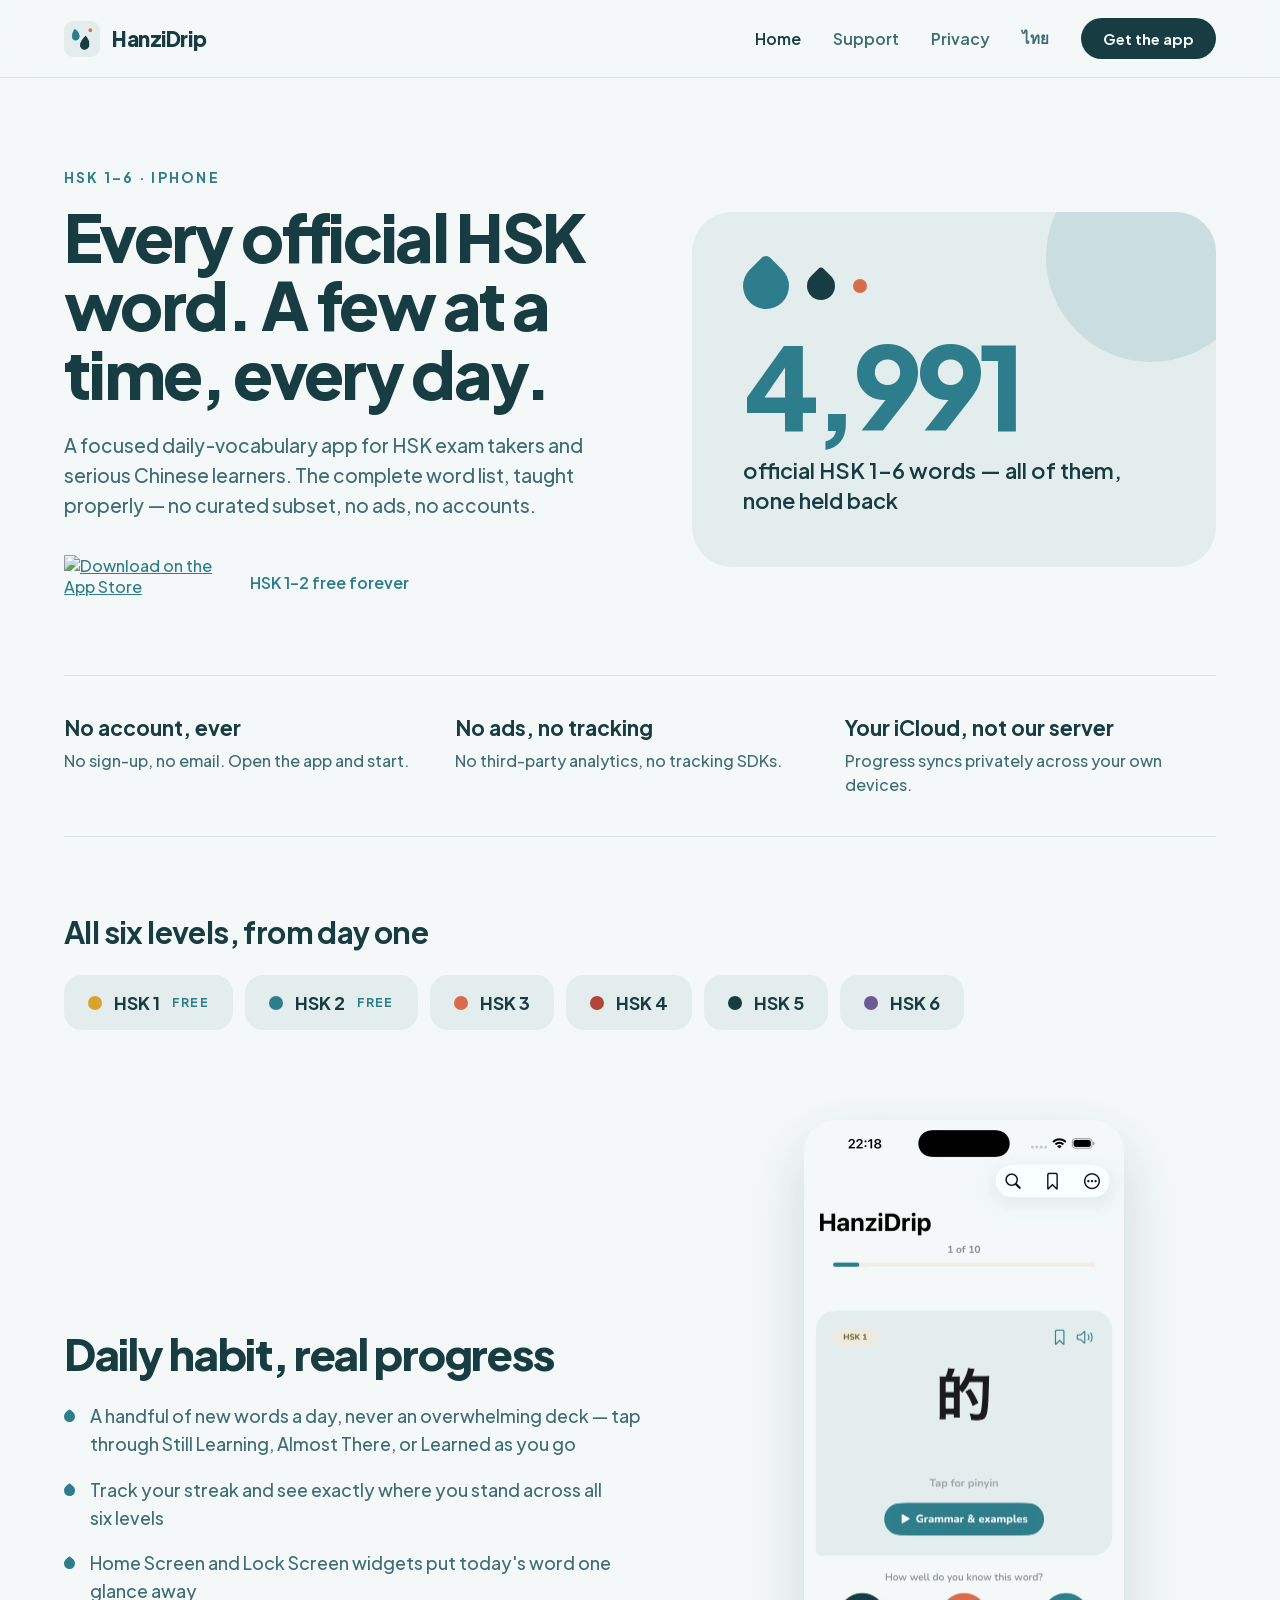
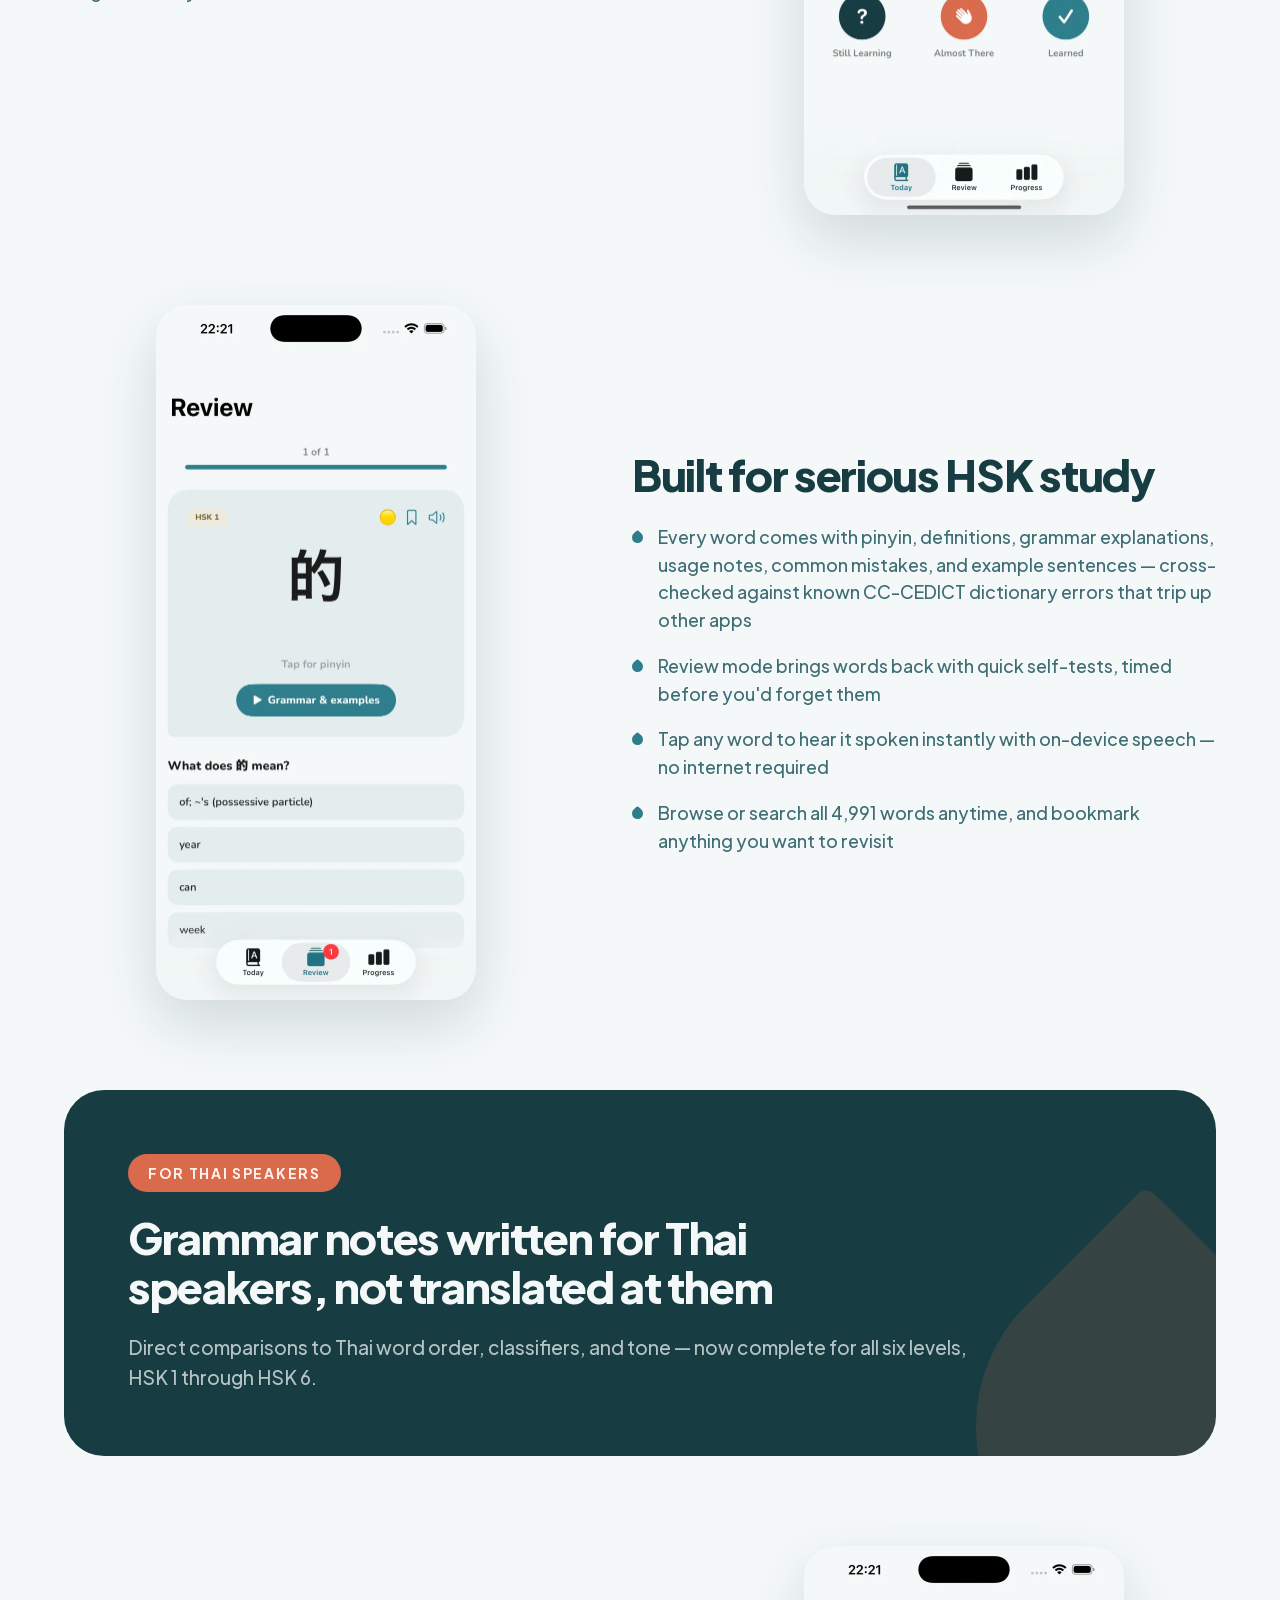
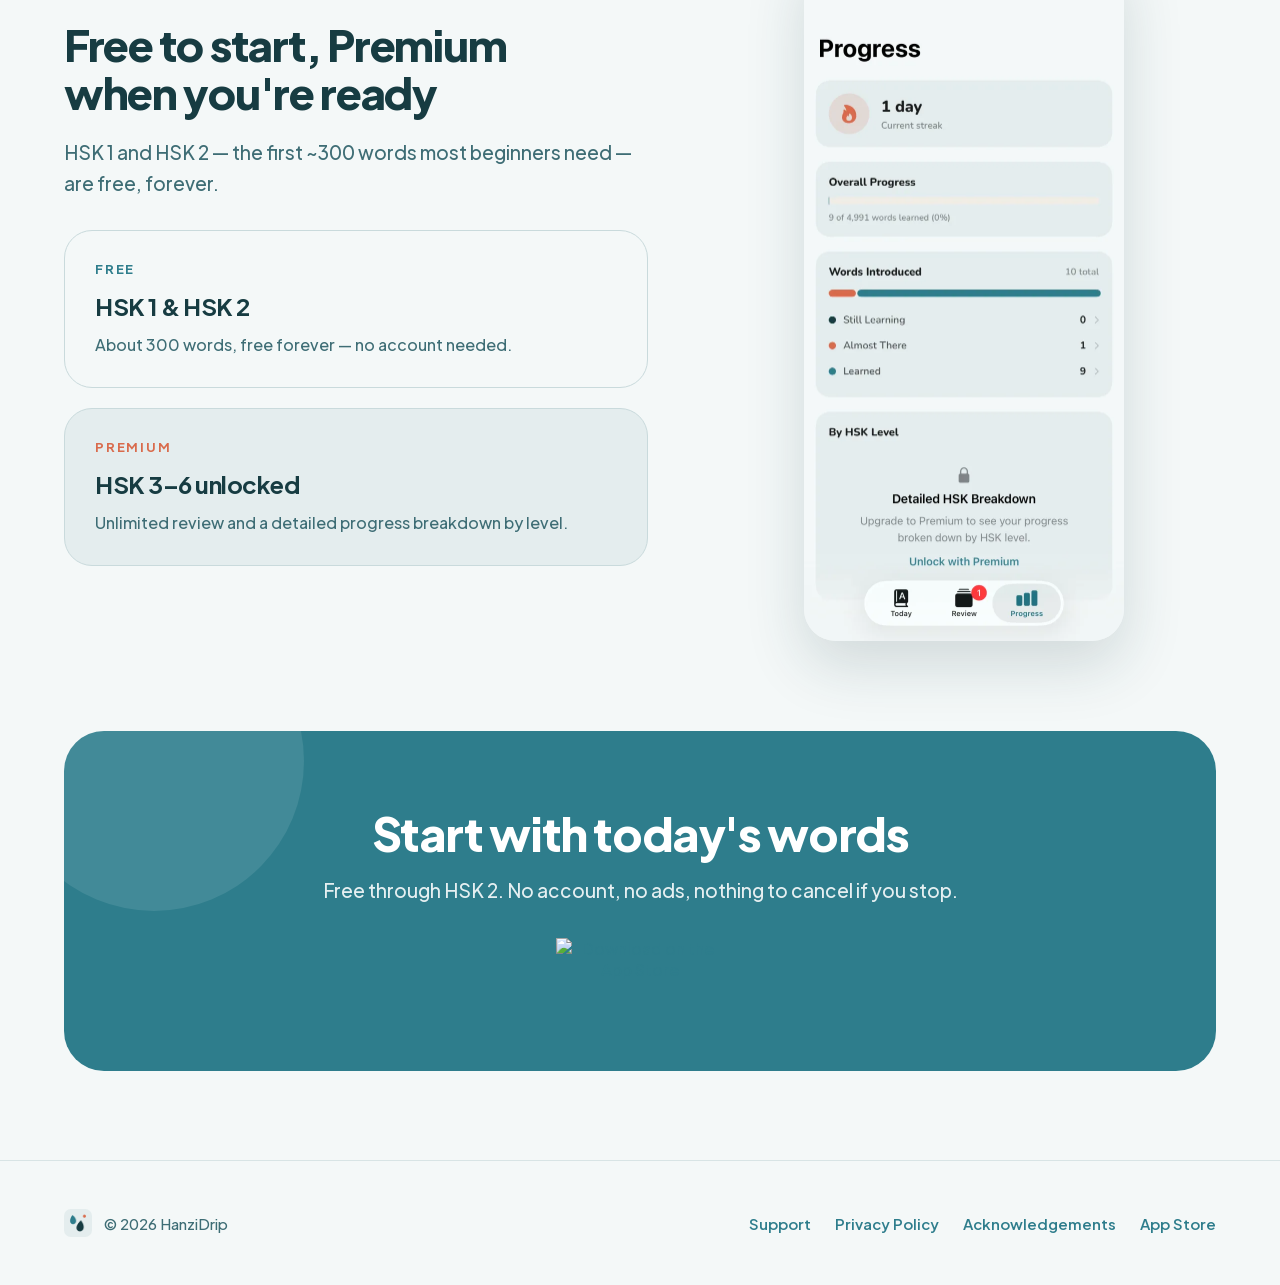
==== index.html @ 88e3f092 "Add Acknowledgements page citing HSK data and CC-CEDICT sources New acknowledgements.html lists the " ====
<!doctype html>
<html lang="en">
<head>
<meta charset="utf-8">
<meta name="viewport" content="width=device-width, initial-scale=1">
<title>HanziDrip — HSK 1-6 Chinese Vocabulary &amp; Grammar</title>
<meta name="description" content="Every official HSK 1-6 word — 4,991 in all — in small daily batches, with grammar notes, examples, and dedicated Thai-language support. No ads, no accounts. HSK 1-2 free forever.">
<link rel="canonical" href="https://kamonchanoklh.github.io/hanzidrip-pages/">
<link rel="alternate" hreflang="en" href="https://kamonchanoklh.github.io/hanzidrip-pages/">
<link rel="alternate" hreflang="th" href="https://kamonchanoklh.github.io/hanzidrip-pages/th/">
<link rel="alternate" hreflang="x-default" href="https://kamonchanoklh.github.io/hanzidrip-pages/">
<link rel="icon" href="assets/logo-64.png">
<meta property="og:type" content="website">
<meta property="og:site_name" content="HanziDrip">
<meta property="og:url" content="https://kamonchanoklh.github.io/hanzidrip-pages/">
<meta property="og:title" content="HanziDrip — HSK 1-6 Chinese Vocabulary &amp; Grammar">
<meta property="og:description" content="Every official HSK 1-6 word — 4,991 in all — in small daily batches, with grammar notes, examples, and dedicated Thai-language support. No ads, no accounts. HSK 1-2 free forever.">
<meta property="og:image" content="https://kamonchanoklh.github.io/hanzidrip-pages/assets/og-1200x630.png">
<meta property="og:image:width" content="1200">
<meta property="og:image:height" content="630">
<meta name="twitter:card" content="summary_large_image">
<meta name="twitter:title" content="HanziDrip — HSK 1-6 Chinese Vocabulary &amp; Grammar">
<meta name="twitter:description" content="Every official HSK 1-6 word — 4,991 in all — in small daily batches, with grammar notes, examples, and dedicated Thai-language support.">
<meta name="twitter:image" content="https://kamonchanoklh.github.io/hanzidrip-pages/assets/og-1200x630.png">
<link href="assets/fonts.css" rel="stylesheet">
<style>
  body { margin: 0; background: #F4F8F8; font-family: 'Plus Jakarta Sans', -apple-system, Helvetica, Arial, sans-serif; -webkit-font-smoothing: antialiased; }
  img { max-width: 100%; }
  a { color: #2E7D8C; }
  a:hover { color: #173C42; }
  a:focus-visible, button:focus-visible { outline: 3px solid #D96B4C; outline-offset: 3px; border-radius: 6px; }
  h1, h2 { text-wrap: balance; }
  .hv1:hover{color: #2E7D8C !important}
  .hv2:hover{color: #2E7D8C !important}
  .hv3:hover{color: #2E7D8C !important}
  .hv4:hover{background: #2E7D8C !important}
  .hv5:hover, .hv6:hover{opacity: 0.85}
  .hv7:hover{color: #173C42 !important}
  .hv8:hover{color: #173C42 !important}
  .hv9:hover{color: #173C42 !important}
  .hv10:hover{color: #2E7D8C !important}
</style>
</head>
<body>


<div style="background: #F4F8F8; color: #173C42; overflow-x: hidden">

  <header style="display: flex; align-items: center; justify-content: space-between; gap: 20px; flex-wrap: wrap; padding: 18px clamp(20px, 5vw, 64px); background: rgba(244,248,248,0.92); backdrop-filter: blur(10px); border-bottom: 1px solid #D8E4E5; position: sticky; top: 0; z-index: 20">
    <a href="index.html" style="display: flex; align-items: center; gap: 12px; text-decoration: none">
      <img src="assets/logo-64.png" alt="HanziDrip" width="36" height="36" style="width: 36px; height: 36px; border-radius: 9px; display: block">
      <span style="font: 800 21px 'Plus Jakarta Sans'; letter-spacing: -0.02em; color: #173C42">HanziDrip</span>
    </a>
    <nav style="display: flex; align-items: center; gap: clamp(16px, 3vw, 32px); flex-wrap: wrap">
      <a href="index.html" style="font: 600 16px 'Plus Jakarta Sans'; color: #173C42; text-decoration: none" class="hv1">Home</a>
      <a href="support.html" style="font: 600 16px 'Plus Jakarta Sans'; color: #3E6D75; text-decoration: none" class="hv2">Support</a>
      <a href="privacy.html" style="font: 600 16px 'Plus Jakarta Sans'; color: #3E6D75; text-decoration: none" class="hv3">Privacy</a>
      <a href="th/index.html" style="font: 600 15px 'Plus Jakarta Sans'; color: #3E6D75; text-decoration: none" class="hv10" hreflang="th">ไทย</a>
      <a href="https://apps.apple.com/th/app/hanzidrip/id6803936114" style="padding: 11px 22px; border-radius: 999px; background: #173C42; color: #F4F8F8; font: 700 15px 'Plus Jakarta Sans'; text-decoration: none; white-space: nowrap" class="hv4">Get the app</a>
    </nav>
  </header>

  <section style="padding: clamp(48px, 7vw, 100px) clamp(20px, 5vw, 64px) clamp(40px, 5vw, 72px)">
    <div style="max-width: 1180px; margin: 0 auto; display: flex; flex-wrap: wrap; gap: clamp(36px, 5vw, 72px); align-items: center">
      <div style="flex: 1 1 420px; min-width: 0">
        <div style="font: 700 14px 'Plus Jakarta Sans'; letter-spacing: 0.16em; text-transform: uppercase; color: #2E7D8C">HSK 1–6 · iPhone</div>
        <h1 style="margin: 16px 0 0; font: 800 clamp(38px, 5.4vw, 66px)/1.04 'Plus Jakarta Sans'; letter-spacing: -0.04em; color: #173C42; text-wrap: balance">Every official HSK word. A few at a time, every day.</h1>
        <p style="margin: 24px 0 0; font: 500 clamp(17px, 1.5vw, 20px)/1.55 'Plus Jakarta Sans'; color: #3E6D75; max-width: 34em; text-wrap: pretty">A focused daily-vocabulary app for HSK exam takers and serious Chinese learners. The complete word list, taught properly — no curated subset, no ads, no accounts.</p>
        <div style="margin-top: 34px; display: flex; flex-wrap: wrap; gap: 18px; align-items: center">
          <a href="https://apps.apple.com/th/app/hanzidrip/id6803936114" style="display: inline-flex; align-items: center" class="hv5"><img src="https://toolbox.marketingtools.apple.com/api/v2/badges/download-on-the-app-store/black/en-us?releaseDate=1788480000" alt="Download on the App Store" width="168" height="56" style="width: 168px; height: 56px; display: block"></a>
          <span style="font: 600 16px 'Plus Jakarta Sans'; color: #2E7D8C">HSK 1–2 free forever</span>
        </div>
      </div>
      <div style="flex: 1 1 380px; min-width: 0">
        <div style="position: relative; overflow: hidden; background: #E4EDEE; border-radius: 40px; padding: clamp(32px, 4vw, 56px)">
          <div style="position: absolute; top: -60px; right: -40px; width: 210px; height: 210px; background: #2E7D8C; opacity: 0.14; border-radius: 50% 50% 50% 8px; transform: rotate(135deg)"></div>
          <div style="position: relative; display: flex; align-items: center; gap: 18px; margin-bottom: 22px">
            <div style="width: 46px; height: 46px; background: #2E7D8C; border-radius: 50% 50% 50% 6px; transform: rotate(135deg)"></div>
            <div style="width: 28px; height: 28px; background: #173C42; border-radius: 50% 50% 50% 4px; transform: rotate(135deg)"></div>
            <div style="width: 14px; height: 14px; background: #D96B4C; border-radius: 50%"></div>
          </div>
          <div style="position: relative; font: 800 clamp(64px, 9vw, 120px)/0.92 'Plus Jakarta Sans'; letter-spacing: -0.05em; color: #2E7D8C">4,991</div>
          <div style="position: relative; margin-top: 18px; font: 600 clamp(17px, 1.7vw, 22px)/1.4 'Plus Jakarta Sans'; color: #173C42; text-wrap: pretty">official HSK 1–6 words — all of them, none held back</div>
        </div>
      </div>
    </div>
  </section>

  <section style="padding: 0 clamp(20px, 5vw, 64px) clamp(48px, 6vw, 80px)">
    <div style="max-width: 1180px; margin: 0 auto; display: flex; flex-wrap: wrap; gap: 20px; border-top: 1px solid #D8E4E5; border-bottom: 1px solid #D8E4E5; padding: clamp(28px, 3vw, 40px) 0">
      <div style="flex: 1 1 260px; min-width: 0">
        <div style="font: 700 clamp(18px, 1.7vw, 21px) 'Plus Jakarta Sans'; color: #173C42">No account, ever</div>
        <div style="margin-top: 8px; font: 500 16px/1.5 'Plus Jakarta Sans'; color: #3E6D75">No sign-up, no email. Open the app and start.</div>
      </div>
      <div style="flex: 1 1 260px; min-width: 0">
        <div style="font: 700 clamp(18px, 1.7vw, 21px) 'Plus Jakarta Sans'; color: #173C42">No ads, no tracking</div>
        <div style="margin-top: 8px; font: 500 16px/1.5 'Plus Jakarta Sans'; color: #3E6D75">No third-party analytics, no tracking SDKs.</div>
      </div>
      <div style="flex: 1 1 260px; min-width: 0">
        <div style="font: 700 clamp(18px, 1.7vw, 21px) 'Plus Jakarta Sans'; color: #173C42">Your iCloud, not our server</div>
        <div style="margin-top: 8px; font: 500 16px/1.5 'Plus Jakarta Sans'; color: #3E6D75">Progress syncs privately across your own devices.</div>
      </div>
    </div>
  </section>

  
  <section style="padding: 0 clamp(20px, 5vw, 64px) clamp(56px, 7vw, 96px)">
    <div style="max-width: 1180px; margin: 0 auto">
      <div style="font: 700 clamp(22px, 2.4vw, 30px) 'Plus Jakarta Sans'; letter-spacing: -0.02em; color: #173C42">All six levels, from day one</div>
      <div style="margin-top: 24px; display: flex; flex-wrap: wrap; gap: 12px">
        <div style="display: flex; align-items: center; gap: 12px; padding: 16px 24px; border-radius: 18px; background: #E4EDEE; font: 700 18px 'Plus Jakarta Sans'; color: #173C42">
          <span style="width: 14px; height: 14px; border-radius: 50%; background: #D9A32E"></span>HSK 1
          <span style="font: 700 12px 'Plus Jakarta Sans'; letter-spacing: 0.1em; text-transform: uppercase; color: #2E7D8C">Free</span>
        </div>
        <div style="display: flex; align-items: center; gap: 12px; padding: 16px 24px; border-radius: 18px; background: #E4EDEE; font: 700 18px 'Plus Jakarta Sans'; color: #173C42">
          <span style="width: 14px; height: 14px; border-radius: 50%; background: #2E7D8C"></span>HSK 2
          <span style="font: 700 12px 'Plus Jakarta Sans'; letter-spacing: 0.1em; text-transform: uppercase; color: #2E7D8C">Free</span>
        </div>
        <div style="display: flex; align-items: center; gap: 12px; padding: 16px 24px; border-radius: 18px; background: #E4EDEE; font: 700 18px 'Plus Jakarta Sans'; color: #173C42">
          <span style="width: 14px; height: 14px; border-radius: 50%; background: #D96B4C"></span>HSK 3
        </div>
        <div style="display: flex; align-items: center; gap: 12px; padding: 16px 24px; border-radius: 18px; background: #E4EDEE; font: 700 18px 'Plus Jakarta Sans'; color: #173C42">
          <span style="width: 14px; height: 14px; border-radius: 50%; background: #B5453A"></span>HSK 4
        </div>
        <div style="display: flex; align-items: center; gap: 12px; padding: 16px 24px; border-radius: 18px; background: #E4EDEE; font: 700 18px 'Plus Jakarta Sans'; color: #173C42">
          <span style="width: 14px; height: 14px; border-radius: 50%; background: #173C42"></span>HSK 5
        </div>
        <div style="display: flex; align-items: center; gap: 12px; padding: 16px 24px; border-radius: 18px; background: #E4EDEE; font: 700 18px 'Plus Jakarta Sans'; color: #173C42">
          <span style="width: 14px; height: 14px; border-radius: 50%; background: #6B5B95"></span>HSK 6
        </div>
      </div>
    </div>
  </section>
  
  <section style="padding: 0 clamp(20px, 5vw, 64px) clamp(56px, 7vw, 96px)">
    <div style="max-width: 1180px; margin: 0 auto; display: flex; flex-wrap: wrap; gap: clamp(32px, 5vw, 72px); align-items: center">
      <div style="flex: 1 1 380px; min-width: 0">
        <h2 style="margin: 0; font: 800 clamp(28px, 3.4vw, 44px)/1.1 'Plus Jakarta Sans'; letter-spacing: -0.03em; color: #173C42; text-wrap: balance">Daily habit, real progress</h2>
        <ul style="margin: 24px 0 0; padding: 0; list-style: none; display: flex; flex-direction: column; gap: 18px">
          <li style="font: 500 clamp(16px, 1.4vw, 18px)/1.55 'Plus Jakarta Sans'; color: #3E6D75; padding-left: 26px; position: relative; text-wrap: pretty"><span style="position: absolute; left: 0; top: 9px; width: 11px; height: 11px; background: #2E7D8C; border-radius: 50% 50% 50% 2px; transform: rotate(135deg)"></span>A handful of new words a day, never an overwhelming deck — tap through Still Learning, Almost There, or Learned as you go</li>
          <li style="font: 500 clamp(16px, 1.4vw, 18px)/1.55 'Plus Jakarta Sans'; color: #3E6D75; padding-left: 26px; position: relative; text-wrap: pretty"><span style="position: absolute; left: 0; top: 9px; width: 11px; height: 11px; background: #2E7D8C; border-radius: 50% 50% 50% 2px; transform: rotate(135deg)"></span>Track your streak and see exactly where you stand across all six levels</li>
          <li style="font: 500 clamp(16px, 1.4vw, 18px)/1.55 'Plus Jakarta Sans'; color: #3E6D75; padding-left: 26px; position: relative; text-wrap: pretty"><span style="position: absolute; left: 0; top: 9px; width: 11px; height: 11px; background: #2E7D8C; border-radius: 50% 50% 50% 2px; transform: rotate(135deg)"></span>Home Screen and Lock Screen widgets put today's word one glance away</li>
        </ul>
      </div>
      <div style="flex: 1 1 300px; min-width: 0; display: flex; justify-content: center; gap: 20px">
        <picture>
          <source type="image/webp" srcset="screenshots/01_today-640.webp 640w, screenshots/01_today-960.webp 960w" sizes="320px">
          <img src="screenshots/01_today-960.png" srcset="screenshots/01_today-640.png 640w, screenshots/01_today-960.png 960w" sizes="320px" alt="HanziDrip Today screen showing an HSK 1 word card with pinyin and Still Learning / Almost There / Learned buttons" loading="lazy" style="width: 100%; max-width: 320px; height: auto; display: block; border-radius: 32px; box-shadow: 0 24px 60px rgba(23,60,66,0.16)">
        </picture>
      </div>
    </div>
  </section>

  <section style="padding: 0 clamp(20px, 5vw, 64px) clamp(56px, 7vw, 96px)">
    <div style="max-width: 1180px; margin: 0 auto; display: flex; flex-wrap: wrap-reverse; gap: clamp(32px, 5vw, 72px); align-items: center">
      <div style="flex: 1 1 300px; min-width: 0; display: flex; justify-content: center">
        <picture>
          <source type="image/webp" srcset="screenshots/02_review-640.webp 640w, screenshots/02_review-960.webp 960w" sizes="320px">
          <img src="screenshots/02_review-960.png" srcset="screenshots/02_review-640.png 640w, screenshots/02_review-960.png 960w" sizes="320px" alt="HanziDrip Review screen with a multiple-choice self-test asking what a word means" loading="lazy" style="width: 100%; max-width: 320px; height: auto; display: block; border-radius: 32px; box-shadow: 0 24px 60px rgba(23,60,66,0.16)">
        </picture>
      </div>
      <div style="flex: 1 1 380px; min-width: 0">
        <h2 style="margin: 0; font: 800 clamp(28px, 3.4vw, 44px)/1.1 'Plus Jakarta Sans'; letter-spacing: -0.03em; color: #173C42; text-wrap: balance">Built for serious HSK study</h2>
        <ul style="margin: 24px 0 0; padding: 0; list-style: none; display: flex; flex-direction: column; gap: 18px">
          <li style="font: 500 clamp(16px, 1.4vw, 18px)/1.55 'Plus Jakarta Sans'; color: #3E6D75; padding-left: 26px; position: relative; text-wrap: pretty"><span style="position: absolute; left: 0; top: 9px; width: 11px; height: 11px; background: #2E7D8C; border-radius: 50% 50% 50% 2px; transform: rotate(135deg)"></span>Every word comes with pinyin, definitions, grammar explanations, usage notes, common mistakes, and example sentences — cross-checked against known CC-CEDICT dictionary errors that trip up other apps</li>
          <li style="font: 500 clamp(16px, 1.4vw, 18px)/1.55 'Plus Jakarta Sans'; color: #3E6D75; padding-left: 26px; position: relative; text-wrap: pretty"><span style="position: absolute; left: 0; top: 9px; width: 11px; height: 11px; background: #2E7D8C; border-radius: 50% 50% 50% 2px; transform: rotate(135deg)"></span>Review mode brings words back with quick self-tests, timed before you'd forget them</li>
          <li style="font: 500 clamp(16px, 1.4vw, 18px)/1.55 'Plus Jakarta Sans'; color: #3E6D75; padding-left: 26px; position: relative; text-wrap: pretty"><span style="position: absolute; left: 0; top: 9px; width: 11px; height: 11px; background: #2E7D8C; border-radius: 50% 50% 50% 2px; transform: rotate(135deg)"></span>Tap any word to hear it spoken instantly with on-device speech — no internet required</li>
          <li style="font: 500 clamp(16px, 1.4vw, 18px)/1.55 'Plus Jakarta Sans'; color: #3E6D75; padding-left: 26px; position: relative; text-wrap: pretty"><span style="position: absolute; left: 0; top: 9px; width: 11px; height: 11px; background: #2E7D8C; border-radius: 50% 50% 50% 2px; transform: rotate(135deg)"></span>Browse or search all 4,991 words anytime, and bookmark anything you want to revisit</li>
        </ul>
      </div>
    </div>
  </section>

  
  <section style="padding: 0 clamp(20px, 5vw, 64px) clamp(56px, 7vw, 96px)">
    <div style="max-width: 1180px; margin: 0 auto; background: #173C42; border-radius: 40px; padding: clamp(36px, 5vw, 72px); position: relative; overflow: hidden">
      <div style="position: absolute; bottom: -140px; right: -100px; width: 340px; height: 340px; background: #D96B4C; opacity: 0.16; border-radius: 50% 50% 50% 12px; transform: rotate(135deg)"></div>
      <div style="position: relative; display: inline-block; padding: 10px 20px; border-radius: 999px; background: #D96B4C; color: #FFF3EE; font: 700 14px 'Plus Jakarta Sans'; letter-spacing: 0.12em; text-transform: uppercase">For Thai speakers</div>
      <h2 style="position: relative; margin: 22px 0 0; font: 800 clamp(28px, 3.4vw, 44px)/1.12 'Plus Jakarta Sans'; letter-spacing: -0.03em; color: #F4F8F8; max-width: 22em; text-wrap: balance">Grammar notes written for Thai speakers, not translated at them</h2>
      <p style="position: relative; margin: 20px 0 0; font: 500 clamp(16px, 1.5vw, 19px)/1.6 'Plus Jakarta Sans'; color: rgba(244,248,248,0.72); max-width: 46em; text-wrap: pretty">Direct comparisons to Thai word order, classifiers, and tone — now complete for all six levels, HSK 1 through HSK 6.</p>
    </div>
  </section>
  
  <section style="padding: 0 clamp(20px, 5vw, 64px) clamp(56px, 7vw, 96px)">
    <div style="max-width: 1180px; margin: 0 auto; display: flex; flex-wrap: wrap; gap: clamp(32px, 5vw, 72px); align-items: center">
      <div style="flex: 1 1 380px; min-width: 0">
        <h2 style="margin: 0; font: 800 clamp(28px, 3.4vw, 44px)/1.1 'Plus Jakarta Sans'; letter-spacing: -0.03em; color: #173C42; text-wrap: balance">Free to start, Premium when you're ready</h2>
        <p style="margin: 20px 0 0; font: 500 clamp(16px, 1.5vw, 19px)/1.6 'Plus Jakarta Sans'; color: #3E6D75; max-width: 34em; text-wrap: pretty">HSK 1 and HSK 2 — the first ~300 words most beginners need — are free, forever.</p>
        <div style="margin-top: 32px; display: flex; flex-wrap: wrap; gap: 20px">
          <div style="flex: 1 1 240px; min-width: 0; background: #F4F8F8; border: 1px solid #C9DADC; border-radius: 28px; padding: 30px">
            <div style="font: 700 13px 'Plus Jakarta Sans'; letter-spacing: 0.14em; text-transform: uppercase; color: #2E7D8C">Free</div>
            <div style="margin-top: 14px; font: 700 24px 'Plus Jakarta Sans'; letter-spacing: -0.02em; color: #173C42">HSK 1 &amp; HSK 2</div>
            <div style="margin-top: 12px; font: 500 16px/1.5 'Plus Jakarta Sans'; color: #3E6D75">About 300 words, free forever — no account needed.</div>
          </div>
          <div style="flex: 1 1 240px; min-width: 0; background: #E4EDEE; border: 1px solid #C9DADC; border-radius: 28px; padding: 30px">
            <div style="font: 700 13px 'Plus Jakarta Sans'; letter-spacing: 0.14em; text-transform: uppercase; color: #D96B4C">Premium</div>
            <div style="margin-top: 14px; font: 700 24px 'Plus Jakarta Sans'; letter-spacing: -0.02em; color: #173C42">HSK 3–6 unlocked</div>
            <div style="margin-top: 12px; font: 500 16px/1.5 'Plus Jakarta Sans'; color: #3E6D75">Unlimited review and a detailed progress breakdown by level.</div>
          </div>
        </div>
      </div>
      <div style="flex: 1 1 300px; min-width: 0; display: flex; justify-content: center">
        <picture>
          <source type="image/webp" srcset="screenshots/04_progress-640.webp 640w, screenshots/04_progress-960.webp 960w" sizes="320px">
          <img src="screenshots/04_progress-960.png" srcset="screenshots/04_progress-640.png 640w, screenshots/04_progress-960.png 960w" sizes="320px" alt="HanziDrip Progress screen showing current streak, overall progress out of 4,991 words, and a words-introduced breakdown" loading="lazy" style="width: 100%; max-width: 320px; height: auto; display: block; border-radius: 32px; box-shadow: 0 24px 60px rgba(23,60,66,0.16)">
        </picture>
      </div>
    </div>
  </section>

  <section style="padding: 0 clamp(20px, 5vw, 64px) clamp(56px, 7vw, 96px)">
    <div style="max-width: 1180px; margin: 0 auto; background: #2E7D8C; border-radius: 40px; padding: clamp(40px, 6vw, 84px); text-align: center; position: relative; overflow: hidden">
      <div style="position: absolute; top: -120px; left: -60px; width: 300px; height: 300px; background: #F4F8F8; opacity: 0.1; border-radius: 50% 50% 50% 10px; transform: rotate(135deg)"></div>
      <h2 style="position: relative; margin: 0 auto; font: 800 clamp(28px, 3.6vw, 48px)/1.1 'Plus Jakarta Sans'; letter-spacing: -0.03em; color: #FFFFFF; max-width: 20em; text-wrap: balance">Start with today's words</h2>
      <p style="position: relative; margin: 18px auto 0; font: 500 clamp(16px, 1.5vw, 19px)/1.55 'Plus Jakarta Sans'; color: rgba(255,255,255,0.88); max-width: 34em">Free through HSK 2. No account, no ads, nothing to cancel if you stop.</p>
      <a href="https://apps.apple.com/th/app/hanzidrip/id6803936114" style="position: relative; display: inline-flex; align-items: center; margin-top: 32px" class="hv6"><img src="https://toolbox.marketingtools.apple.com/api/v2/badges/download-on-the-app-store/white/en-us?releaseDate=1788480000" alt="Download on the App Store" width="168" height="56" style="width: 168px; height: 56px; display: block"></a>
    </div>
  </section>

  <footer style="border-top: 1px solid #D8E4E5; padding: clamp(32px, 4vw, 48px) clamp(20px, 5vw, 64px)">
    <div style="max-width: 1180px; margin: 0 auto; display: flex; flex-wrap: wrap; gap: 20px; align-items: center; justify-content: space-between">
      <div style="display: flex; align-items: center; gap: 12px">
        <img src="assets/logo-64.png" alt="" width="28" height="28" style="width: 28px; height: 28px; border-radius: 7px; display: block">
        <span style="font: 500 15px 'Plus Jakarta Sans'; color: #3E6D75">© 2026 HanziDrip</span>
      </div>
      <div style="display: flex; flex-wrap: wrap; gap: 24px">
        <a href="support.html" style="font: 600 15px 'Plus Jakarta Sans'; color: #2E7D8C; text-decoration: none" class="hv7">Support</a>
        <a href="privacy.html" style="font: 600 15px 'Plus Jakarta Sans'; color: #2E7D8C; text-decoration: none" class="hv8">Privacy Policy</a>
        <a href="acknowledgements.html" style="font: 600 15px 'Plus Jakarta Sans'; color: #2E7D8C; text-decoration: none" class="hv8">Acknowledgements</a>
        <a href="https://apps.apple.com/th/app/hanzidrip/id6803936114" style="font: 600 15px 'Plus Jakarta Sans'; color: #2E7D8C; text-decoration: none" class="hv9">App Store</a>
      </div>
    </div>
  </footer>

</div>


</body>
</html>
---- assets/fonts.css ----
/* Plus Jakarta Sans, self-hosted (weights 500–800 via one variable file). Latin + basic Latin-ext coverage, matching what fonts.googleapis.com served this site before. */
@font-face {
  font-family: 'Plus Jakarta Sans';
  font-style: normal;
  font-weight: 500 800;
  font-display: swap;
  src: url('fonts/PlusJakartaSans-variable.woff2') format('woff2');
}

/* Noto Sans Thai, self-hosted (weights 500-800 via one variable file, Thai-script subset only). Plus Jakarta Sans has no Thai glyphs, so pages with Thai text list this as the fallback for the Thai Unicode range while Latin/numbers still render in Plus Jakarta Sans. */
@font-face {
  font-family: 'Noto Sans Thai';
  font-style: normal;
  font-weight: 500 800;
  font-display: swap;
  src: url('fonts/NotoSansThai-variable.woff2') format('woff2');
  unicode-range: U+02D7, U+0303, U+0331, U+0E01-0E5B, U+200C-200D, U+25CC;
}
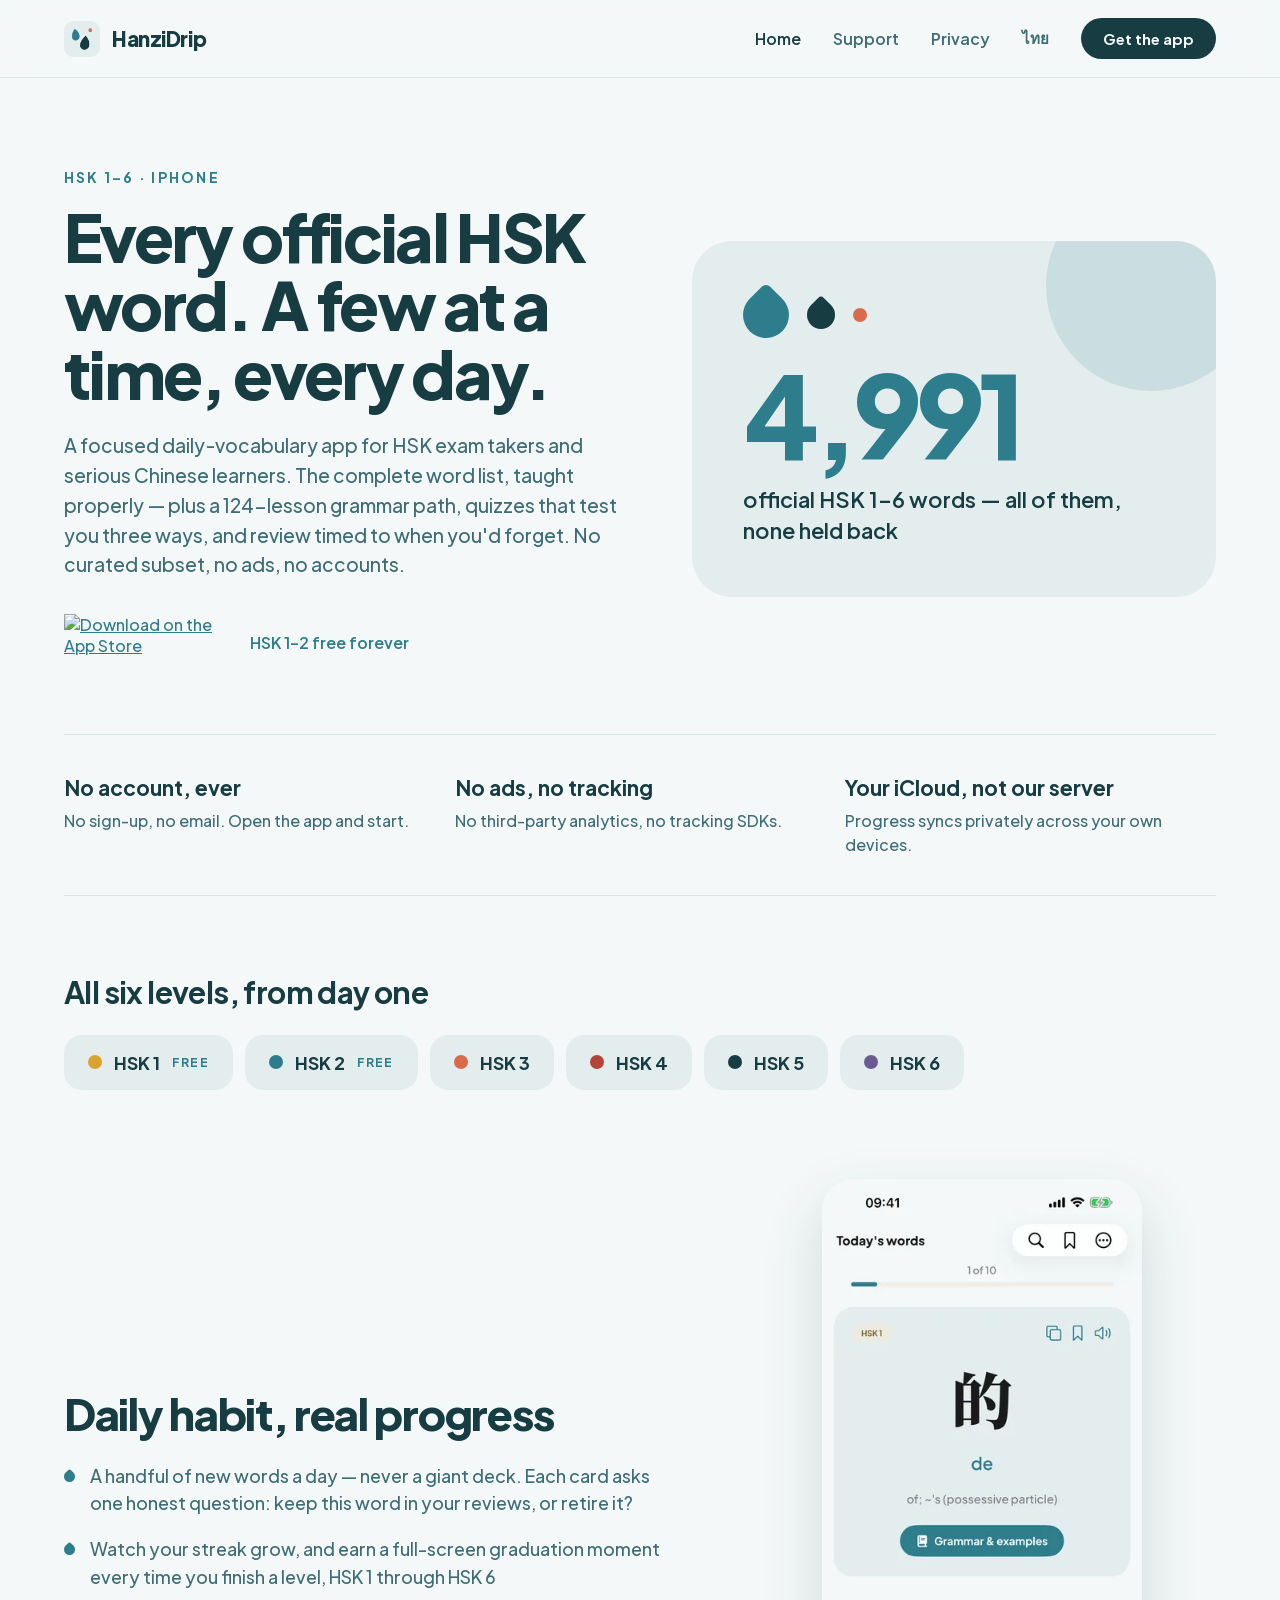
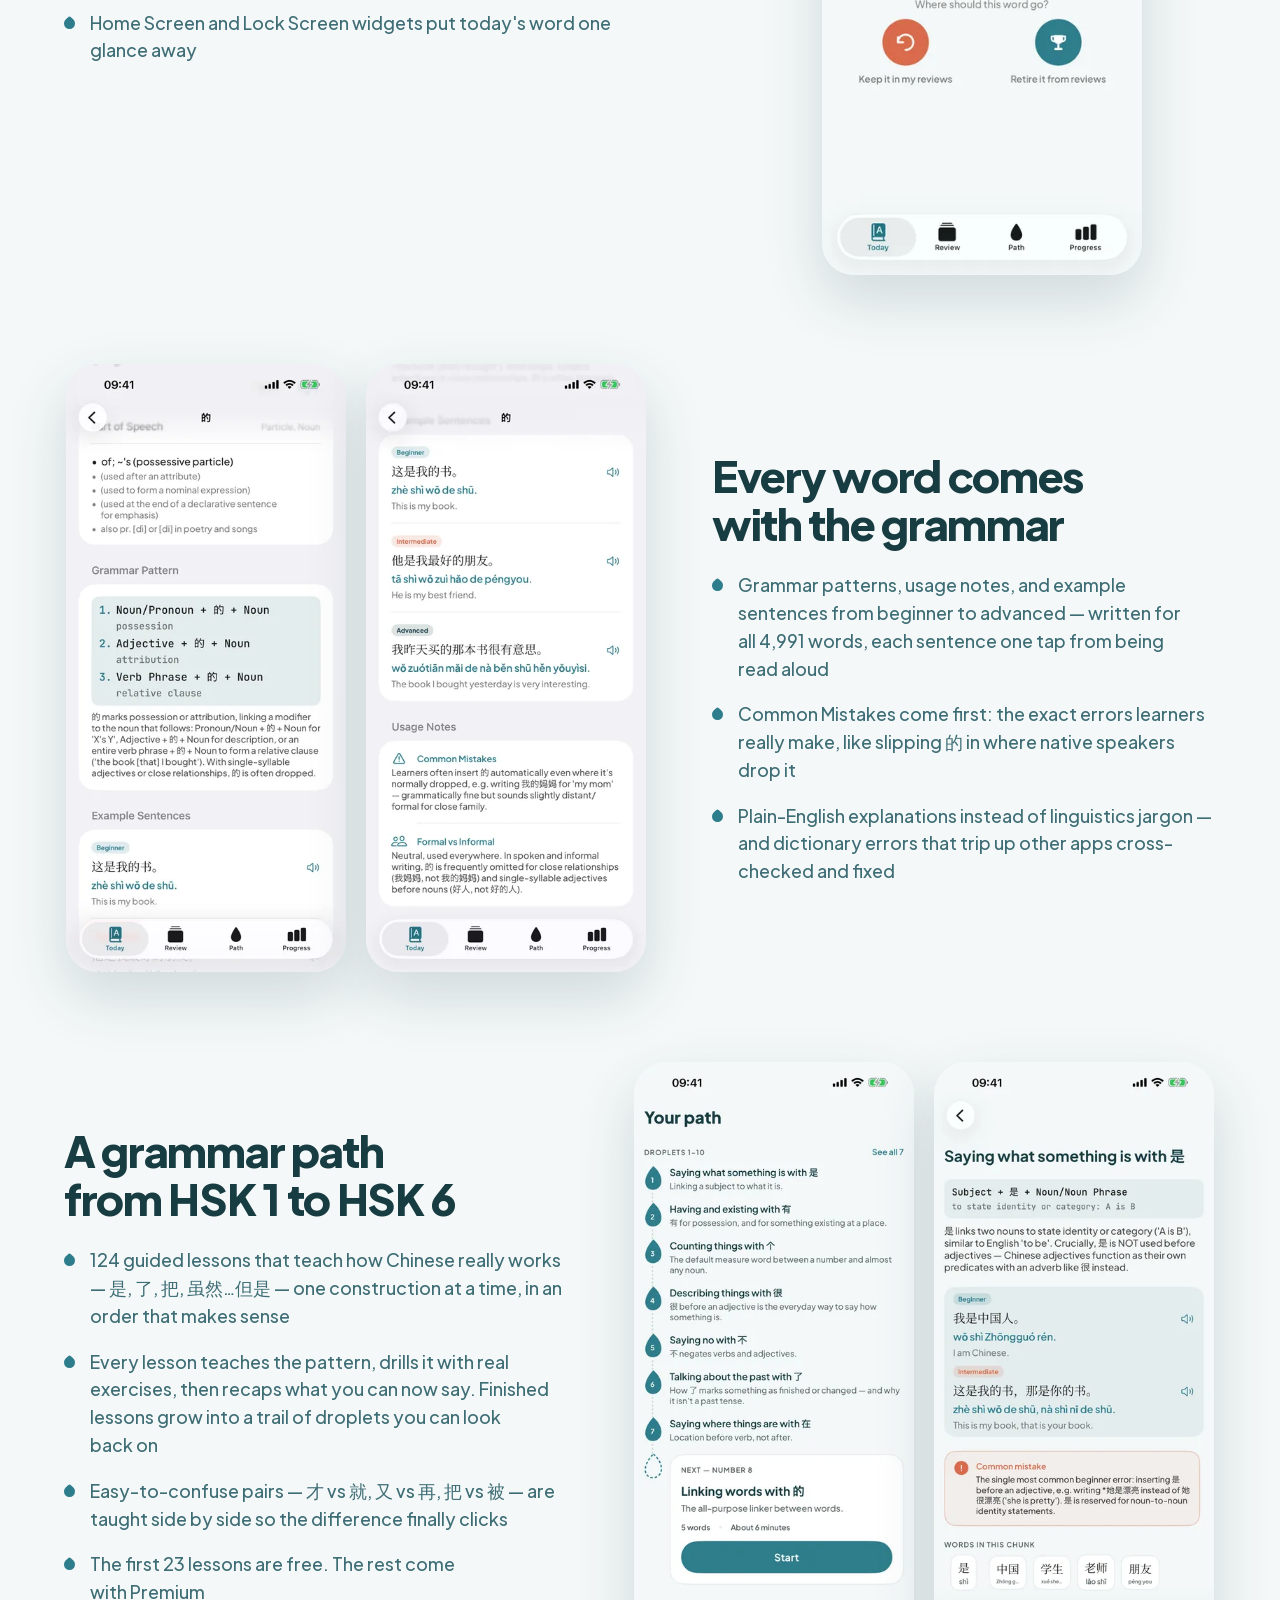
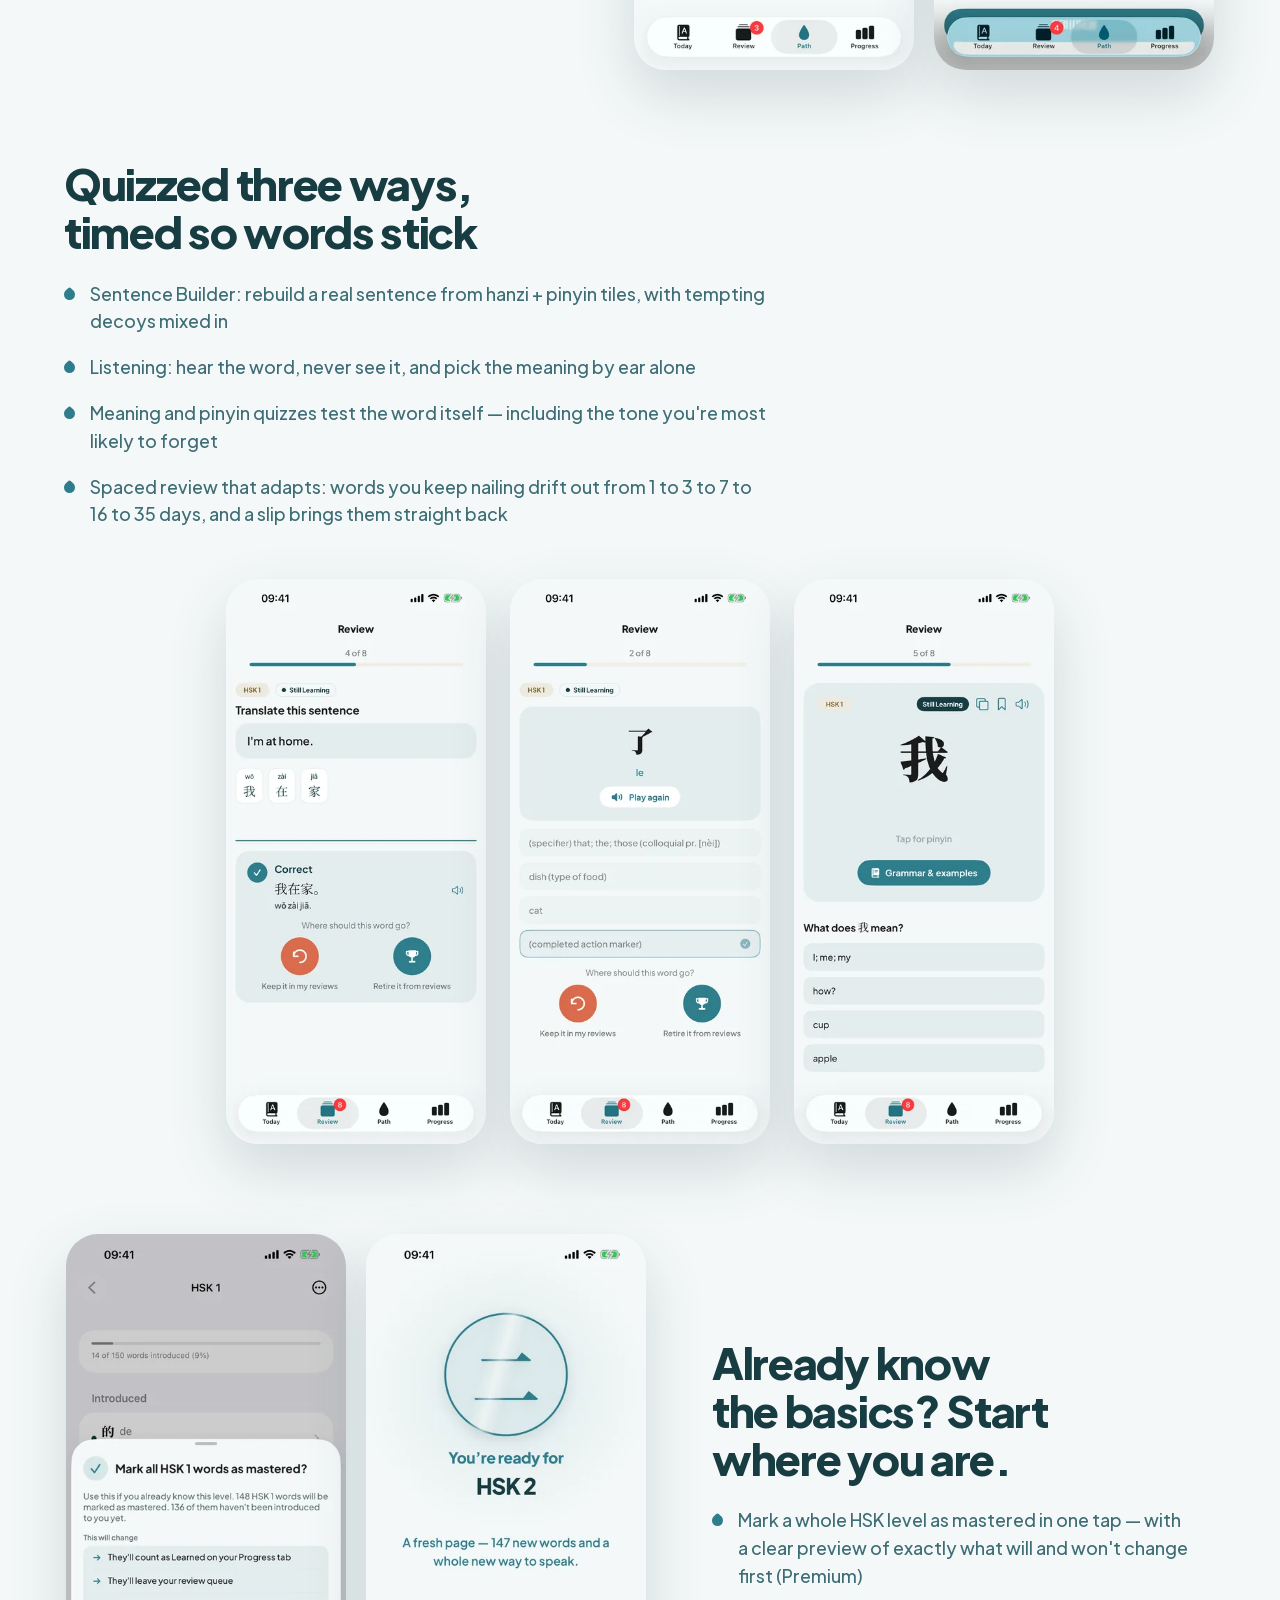
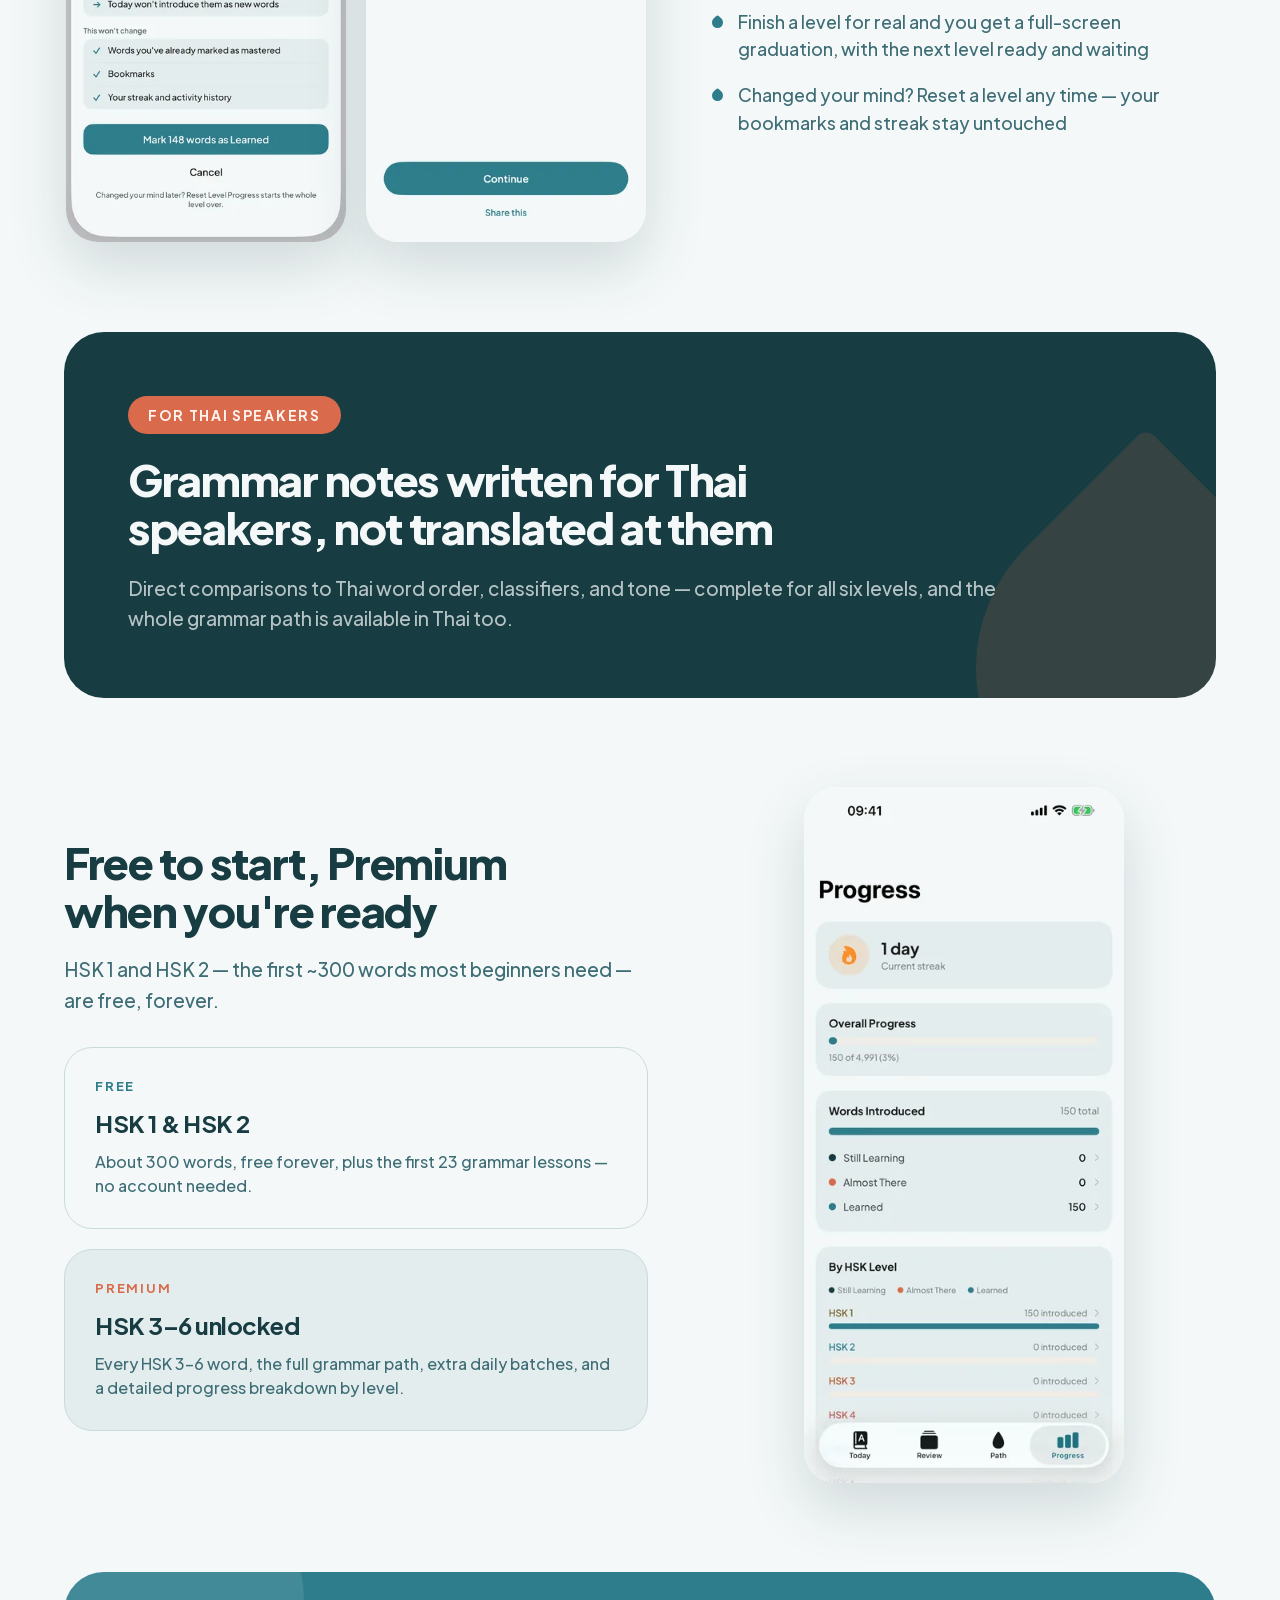
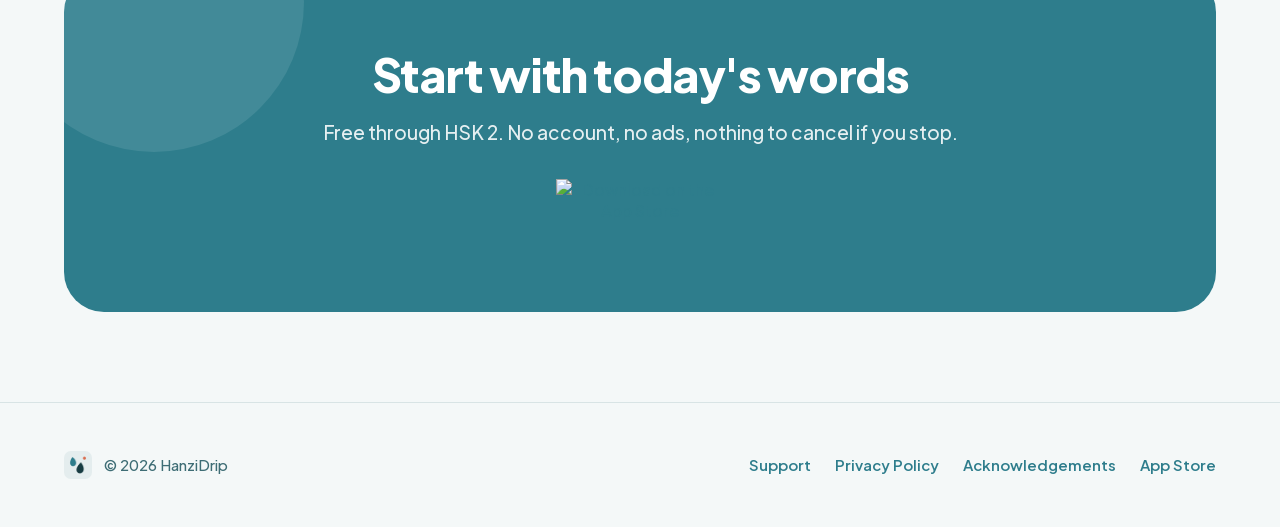
==== commit 3d67729e: "Refresh homepage (EN + TH) for v1.4: new screenshots, grammar path, graduation Update copy and meta " ====
--- a/index.html
+++ b/index.html
@@ -4,7 +4,7 @@
 <meta charset="utf-8">
 <meta name="viewport" content="width=device-width, initial-scale=1">
 <title>HanziDrip — HSK 1-6 Chinese Vocabulary &amp; Grammar</title>
-<meta name="description" content="Every official HSK 1-6 word — 4,991 in all — in small daily batches, with grammar notes, examples, and dedicated Thai-language support. No ads, no accounts. HSK 1-2 free forever.">
+<meta name="description" content="Every official HSK 1-6 word — 4,991 in all — with grammar notes, examples, a 124-lesson grammar path, and spaced review. Dedicated Thai-language support. No ads, no accounts. HSK 1-2 free forever.">
 <link rel="canonical" href="https://kamonchanoklh.github.io/hanzidrip-pages/">
 <link rel="alternate" hreflang="en" href="https://kamonchanoklh.github.io/hanzidrip-pages/">
 <link rel="alternate" hreflang="th" href="https://kamonchanoklh.github.io/hanzidrip-pages/th/">
@@ -14,13 +14,13 @@
 <meta property="og:site_name" content="HanziDrip">
 <meta property="og:url" content="https://kamonchanoklh.github.io/hanzidrip-pages/">
 <meta property="og:title" content="HanziDrip — HSK 1-6 Chinese Vocabulary &amp; Grammar">
-<meta property="og:description" content="Every official HSK 1-6 word — 4,991 in all — in small daily batches, with grammar notes, examples, and dedicated Thai-language support. No ads, no accounts. HSK 1-2 free forever.">
+<meta property="og:description" content="Every official HSK 1-6 word — 4,991 in all — with grammar notes, examples, a 124-lesson grammar path, and spaced review. Dedicated Thai-language support. No ads, no accounts. HSK 1-2 free forever.">
 <meta property="og:image" content="https://kamonchanoklh.github.io/hanzidrip-pages/assets/og-1200x630.png">
 <meta property="og:image:width" content="1200">
 <meta property="og:image:height" content="630">
 <meta name="twitter:card" content="summary_large_image">
 <meta name="twitter:title" content="HanziDrip — HSK 1-6 Chinese Vocabulary &amp; Grammar">
-<meta name="twitter:description" content="Every official HSK 1-6 word — 4,991 in all — in small daily batches, with grammar notes, examples, and dedicated Thai-language support.">
+<meta name="twitter:description" content="Every official HSK 1-6 word — 4,991 in all — with grammar notes, examples, a 124-lesson grammar path, and spaced review.">
 <meta name="twitter:image" content="https://kamonchanoklh.github.io/hanzidrip-pages/assets/og-1200x630.png">
 <link href="assets/fonts.css" rel="stylesheet">
 <style>
@@ -65,7 +65,7 @@
       <div style="flex: 1 1 420px; min-width: 0">
         <div style="font: 700 14px 'Plus Jakarta Sans'; letter-spacing: 0.16em; text-transform: uppercase; color: #2E7D8C">HSK 1–6 · iPhone</div>
         <h1 style="margin: 16px 0 0; font: 800 clamp(38px, 5.4vw, 66px)/1.04 'Plus Jakarta Sans'; letter-spacing: -0.04em; color: #173C42; text-wrap: balance">Every official HSK word. A few at a time, every day.</h1>
-        <p style="margin: 24px 0 0; font: 500 clamp(17px, 1.5vw, 20px)/1.55 'Plus Jakarta Sans'; color: #3E6D75; max-width: 34em; text-wrap: pretty">A focused daily-vocabulary app for HSK exam takers and serious Chinese learners. The complete word list, taught properly — no curated subset, no ads, no accounts.</p>
+        <p style="margin: 24px 0 0; font: 500 clamp(17px, 1.5vw, 20px)/1.55 'Plus Jakarta Sans'; color: #3E6D75; max-width: 34em; text-wrap: pretty">A focused daily-vocabulary app for HSK exam takers and serious Chinese learners. The complete word list, taught properly — plus a 124-lesson grammar path, quizzes that test you three ways, and review timed to when you'd forget. No curated subset, no ads, no accounts.</p>
         <div style="margin-top: 34px; display: flex; flex-wrap: wrap; gap: 18px; align-items: center">
           <a href="https://apps.apple.com/th/app/hanzidrip/id6803936114" style="display: inline-flex; align-items: center" class="hv5"><img src="https://toolbox.marketingtools.apple.com/api/v2/badges/download-on-the-app-store/black/en-us?releaseDate=1788480000" alt="Download on the App Store" width="168" height="56" style="width: 168px; height: 56px; display: block"></a>
           <span style="font: 600 16px 'Plus Jakarta Sans'; color: #2E7D8C">HSK 1–2 free forever</span>
@@ -137,35 +137,113 @@
       <div style="flex: 1 1 380px; min-width: 0">
         <h2 style="margin: 0; font: 800 clamp(28px, 3.4vw, 44px)/1.1 'Plus Jakarta Sans'; letter-spacing: -0.03em; color: #173C42; text-wrap: balance">Daily habit, real progress</h2>
         <ul style="margin: 24px 0 0; padding: 0; list-style: none; display: flex; flex-direction: column; gap: 18px">
-          <li style="font: 500 clamp(16px, 1.4vw, 18px)/1.55 'Plus Jakarta Sans'; color: #3E6D75; padding-left: 26px; position: relative; text-wrap: pretty"><span style="position: absolute; left: 0; top: 9px; width: 11px; height: 11px; background: #2E7D8C; border-radius: 50% 50% 50% 2px; transform: rotate(135deg)"></span>A handful of new words a day, never an overwhelming deck — tap through Still Learning, Almost There, or Learned as you go</li>
-          <li style="font: 500 clamp(16px, 1.4vw, 18px)/1.55 'Plus Jakarta Sans'; color: #3E6D75; padding-left: 26px; position: relative; text-wrap: pretty"><span style="position: absolute; left: 0; top: 9px; width: 11px; height: 11px; background: #2E7D8C; border-radius: 50% 50% 50% 2px; transform: rotate(135deg)"></span>Track your streak and see exactly where you stand across all six levels</li>
+          <li style="font: 500 clamp(16px, 1.4vw, 18px)/1.55 'Plus Jakarta Sans'; color: #3E6D75; padding-left: 26px; position: relative; text-wrap: pretty"><span style="position: absolute; left: 0; top: 9px; width: 11px; height: 11px; background: #2E7D8C; border-radius: 50% 50% 50% 2px; transform: rotate(135deg)"></span>A handful of new words a day — never a giant deck. Each card asks one honest question: keep this word in your reviews, or retire it?</li>
+          <li style="font: 500 clamp(16px, 1.4vw, 18px)/1.55 'Plus Jakarta Sans'; color: #3E6D75; padding-left: 26px; position: relative; text-wrap: pretty"><span style="position: absolute; left: 0; top: 9px; width: 11px; height: 11px; background: #2E7D8C; border-radius: 50% 50% 50% 2px; transform: rotate(135deg)"></span>Watch your streak grow, and earn a full-screen graduation moment every time you finish a level, HSK 1 through HSK 6</li>
           <li style="font: 500 clamp(16px, 1.4vw, 18px)/1.55 'Plus Jakarta Sans'; color: #3E6D75; padding-left: 26px; position: relative; text-wrap: pretty"><span style="position: absolute; left: 0; top: 9px; width: 11px; height: 11px; background: #2E7D8C; border-radius: 50% 50% 50% 2px; transform: rotate(135deg)"></span>Home Screen and Lock Screen widgets put today's word one glance away</li>
         </ul>
       </div>
-      <div style="flex: 1 1 300px; min-width: 0; display: flex; justify-content: center; gap: 20px">
-        <picture>
-          <source type="image/webp" srcset="screenshots/01_today-640.webp 640w, screenshots/01_today-960.webp 960w" sizes="320px">
-          <img src="screenshots/01_today-960.png" srcset="screenshots/01_today-640.png 640w, screenshots/01_today-960.png 960w" sizes="320px" alt="HanziDrip Today screen showing an HSK 1 word card with pinyin and Still Learning / Almost There / Learned buttons" loading="lazy" style="width: 100%; max-width: 320px; height: auto; display: block; border-radius: 32px; box-shadow: 0 24px 60px rgba(23,60,66,0.16)">
-        </picture>
+      <div style="flex: 1 1 230px; min-width: 0; display: flex; flex-wrap: wrap; justify-content: center; gap: 20px">
+        <div style="flex: 1 1 200px; min-width: 0; max-width: 320px"><picture>
+          <source type="image/webp" srcset="screenshots/today-400.webp 400w, screenshots/today-800.webp 800w" sizes="320px">
+          <img src="screenshots/today-800.png" srcset="screenshots/today-400.png 400w, screenshots/today-800.png 800w" sizes="320px" alt="HanziDrip Today screen showing an HSK 1 word card with pinyin and a choice to keep the word in your reviews or retire it" loading="lazy" style="width: 100%; max-width: 320px; height: auto; display: block; border-radius: 32px; box-shadow: 0 24px 60px rgba(23,60,66,0.16)">
+        </picture></div>
       </div>
     </div>
   </section>
 
   <section style="padding: 0 clamp(20px, 5vw, 64px) clamp(56px, 7vw, 96px)">
     <div style="max-width: 1180px; margin: 0 auto; display: flex; flex-wrap: wrap-reverse; gap: clamp(32px, 5vw, 72px); align-items: center">
-      <div style="flex: 1 1 300px; min-width: 0; display: flex; justify-content: center">
-        <picture>
-          <source type="image/webp" srcset="screenshots/02_review-640.webp 640w, screenshots/02_review-960.webp 960w" sizes="320px">
-          <img src="screenshots/02_review-960.png" srcset="screenshots/02_review-640.png 640w, screenshots/02_review-960.png 960w" sizes="320px" alt="HanziDrip Review screen with a multiple-choice self-test asking what a word means" loading="lazy" style="width: 100%; max-width: 320px; height: auto; display: block; border-radius: 32px; box-shadow: 0 24px 60px rgba(23,60,66,0.16)">
-        </picture>
-      </div>
-      <div style="flex: 1 1 380px; min-width: 0">
-        <h2 style="margin: 0; font: 800 clamp(28px, 3.4vw, 44px)/1.1 'Plus Jakarta Sans'; letter-spacing: -0.03em; color: #173C42; text-wrap: balance">Built for serious HSK study</h2>
-        <ul style="margin: 24px 0 0; padding: 0; list-style: none; display: flex; flex-direction: column; gap: 18px">
-          <li style="font: 500 clamp(16px, 1.4vw, 18px)/1.55 'Plus Jakarta Sans'; color: #3E6D75; padding-left: 26px; position: relative; text-wrap: pretty"><span style="position: absolute; left: 0; top: 9px; width: 11px; height: 11px; background: #2E7D8C; border-radius: 50% 50% 50% 2px; transform: rotate(135deg)"></span>Every word comes with pinyin, definitions, grammar explanations, usage notes, common mistakes, and example sentences — cross-checked against known CC-CEDICT dictionary errors that trip up other apps</li>
-          <li style="font: 500 clamp(16px, 1.4vw, 18px)/1.55 'Plus Jakarta Sans'; color: #3E6D75; padding-left: 26px; position: relative; text-wrap: pretty"><span style="position: absolute; left: 0; top: 9px; width: 11px; height: 11px; background: #2E7D8C; border-radius: 50% 50% 50% 2px; transform: rotate(135deg)"></span>Review mode brings words back with quick self-tests, timed before you'd forget them</li>
-          <li style="font: 500 clamp(16px, 1.4vw, 18px)/1.55 'Plus Jakarta Sans'; color: #3E6D75; padding-left: 26px; position: relative; text-wrap: pretty"><span style="position: absolute; left: 0; top: 9px; width: 11px; height: 11px; background: #2E7D8C; border-radius: 50% 50% 50% 2px; transform: rotate(135deg)"></span>Tap any word to hear it spoken instantly with on-device speech — no internet required</li>
-          <li style="font: 500 clamp(16px, 1.4vw, 18px)/1.55 'Plus Jakarta Sans'; color: #3E6D75; padding-left: 26px; position: relative; text-wrap: pretty"><span style="position: absolute; left: 0; top: 9px; width: 11px; height: 11px; background: #2E7D8C; border-radius: 50% 50% 50% 2px; transform: rotate(135deg)"></span>Browse or search all 4,991 words anytime, and bookmark anything you want to revisit</li>
+      <div style="flex: 1 1 460px; min-width: 0; display: flex; flex-wrap: wrap; justify-content: center; gap: 20px">
+        <div style="flex: 1 1 200px; min-width: 0; max-width: 280px"><picture>
+          <source type="image/webp" srcset="screenshots/grammar-400.webp 400w, screenshots/grammar-800.webp 800w" sizes="280px">
+          <img src="screenshots/grammar-800.png" srcset="screenshots/grammar-400.png 400w, screenshots/grammar-800.png 800w" sizes="280px" alt="HanziDrip word detail showing the grammar pattern for 的 with its explanation and the start of the example sentences" loading="lazy" style="width: 100%; max-width: 280px; height: auto; display: block; border-radius: 32px; box-shadow: 0 24px 60px rgba(23,60,66,0.16)">
+        </picture></div>
+        <div style="flex: 1 1 200px; min-width: 0; max-width: 280px"><picture>
+          <source type="image/webp" srcset="screenshots/mistakes-400.webp 400w, screenshots/mistakes-800.webp 800w" sizes="280px">
+          <img src="screenshots/mistakes-800.png" srcset="screenshots/mistakes-400.png 400w, screenshots/mistakes-800.png 800w" sizes="280px" alt="HanziDrip word detail showing beginner, intermediate and advanced example sentences followed by Common Mistakes and Formal vs Informal notes" loading="lazy" style="width: 100%; max-width: 280px; height: auto; display: block; border-radius: 32px; box-shadow: 0 24px 60px rgba(23,60,66,0.16)">
+        </picture></div>
+      </div>
+      <div style="flex: 1 1 380px; min-width: 0">
+        <h2 style="margin: 0; font: 800 clamp(28px, 3.4vw, 44px)/1.1 'Plus Jakarta Sans'; letter-spacing: -0.03em; color: #173C42; text-wrap: balance">Every word comes with the grammar</h2>
+        <ul style="margin: 24px 0 0; padding: 0; list-style: none; display: flex; flex-direction: column; gap: 18px">
+          <li style="font: 500 clamp(16px, 1.4vw, 18px)/1.55 'Plus Jakarta Sans'; color: #3E6D75; padding-left: 26px; position: relative; text-wrap: pretty"><span style="position: absolute; left: 0; top: 9px; width: 11px; height: 11px; background: #2E7D8C; border-radius: 50% 50% 50% 2px; transform: rotate(135deg)"></span>Grammar patterns, usage notes, and example sentences from beginner to advanced — written for all 4,991 words, each sentence one tap from being read aloud</li>
+          <li style="font: 500 clamp(16px, 1.4vw, 18px)/1.55 'Plus Jakarta Sans'; color: #3E6D75; padding-left: 26px; position: relative; text-wrap: pretty"><span style="position: absolute; left: 0; top: 9px; width: 11px; height: 11px; background: #2E7D8C; border-radius: 50% 50% 50% 2px; transform: rotate(135deg)"></span>Common Mistakes come first: the exact errors learners really make, like slipping 的 in where native speakers drop it</li>
+          <li style="font: 500 clamp(16px, 1.4vw, 18px)/1.55 'Plus Jakarta Sans'; color: #3E6D75; padding-left: 26px; position: relative; text-wrap: pretty"><span style="position: absolute; left: 0; top: 9px; width: 11px; height: 11px; background: #2E7D8C; border-radius: 50% 50% 50% 2px; transform: rotate(135deg)"></span>Plain-English explanations instead of linguistics jargon — and dictionary errors that trip up other apps cross-checked and fixed</li>
+        </ul>
+      </div>
+    </div>
+  </section>
+
+  <section style="padding: 0 clamp(20px, 5vw, 64px) clamp(56px, 7vw, 96px)">
+    <div style="max-width: 1180px; margin: 0 auto; display: flex; flex-wrap: wrap; gap: clamp(32px, 5vw, 72px); align-items: center">
+      <div style="flex: 1 1 380px; min-width: 0">
+        <h2 style="margin: 0; font: 800 clamp(28px, 3.4vw, 44px)/1.1 'Plus Jakarta Sans'; letter-spacing: -0.03em; color: #173C42; text-wrap: balance">A grammar path from HSK 1 to HSK 6</h2>
+        <ul style="margin: 24px 0 0; padding: 0; list-style: none; display: flex; flex-direction: column; gap: 18px">
+          <li style="font: 500 clamp(16px, 1.4vw, 18px)/1.55 'Plus Jakarta Sans'; color: #3E6D75; padding-left: 26px; position: relative; text-wrap: pretty"><span style="position: absolute; left: 0; top: 9px; width: 11px; height: 11px; background: #2E7D8C; border-radius: 50% 50% 50% 2px; transform: rotate(135deg)"></span>124 guided lessons that teach how Chinese really works — 是, 了, 把, 虽然…但是 — one construction at a time, in an order that makes sense</li>
+          <li style="font: 500 clamp(16px, 1.4vw, 18px)/1.55 'Plus Jakarta Sans'; color: #3E6D75; padding-left: 26px; position: relative; text-wrap: pretty"><span style="position: absolute; left: 0; top: 9px; width: 11px; height: 11px; background: #2E7D8C; border-radius: 50% 50% 50% 2px; transform: rotate(135deg)"></span>Every lesson teaches the pattern, drills it with real exercises, then recaps what you can now say. Finished lessons grow into a trail of droplets you can look back on</li>
+          <li style="font: 500 clamp(16px, 1.4vw, 18px)/1.55 'Plus Jakarta Sans'; color: #3E6D75; padding-left: 26px; position: relative; text-wrap: pretty"><span style="position: absolute; left: 0; top: 9px; width: 11px; height: 11px; background: #2E7D8C; border-radius: 50% 50% 50% 2px; transform: rotate(135deg)"></span>Easy-to-confuse pairs — 才 vs 就, 又 vs 再, 把 vs 被 — are taught side by side so the difference finally clicks</li>
+          <li style="font: 500 clamp(16px, 1.4vw, 18px)/1.55 'Plus Jakarta Sans'; color: #3E6D75; padding-left: 26px; position: relative; text-wrap: pretty"><span style="position: absolute; left: 0; top: 9px; width: 11px; height: 11px; background: #2E7D8C; border-radius: 50% 50% 50% 2px; transform: rotate(135deg)"></span>The first 23 lessons are free. The rest come with Premium</li>
+        </ul>
+      </div>
+      <div style="flex: 1 1 460px; min-width: 0; display: flex; flex-wrap: wrap; justify-content: center; gap: 20px">
+        <div style="flex: 1 1 200px; min-width: 0; max-width: 280px"><picture>
+          <source type="image/webp" srcset="screenshots/path-trail-400.webp 400w, screenshots/path-trail-800.webp 800w" sizes="280px">
+          <img src="screenshots/path-trail-800.png" srcset="screenshots/path-trail-400.png 400w, screenshots/path-trail-800.png 800w" sizes="280px" alt="HanziDrip Your path screen showing seven completed lessons as a trail of numbered droplets and the next lesson ready to start" loading="lazy" style="width: 100%; max-width: 280px; height: auto; display: block; border-radius: 32px; box-shadow: 0 24px 60px rgba(23,60,66,0.16)">
+        </picture></div>
+        <div style="flex: 1 1 200px; min-width: 0; max-width: 280px"><picture>
+          <source type="image/webp" srcset="screenshots/path-teach-400.webp 400w, screenshots/path-teach-800.webp 800w" sizes="280px">
+          <img src="screenshots/path-teach-800.png" srcset="screenshots/path-teach-400.png 400w, screenshots/path-teach-800.png 800w" sizes="280px" alt="HanziDrip Learning Path lesson on saying what something is with 是, with the grammar pattern, example sentences and a common mistake" loading="lazy" style="width: 100%; max-width: 280px; height: auto; display: block; border-radius: 32px; box-shadow: 0 24px 60px rgba(23,60,66,0.16)">
+        </picture></div>
+      </div>
+    </div>
+  </section>
+
+  <section style="padding: 0 clamp(20px, 5vw, 64px) clamp(56px, 7vw, 96px)">
+    <div style="max-width: 1180px; margin: 0 auto">
+      <div style="max-width: 44em">
+        <h2 style="margin: 0; font: 800 clamp(28px, 3.4vw, 44px)/1.1 'Plus Jakarta Sans'; letter-spacing: -0.03em; color: #173C42; text-wrap: balance">Quizzed three ways, timed so words stick</h2>
+        <ul style="margin: 24px 0 0; padding: 0; list-style: none; display: flex; flex-direction: column; gap: 18px">
+          <li style="font: 500 clamp(16px, 1.4vw, 18px)/1.55 'Plus Jakarta Sans'; color: #3E6D75; padding-left: 26px; position: relative; text-wrap: pretty"><span style="position: absolute; left: 0; top: 9px; width: 11px; height: 11px; background: #2E7D8C; border-radius: 50% 50% 50% 2px; transform: rotate(135deg)"></span>Sentence Builder: rebuild a real sentence from hanzi + pinyin tiles, with tempting decoys mixed in</li>
+          <li style="font: 500 clamp(16px, 1.4vw, 18px)/1.55 'Plus Jakarta Sans'; color: #3E6D75; padding-left: 26px; position: relative; text-wrap: pretty"><span style="position: absolute; left: 0; top: 9px; width: 11px; height: 11px; background: #2E7D8C; border-radius: 50% 50% 50% 2px; transform: rotate(135deg)"></span>Listening: hear the word, never see it, and pick the meaning by ear alone</li>
+          <li style="font: 500 clamp(16px, 1.4vw, 18px)/1.55 'Plus Jakarta Sans'; color: #3E6D75; padding-left: 26px; position: relative; text-wrap: pretty"><span style="position: absolute; left: 0; top: 9px; width: 11px; height: 11px; background: #2E7D8C; border-radius: 50% 50% 50% 2px; transform: rotate(135deg)"></span>Meaning and pinyin quizzes test the word itself — including the tone you're most likely to forget</li>
+          <li style="font: 500 clamp(16px, 1.4vw, 18px)/1.55 'Plus Jakarta Sans'; color: #3E6D75; padding-left: 26px; position: relative; text-wrap: pretty"><span style="position: absolute; left: 0; top: 9px; width: 11px; height: 11px; background: #2E7D8C; border-radius: 50% 50% 50% 2px; transform: rotate(135deg)"></span>Spaced review that adapts: words you keep nailing drift out from 1 to 3 to 7 to 16 to 35 days, and a slip brings them straight back</li>
+        </ul>
+      </div>
+      <div style="margin-top: clamp(32px, 4vw, 52px); display: flex; flex-wrap: wrap; justify-content: center; gap: 24px">
+        <div style="flex: 1 1 200px; min-width: 0; max-width: 260px"><picture>
+          <source type="image/webp" srcset="screenshots/sentence-builder-400.webp 400w, screenshots/sentence-builder-800.webp 800w" sizes="260px">
+          <img src="screenshots/sentence-builder-800.png" srcset="screenshots/sentence-builder-400.png 400w, screenshots/sentence-builder-800.png 800w" sizes="260px" alt="HanziDrip Sentence Builder exercise: a correctly rebuilt sentence, 我在家, with the answer shown and read-aloud button" loading="lazy" style="width: 100%; max-width: 260px; height: auto; display: block; border-radius: 32px; box-shadow: 0 24px 60px rgba(23,60,66,0.16)">
+        </picture></div>
+        <div style="flex: 1 1 200px; min-width: 0; max-width: 260px"><picture>
+          <source type="image/webp" srcset="screenshots/listening-400.webp 400w, screenshots/listening-800.webp 800w" sizes="260px">
+          <img src="screenshots/listening-800.png" srcset="screenshots/listening-400.png 400w, screenshots/listening-800.png 800w" sizes="260px" alt="HanziDrip listening quiz: after answering, the word 了 is revealed with its pinyin and a Play again button" loading="lazy" style="width: 100%; max-width: 260px; height: auto; display: block; border-radius: 32px; box-shadow: 0 24px 60px rgba(23,60,66,0.16)">
+        </picture></div>
+        <div style="flex: 1 1 200px; min-width: 0; max-width: 260px"><picture>
+          <source type="image/webp" srcset="screenshots/quiz-400.webp 400w, screenshots/quiz-800.webp 800w" sizes="260px">
+          <img src="screenshots/quiz-800.png" srcset="screenshots/quiz-400.png 400w, screenshots/quiz-800.png 800w" sizes="260px" alt="HanziDrip meaning quiz asking what 我 means, with four answer choices" loading="lazy" style="width: 100%; max-width: 260px; height: auto; display: block; border-radius: 32px; box-shadow: 0 24px 60px rgba(23,60,66,0.16)">
+        </picture></div>
+      </div>
+    </div>
+  </section>
+
+  <section style="padding: 0 clamp(20px, 5vw, 64px) clamp(56px, 7vw, 96px)">
+    <div style="max-width: 1180px; margin: 0 auto; display: flex; flex-wrap: wrap-reverse; gap: clamp(32px, 5vw, 72px); align-items: center">
+      <div style="flex: 1 1 460px; min-width: 0; display: flex; flex-wrap: wrap; justify-content: center; gap: 20px">
+        <div style="flex: 1 1 200px; min-width: 0; max-width: 280px"><picture>
+          <source type="image/webp" srcset="screenshots/start-anywhere-400.webp 400w, screenshots/start-anywhere-800.webp 800w" sizes="280px">
+          <img src="screenshots/start-anywhere-800.png" srcset="screenshots/start-anywhere-400.png 400w, screenshots/start-anywhere-800.png 800w" sizes="280px" alt="HanziDrip confirmation sheet for marking every HSK 1 word as mastered, listing what will and won't change" loading="lazy" style="width: 100%; max-width: 280px; height: auto; display: block; border-radius: 32px; box-shadow: 0 24px 60px rgba(23,60,66,0.16)">
+        </picture></div>
+        <div style="flex: 1 1 200px; min-width: 0; max-width: 280px"><picture>
+          <source type="image/webp" srcset="screenshots/graduation-400.webp 400w, screenshots/graduation-800.webp 800w" sizes="280px">
+          <img src="screenshots/graduation-800.png" srcset="screenshots/graduation-400.png 400w, screenshots/graduation-800.png 800w" sizes="280px" alt="HanziDrip level graduation screen reading You're ready for HSK 2" loading="lazy" style="width: 100%; max-width: 280px; height: auto; display: block; border-radius: 32px; box-shadow: 0 24px 60px rgba(23,60,66,0.16)">
+        </picture></div>
+      </div>
+      <div style="flex: 1 1 380px; min-width: 0">
+        <h2 style="margin: 0; font: 800 clamp(28px, 3.4vw, 44px)/1.1 'Plus Jakarta Sans'; letter-spacing: -0.03em; color: #173C42; text-wrap: balance">Already know the basics? Start where you are.</h2>
+        <ul style="margin: 24px 0 0; padding: 0; list-style: none; display: flex; flex-direction: column; gap: 18px">
+          <li style="font: 500 clamp(16px, 1.4vw, 18px)/1.55 'Plus Jakarta Sans'; color: #3E6D75; padding-left: 26px; position: relative; text-wrap: pretty"><span style="position: absolute; left: 0; top: 9px; width: 11px; height: 11px; background: #2E7D8C; border-radius: 50% 50% 50% 2px; transform: rotate(135deg)"></span>Mark a whole HSK level as mastered in one tap — with a clear preview of exactly what will and won't change first (Premium)</li>
+          <li style="font: 500 clamp(16px, 1.4vw, 18px)/1.55 'Plus Jakarta Sans'; color: #3E6D75; padding-left: 26px; position: relative; text-wrap: pretty"><span style="position: absolute; left: 0; top: 9px; width: 11px; height: 11px; background: #2E7D8C; border-radius: 50% 50% 50% 2px; transform: rotate(135deg)"></span>Finish a level for real and you get a full-screen graduation, with the next level ready and waiting</li>
+          <li style="font: 500 clamp(16px, 1.4vw, 18px)/1.55 'Plus Jakarta Sans'; color: #3E6D75; padding-left: 26px; position: relative; text-wrap: pretty"><span style="position: absolute; left: 0; top: 9px; width: 11px; height: 11px; background: #2E7D8C; border-radius: 50% 50% 50% 2px; transform: rotate(135deg)"></span>Changed your mind? Reset a level any time — your bookmarks and streak stay untouched</li>
         </ul>
       </div>
     </div>
@@ -177,7 +255,7 @@
       <div style="position: absolute; bottom: -140px; right: -100px; width: 340px; height: 340px; background: #D96B4C; opacity: 0.16; border-radius: 50% 50% 50% 12px; transform: rotate(135deg)"></div>
       <div style="position: relative; display: inline-block; padding: 10px 20px; border-radius: 999px; background: #D96B4C; color: #FFF3EE; font: 700 14px 'Plus Jakarta Sans'; letter-spacing: 0.12em; text-transform: uppercase">For Thai speakers</div>
       <h2 style="position: relative; margin: 22px 0 0; font: 800 clamp(28px, 3.4vw, 44px)/1.12 'Plus Jakarta Sans'; letter-spacing: -0.03em; color: #F4F8F8; max-width: 22em; text-wrap: balance">Grammar notes written for Thai speakers, not translated at them</h2>
-      <p style="position: relative; margin: 20px 0 0; font: 500 clamp(16px, 1.5vw, 19px)/1.6 'Plus Jakarta Sans'; color: rgba(244,248,248,0.72); max-width: 46em; text-wrap: pretty">Direct comparisons to Thai word order, classifiers, and tone — now complete for all six levels, HSK 1 through HSK 6.</p>
+      <p style="position: relative; margin: 20px 0 0; font: 500 clamp(16px, 1.5vw, 19px)/1.6 'Plus Jakarta Sans'; color: rgba(244,248,248,0.72); max-width: 46em; text-wrap: pretty">Direct comparisons to Thai word order, classifiers, and tone — complete for all six levels, and the whole grammar path is available in Thai too.</p>
     </div>
   </section>
   
@@ -190,19 +268,19 @@
           <div style="flex: 1 1 240px; min-width: 0; background: #F4F8F8; border: 1px solid #C9DADC; border-radius: 28px; padding: 30px">
             <div style="font: 700 13px 'Plus Jakarta Sans'; letter-spacing: 0.14em; text-transform: uppercase; color: #2E7D8C">Free</div>
             <div style="margin-top: 14px; font: 700 24px 'Plus Jakarta Sans'; letter-spacing: -0.02em; color: #173C42">HSK 1 &amp; HSK 2</div>
-            <div style="margin-top: 12px; font: 500 16px/1.5 'Plus Jakarta Sans'; color: #3E6D75">About 300 words, free forever — no account needed.</div>
+            <div style="margin-top: 12px; font: 500 16px/1.5 'Plus Jakarta Sans'; color: #3E6D75">About 300 words, free forever, plus the first 23 grammar lessons — no account needed.</div>
           </div>
           <div style="flex: 1 1 240px; min-width: 0; background: #E4EDEE; border: 1px solid #C9DADC; border-radius: 28px; padding: 30px">
             <div style="font: 700 13px 'Plus Jakarta Sans'; letter-spacing: 0.14em; text-transform: uppercase; color: #D96B4C">Premium</div>
             <div style="margin-top: 14px; font: 700 24px 'Plus Jakarta Sans'; letter-spacing: -0.02em; color: #173C42">HSK 3–6 unlocked</div>
-            <div style="margin-top: 12px; font: 500 16px/1.5 'Plus Jakarta Sans'; color: #3E6D75">Unlimited review and a detailed progress breakdown by level.</div>
+            <div style="margin-top: 12px; font: 500 16px/1.5 'Plus Jakarta Sans'; color: #3E6D75">Every HSK 3–6 word, the full grammar path, extra daily batches, and a detailed progress breakdown by level.</div>
           </div>
         </div>
       </div>
       <div style="flex: 1 1 300px; min-width: 0; display: flex; justify-content: center">
         <picture>
-          <source type="image/webp" srcset="screenshots/04_progress-640.webp 640w, screenshots/04_progress-960.webp 960w" sizes="320px">
-          <img src="screenshots/04_progress-960.png" srcset="screenshots/04_progress-640.png 640w, screenshots/04_progress-960.png 960w" sizes="320px" alt="HanziDrip Progress screen showing current streak, overall progress out of 4,991 words, and a words-introduced breakdown" loading="lazy" style="width: 100%; max-width: 320px; height: auto; display: block; border-radius: 32px; box-shadow: 0 24px 60px rgba(23,60,66,0.16)">
+          <source type="image/webp" srcset="screenshots/progress-400.webp 400w, screenshots/progress-800.webp 800w" sizes="320px">
+          <img src="screenshots/progress-800.png" srcset="screenshots/progress-400.png 400w, screenshots/progress-800.png 800w" sizes="320px" alt="HanziDrip Progress screen showing current streak, overall progress out of 4,991 words, and a breakdown by HSK level" loading="lazy" style="width: 100%; max-width: 320px; height: auto; display: block; border-radius: 32px; box-shadow: 0 24px 60px rgba(23,60,66,0.16)">
         </picture>
       </div>
     </div>
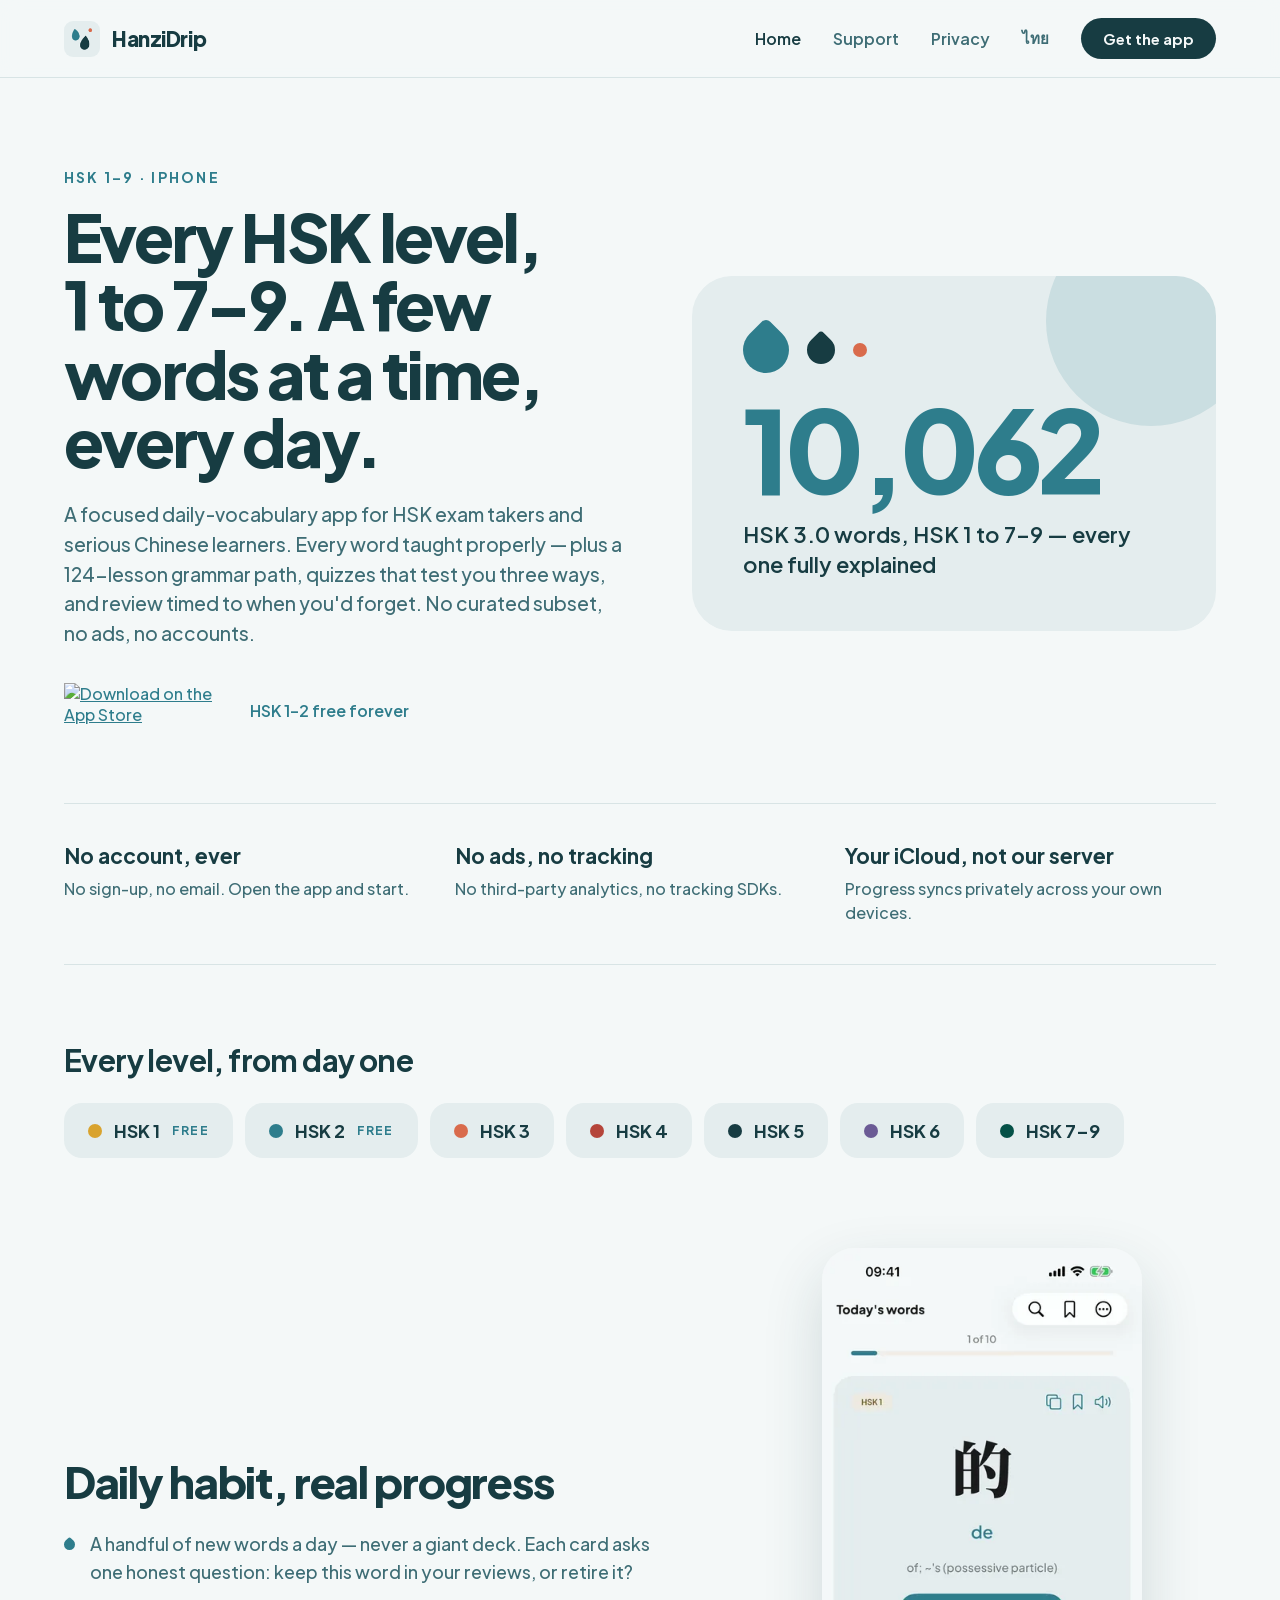
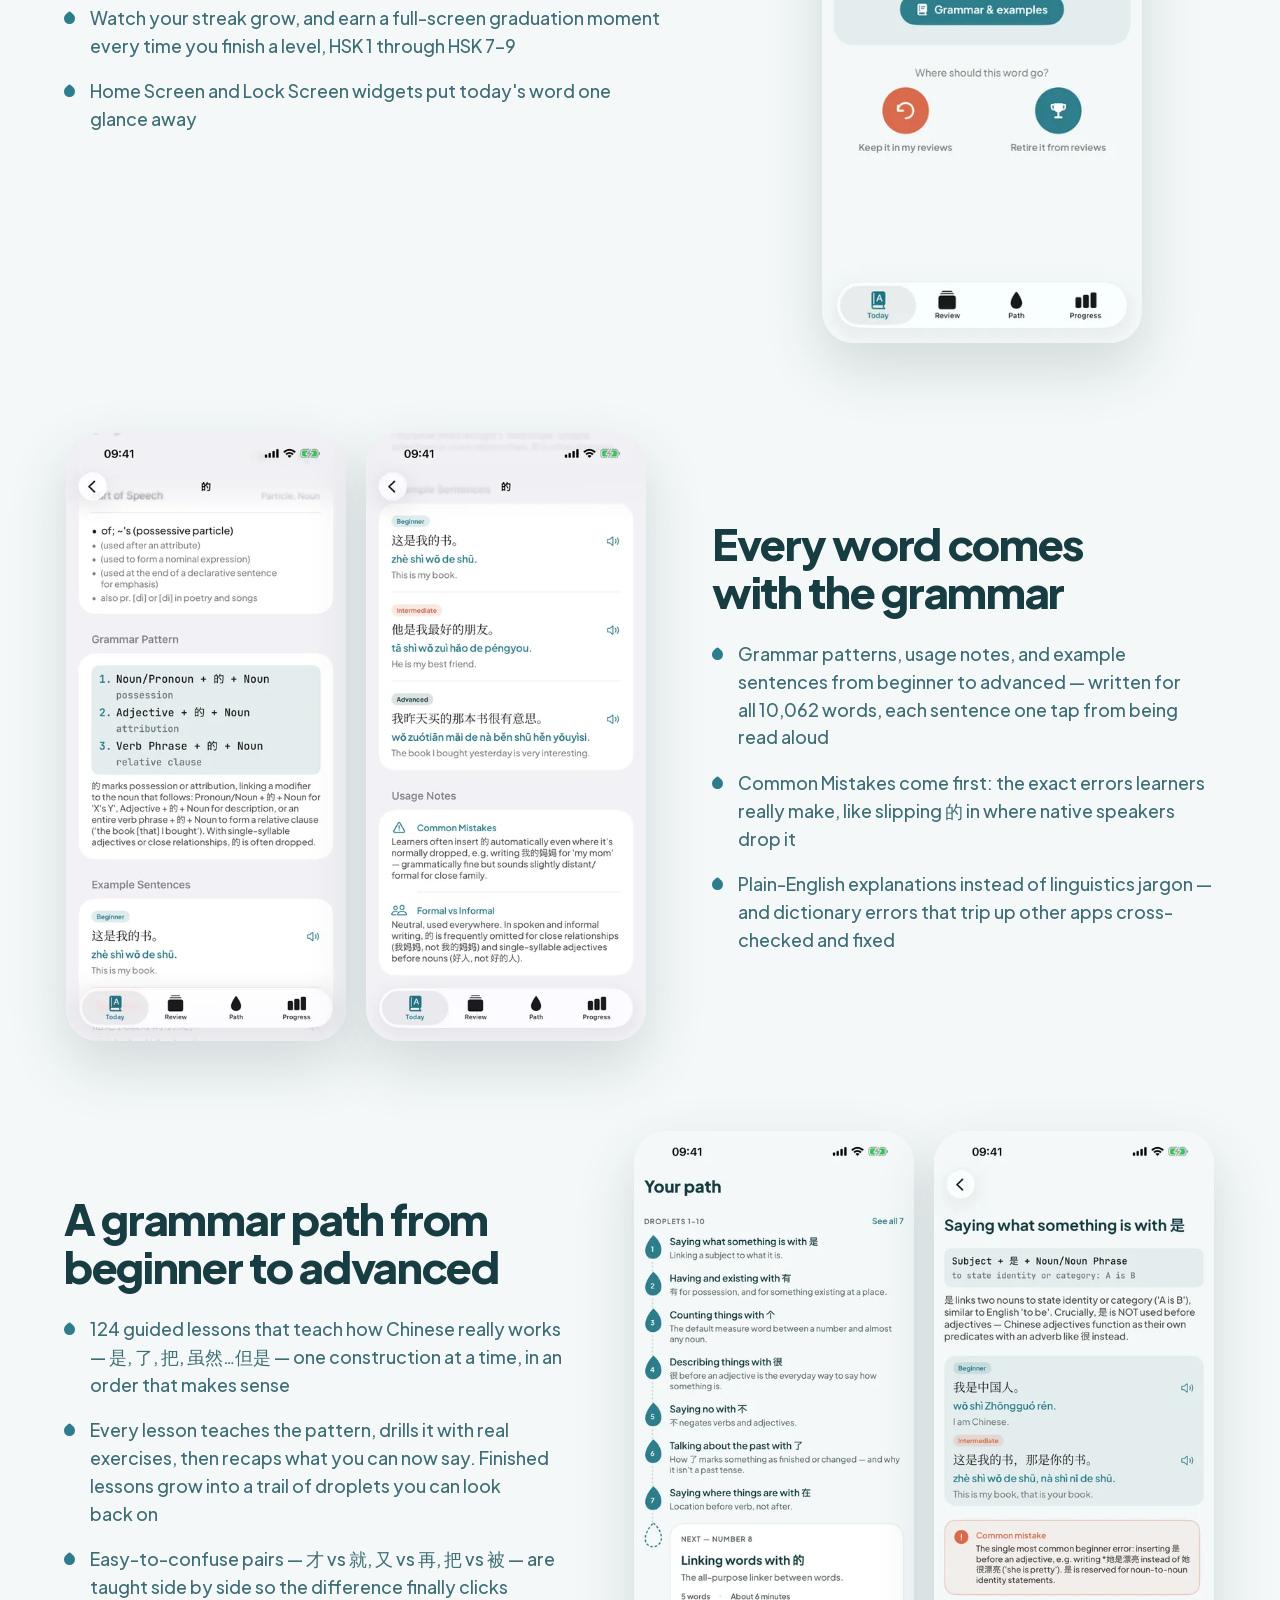
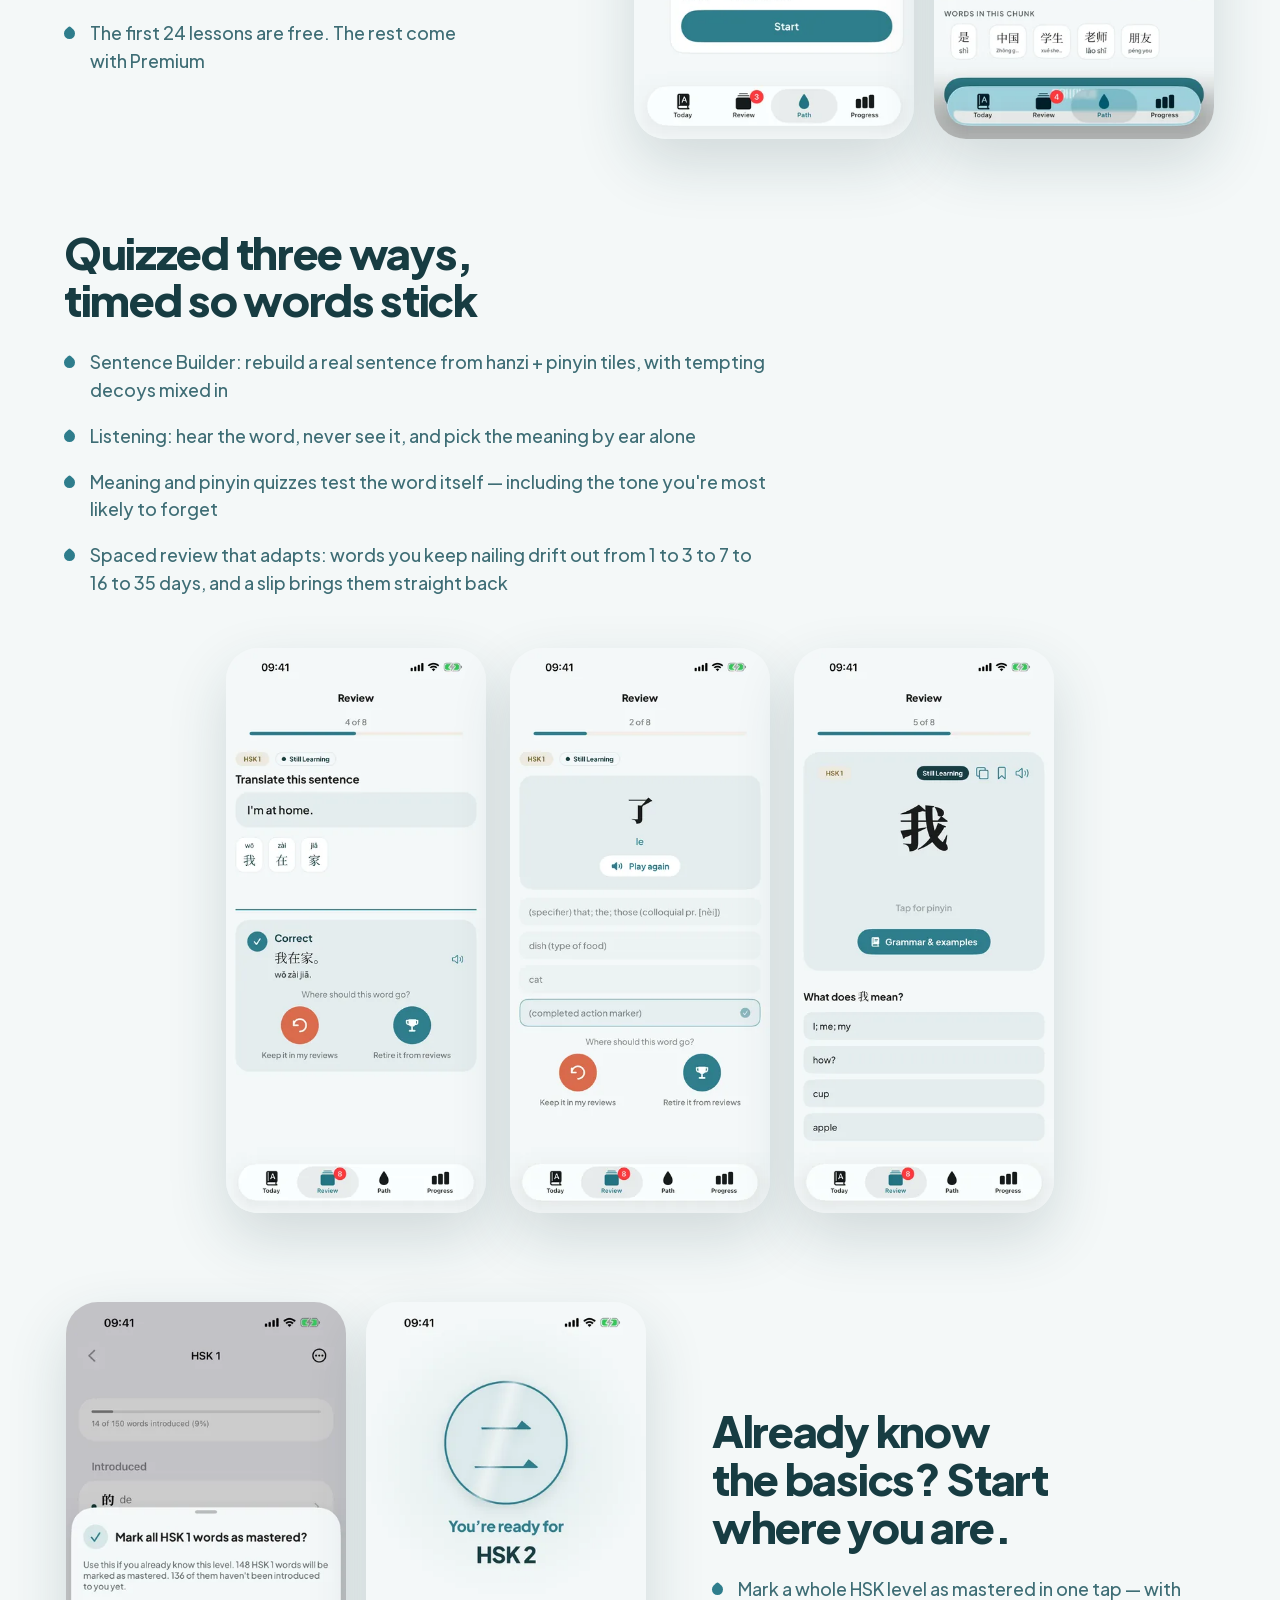
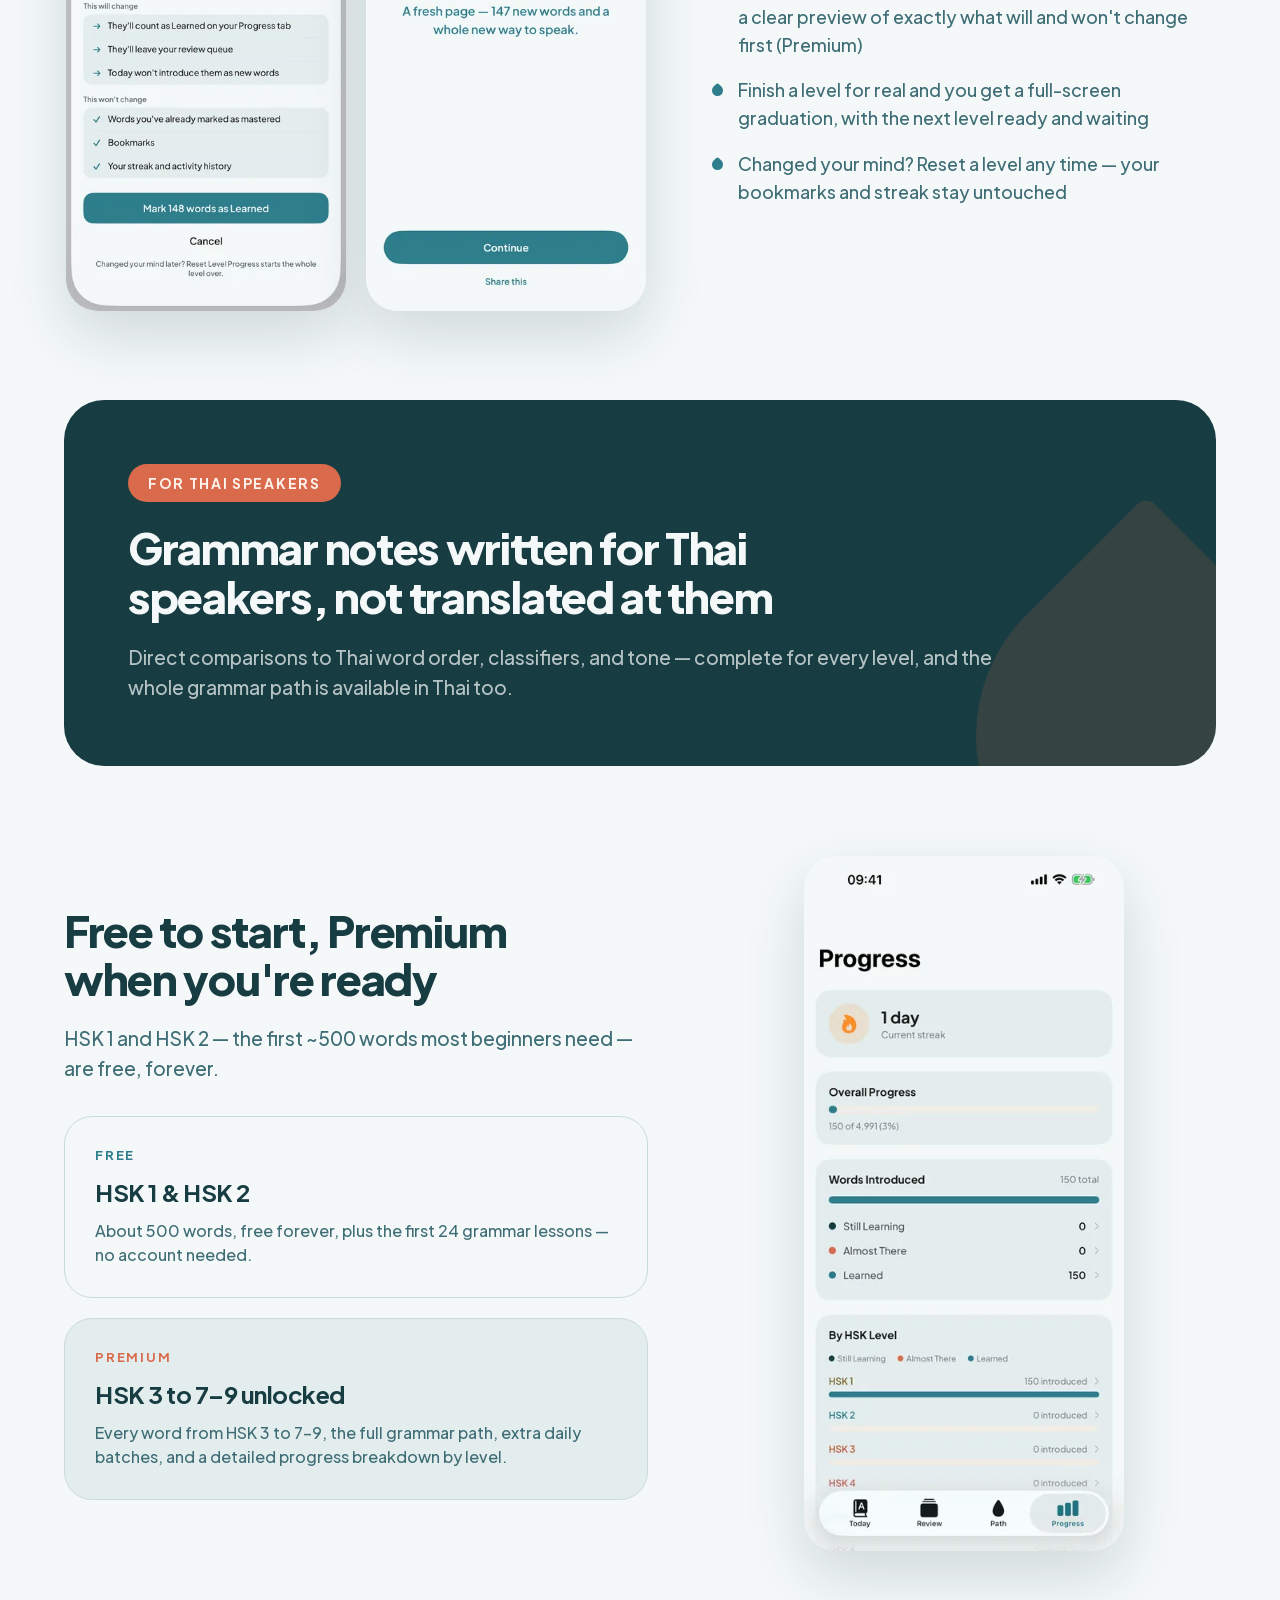
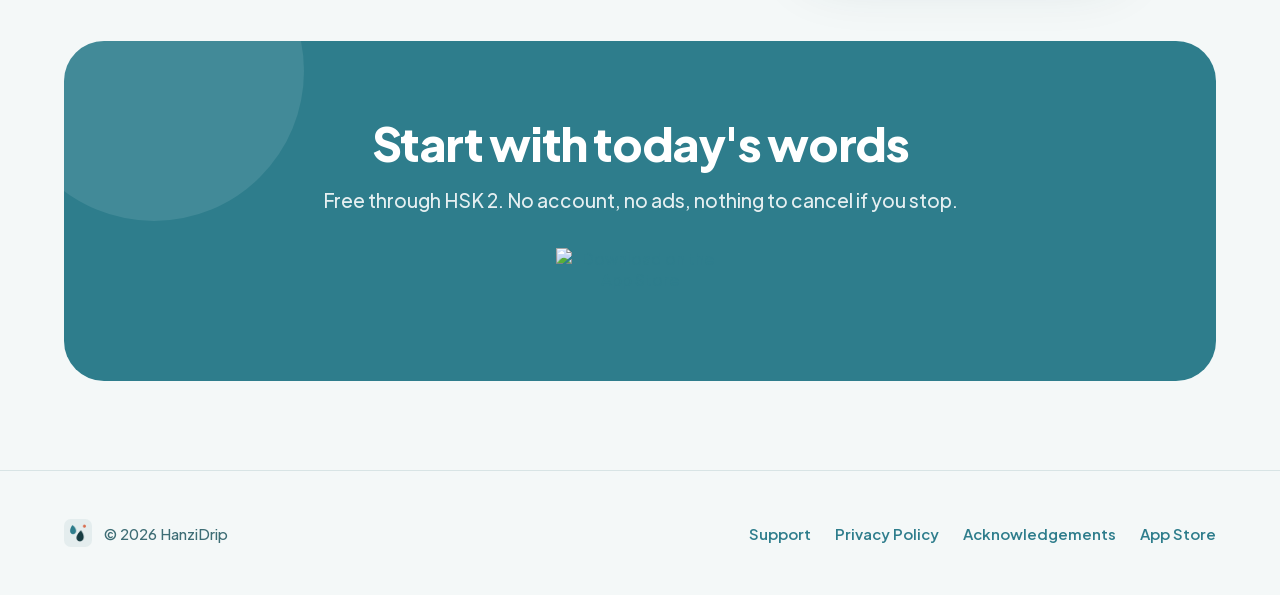
==== commit 67d2a9fb: "Update homepage (EN + TH) and support meta for v1.5: HSK 3.0, 10,062 words, HSK 7-9 - Counts: 4,991 " ====
--- a/index.html
+++ b/index.html
@@ -3,8 +3,8 @@
 <head>
 <meta charset="utf-8">
 <meta name="viewport" content="width=device-width, initial-scale=1">
-<title>HanziDrip — HSK 1-6 Chinese Vocabulary &amp; Grammar</title>
-<meta name="description" content="Every official HSK 1-6 word — 4,991 in all — with grammar notes, examples, a 124-lesson grammar path, and spaced review. Dedicated Thai-language support. No ads, no accounts. HSK 1-2 free forever.">
+<title>HanziDrip — HSK 1-9 Chinese Vocabulary &amp; Grammar</title>
+<meta name="description" content="10,062 words across the new HSK 3.0 levels, HSK 1 to 7–9, with grammar notes, examples, a 124-lesson grammar path, and spaced review. Dedicated Thai-language support. No ads, no accounts. HSK 1-2 free forever.">
 <link rel="canonical" href="https://kamonchanoklh.github.io/hanzidrip-pages/">
 <link rel="alternate" hreflang="en" href="https://kamonchanoklh.github.io/hanzidrip-pages/">
 <link rel="alternate" hreflang="th" href="https://kamonchanoklh.github.io/hanzidrip-pages/th/">
@@ -13,14 +13,14 @@
 <meta property="og:type" content="website">
 <meta property="og:site_name" content="HanziDrip">
 <meta property="og:url" content="https://kamonchanoklh.github.io/hanzidrip-pages/">
-<meta property="og:title" content="HanziDrip — HSK 1-6 Chinese Vocabulary &amp; Grammar">
-<meta property="og:description" content="Every official HSK 1-6 word — 4,991 in all — with grammar notes, examples, a 124-lesson grammar path, and spaced review. Dedicated Thai-language support. No ads, no accounts. HSK 1-2 free forever.">
+<meta property="og:title" content="HanziDrip — HSK 1-9 Chinese Vocabulary &amp; Grammar">
+<meta property="og:description" content="10,062 words across the new HSK 3.0 levels, HSK 1 to 7–9, with grammar notes, examples, a 124-lesson grammar path, and spaced review. Dedicated Thai-language support. No ads, no accounts. HSK 1-2 free forever.">
 <meta property="og:image" content="https://kamonchanoklh.github.io/hanzidrip-pages/assets/og-1200x630.png">
 <meta property="og:image:width" content="1200">
 <meta property="og:image:height" content="630">
 <meta name="twitter:card" content="summary_large_image">
-<meta name="twitter:title" content="HanziDrip — HSK 1-6 Chinese Vocabulary &amp; Grammar">
-<meta name="twitter:description" content="Every official HSK 1-6 word — 4,991 in all — with grammar notes, examples, a 124-lesson grammar path, and spaced review.">
+<meta name="twitter:title" content="HanziDrip — HSK 1-9 Chinese Vocabulary &amp; Grammar">
+<meta name="twitter:description" content="10,062 words across the new HSK 3.0 levels, HSK 1 to 7–9, with grammar notes, examples, a 124-lesson grammar path, and spaced review.">
 <meta name="twitter:image" content="https://kamonchanoklh.github.io/hanzidrip-pages/assets/og-1200x630.png">
 <link href="assets/fonts.css" rel="stylesheet">
 <style>
@@ -63,9 +63,9 @@
   <section style="padding: clamp(48px, 7vw, 100px) clamp(20px, 5vw, 64px) clamp(40px, 5vw, 72px)">
     <div style="max-width: 1180px; margin: 0 auto; display: flex; flex-wrap: wrap; gap: clamp(36px, 5vw, 72px); align-items: center">
       <div style="flex: 1 1 420px; min-width: 0">
-        <div style="font: 700 14px 'Plus Jakarta Sans'; letter-spacing: 0.16em; text-transform: uppercase; color: #2E7D8C">HSK 1–6 · iPhone</div>
-        <h1 style="margin: 16px 0 0; font: 800 clamp(38px, 5.4vw, 66px)/1.04 'Plus Jakarta Sans'; letter-spacing: -0.04em; color: #173C42; text-wrap: balance">Every official HSK word. A few at a time, every day.</h1>
-        <p style="margin: 24px 0 0; font: 500 clamp(17px, 1.5vw, 20px)/1.55 'Plus Jakarta Sans'; color: #3E6D75; max-width: 34em; text-wrap: pretty">A focused daily-vocabulary app for HSK exam takers and serious Chinese learners. The complete word list, taught properly — plus a 124-lesson grammar path, quizzes that test you three ways, and review timed to when you'd forget. No curated subset, no ads, no accounts.</p>
+        <div style="font: 700 14px 'Plus Jakarta Sans'; letter-spacing: 0.16em; text-transform: uppercase; color: #2E7D8C">HSK 1–9 · iPhone</div>
+        <h1 style="margin: 16px 0 0; font: 800 clamp(38px, 5.4vw, 66px)/1.04 'Plus Jakarta Sans'; letter-spacing: -0.04em; color: #173C42; text-wrap: balance">Every HSK level, <span style="white-space: nowrap">1 to 7–9</span>. A few words at a time, every day.</h1>
+        <p style="margin: 24px 0 0; font: 500 clamp(17px, 1.5vw, 20px)/1.55 'Plus Jakarta Sans'; color: #3E6D75; max-width: 34em; text-wrap: pretty">A focused daily-vocabulary app for HSK exam takers and serious Chinese learners. Every word taught properly — plus a 124-lesson grammar path, quizzes that test you three ways, and review timed to when you'd forget. No curated subset, no ads, no accounts.</p>
         <div style="margin-top: 34px; display: flex; flex-wrap: wrap; gap: 18px; align-items: center">
           <a href="https://apps.apple.com/th/app/hanzidrip/id6803936114" style="display: inline-flex; align-items: center" class="hv5"><img src="https://toolbox.marketingtools.apple.com/api/v2/badges/download-on-the-app-store/black/en-us?releaseDate=1788480000" alt="Download on the App Store" width="168" height="56" style="width: 168px; height: 56px; display: block"></a>
           <span style="font: 600 16px 'Plus Jakarta Sans'; color: #2E7D8C">HSK 1–2 free forever</span>
@@ -79,8 +79,8 @@
             <div style="width: 28px; height: 28px; background: #173C42; border-radius: 50% 50% 50% 4px; transform: rotate(135deg)"></div>
             <div style="width: 14px; height: 14px; background: #D96B4C; border-radius: 50%"></div>
           </div>
-          <div style="position: relative; font: 800 clamp(64px, 9vw, 120px)/0.92 'Plus Jakarta Sans'; letter-spacing: -0.05em; color: #2E7D8C">4,991</div>
-          <div style="position: relative; margin-top: 18px; font: 600 clamp(17px, 1.7vw, 22px)/1.4 'Plus Jakarta Sans'; color: #173C42; text-wrap: pretty">official HSK 1–6 words — all of them, none held back</div>
+          <div style="position: relative; font: 800 clamp(64px, 9vw, 120px)/0.92 'Plus Jakarta Sans'; letter-spacing: -0.05em; color: #2E7D8C">10,062</div>
+          <div style="position: relative; margin-top: 18px; font: 600 clamp(17px, 1.7vw, 22px)/1.4 'Plus Jakarta Sans'; color: #173C42; text-wrap: pretty">HSK 3.0 words, HSK 1 to 7–9 — every one fully explained</div>
         </div>
       </div>
     </div>
@@ -106,7 +106,7 @@
   
   <section style="padding: 0 clamp(20px, 5vw, 64px) clamp(56px, 7vw, 96px)">
     <div style="max-width: 1180px; margin: 0 auto">
-      <div style="font: 700 clamp(22px, 2.4vw, 30px) 'Plus Jakarta Sans'; letter-spacing: -0.02em; color: #173C42">All six levels, from day one</div>
+      <div style="font: 700 clamp(22px, 2.4vw, 30px) 'Plus Jakarta Sans'; letter-spacing: -0.02em; color: #173C42">Every level, from day one</div>
       <div style="margin-top: 24px; display: flex; flex-wrap: wrap; gap: 12px">
         <div style="display: flex; align-items: center; gap: 12px; padding: 16px 24px; border-radius: 18px; background: #E4EDEE; font: 700 18px 'Plus Jakarta Sans'; color: #173C42">
           <span style="width: 14px; height: 14px; border-radius: 50%; background: #D9A32E"></span>HSK 1
@@ -128,6 +128,9 @@
         <div style="display: flex; align-items: center; gap: 12px; padding: 16px 24px; border-radius: 18px; background: #E4EDEE; font: 700 18px 'Plus Jakarta Sans'; color: #173C42">
           <span style="width: 14px; height: 14px; border-radius: 50%; background: #6B5B95"></span>HSK 6
         </div>
+        <div style="display: flex; align-items: center; gap: 12px; padding: 16px 24px; border-radius: 18px; background: #E4EDEE; font: 700 18px 'Plus Jakarta Sans'; color: #173C42">
+          <span style="width: 14px; height: 14px; border-radius: 50%; background: #045147"></span>HSK 7–9
+        </div>
       </div>
     </div>
   </section>
@@ -138,7 +141,7 @@
         <h2 style="margin: 0; font: 800 clamp(28px, 3.4vw, 44px)/1.1 'Plus Jakarta Sans'; letter-spacing: -0.03em; color: #173C42; text-wrap: balance">Daily habit, real progress</h2>
         <ul style="margin: 24px 0 0; padding: 0; list-style: none; display: flex; flex-direction: column; gap: 18px">
           <li style="font: 500 clamp(16px, 1.4vw, 18px)/1.55 'Plus Jakarta Sans'; color: #3E6D75; padding-left: 26px; position: relative; text-wrap: pretty"><span style="position: absolute; left: 0; top: 9px; width: 11px; height: 11px; background: #2E7D8C; border-radius: 50% 50% 50% 2px; transform: rotate(135deg)"></span>A handful of new words a day — never a giant deck. Each card asks one honest question: keep this word in your reviews, or retire it?</li>
-          <li style="font: 500 clamp(16px, 1.4vw, 18px)/1.55 'Plus Jakarta Sans'; color: #3E6D75; padding-left: 26px; position: relative; text-wrap: pretty"><span style="position: absolute; left: 0; top: 9px; width: 11px; height: 11px; background: #2E7D8C; border-radius: 50% 50% 50% 2px; transform: rotate(135deg)"></span>Watch your streak grow, and earn a full-screen graduation moment every time you finish a level, HSK 1 through HSK 6</li>
+          <li style="font: 500 clamp(16px, 1.4vw, 18px)/1.55 'Plus Jakarta Sans'; color: #3E6D75; padding-left: 26px; position: relative; text-wrap: pretty"><span style="position: absolute; left: 0; top: 9px; width: 11px; height: 11px; background: #2E7D8C; border-radius: 50% 50% 50% 2px; transform: rotate(135deg)"></span>Watch your streak grow, and earn a full-screen graduation moment every time you finish a level, HSK 1 through HSK 7–9</li>
           <li style="font: 500 clamp(16px, 1.4vw, 18px)/1.55 'Plus Jakarta Sans'; color: #3E6D75; padding-left: 26px; position: relative; text-wrap: pretty"><span style="position: absolute; left: 0; top: 9px; width: 11px; height: 11px; background: #2E7D8C; border-radius: 50% 50% 50% 2px; transform: rotate(135deg)"></span>Home Screen and Lock Screen widgets put today's word one glance away</li>
         </ul>
       </div>
@@ -166,7 +169,7 @@
       <div style="flex: 1 1 380px; min-width: 0">
         <h2 style="margin: 0; font: 800 clamp(28px, 3.4vw, 44px)/1.1 'Plus Jakarta Sans'; letter-spacing: -0.03em; color: #173C42; text-wrap: balance">Every word comes with the grammar</h2>
         <ul style="margin: 24px 0 0; padding: 0; list-style: none; display: flex; flex-direction: column; gap: 18px">
-          <li style="font: 500 clamp(16px, 1.4vw, 18px)/1.55 'Plus Jakarta Sans'; color: #3E6D75; padding-left: 26px; position: relative; text-wrap: pretty"><span style="position: absolute; left: 0; top: 9px; width: 11px; height: 11px; background: #2E7D8C; border-radius: 50% 50% 50% 2px; transform: rotate(135deg)"></span>Grammar patterns, usage notes, and example sentences from beginner to advanced — written for all 4,991 words, each sentence one tap from being read aloud</li>
+          <li style="font: 500 clamp(16px, 1.4vw, 18px)/1.55 'Plus Jakarta Sans'; color: #3E6D75; padding-left: 26px; position: relative; text-wrap: pretty"><span style="position: absolute; left: 0; top: 9px; width: 11px; height: 11px; background: #2E7D8C; border-radius: 50% 50% 50% 2px; transform: rotate(135deg)"></span>Grammar patterns, usage notes, and example sentences from beginner to advanced — written for all 10,062 words, each sentence one tap from being read aloud</li>
           <li style="font: 500 clamp(16px, 1.4vw, 18px)/1.55 'Plus Jakarta Sans'; color: #3E6D75; padding-left: 26px; position: relative; text-wrap: pretty"><span style="position: absolute; left: 0; top: 9px; width: 11px; height: 11px; background: #2E7D8C; border-radius: 50% 50% 50% 2px; transform: rotate(135deg)"></span>Common Mistakes come first: the exact errors learners really make, like slipping 的 in where native speakers drop it</li>
           <li style="font: 500 clamp(16px, 1.4vw, 18px)/1.55 'Plus Jakarta Sans'; color: #3E6D75; padding-left: 26px; position: relative; text-wrap: pretty"><span style="position: absolute; left: 0; top: 9px; width: 11px; height: 11px; background: #2E7D8C; border-radius: 50% 50% 50% 2px; transform: rotate(135deg)"></span>Plain-English explanations instead of linguistics jargon — and dictionary errors that trip up other apps cross-checked and fixed</li>
         </ul>
@@ -177,12 +180,12 @@
   <section style="padding: 0 clamp(20px, 5vw, 64px) clamp(56px, 7vw, 96px)">
     <div style="max-width: 1180px; margin: 0 auto; display: flex; flex-wrap: wrap; gap: clamp(32px, 5vw, 72px); align-items: center">
       <div style="flex: 1 1 380px; min-width: 0">
-        <h2 style="margin: 0; font: 800 clamp(28px, 3.4vw, 44px)/1.1 'Plus Jakarta Sans'; letter-spacing: -0.03em; color: #173C42; text-wrap: balance">A grammar path from HSK 1 to HSK 6</h2>
+        <h2 style="margin: 0; font: 800 clamp(28px, 3.4vw, 44px)/1.1 'Plus Jakarta Sans'; letter-spacing: -0.03em; color: #173C42; text-wrap: balance">A grammar path from beginner to advanced</h2>
         <ul style="margin: 24px 0 0; padding: 0; list-style: none; display: flex; flex-direction: column; gap: 18px">
           <li style="font: 500 clamp(16px, 1.4vw, 18px)/1.55 'Plus Jakarta Sans'; color: #3E6D75; padding-left: 26px; position: relative; text-wrap: pretty"><span style="position: absolute; left: 0; top: 9px; width: 11px; height: 11px; background: #2E7D8C; border-radius: 50% 50% 50% 2px; transform: rotate(135deg)"></span>124 guided lessons that teach how Chinese really works — 是, 了, 把, 虽然…但是 — one construction at a time, in an order that makes sense</li>
           <li style="font: 500 clamp(16px, 1.4vw, 18px)/1.55 'Plus Jakarta Sans'; color: #3E6D75; padding-left: 26px; position: relative; text-wrap: pretty"><span style="position: absolute; left: 0; top: 9px; width: 11px; height: 11px; background: #2E7D8C; border-radius: 50% 50% 50% 2px; transform: rotate(135deg)"></span>Every lesson teaches the pattern, drills it with real exercises, then recaps what you can now say. Finished lessons grow into a trail of droplets you can look back on</li>
           <li style="font: 500 clamp(16px, 1.4vw, 18px)/1.55 'Plus Jakarta Sans'; color: #3E6D75; padding-left: 26px; position: relative; text-wrap: pretty"><span style="position: absolute; left: 0; top: 9px; width: 11px; height: 11px; background: #2E7D8C; border-radius: 50% 50% 50% 2px; transform: rotate(135deg)"></span>Easy-to-confuse pairs — 才 vs 就, 又 vs 再, 把 vs 被 — are taught side by side so the difference finally clicks</li>
-          <li style="font: 500 clamp(16px, 1.4vw, 18px)/1.55 'Plus Jakarta Sans'; color: #3E6D75; padding-left: 26px; position: relative; text-wrap: pretty"><span style="position: absolute; left: 0; top: 9px; width: 11px; height: 11px; background: #2E7D8C; border-radius: 50% 50% 50% 2px; transform: rotate(135deg)"></span>The first 23 lessons are free. The rest come with Premium</li>
+          <li style="font: 500 clamp(16px, 1.4vw, 18px)/1.55 'Plus Jakarta Sans'; color: #3E6D75; padding-left: 26px; position: relative; text-wrap: pretty"><span style="position: absolute; left: 0; top: 9px; width: 11px; height: 11px; background: #2E7D8C; border-radius: 50% 50% 50% 2px; transform: rotate(135deg)"></span>The first 24 lessons are free. The rest come with Premium</li>
         </ul>
       </div>
       <div style="flex: 1 1 460px; min-width: 0; display: flex; flex-wrap: wrap; justify-content: center; gap: 20px">
@@ -255,7 +258,7 @@
       <div style="position: absolute; bottom: -140px; right: -100px; width: 340px; height: 340px; background: #D96B4C; opacity: 0.16; border-radius: 50% 50% 50% 12px; transform: rotate(135deg)"></div>
       <div style="position: relative; display: inline-block; padding: 10px 20px; border-radius: 999px; background: #D96B4C; color: #FFF3EE; font: 700 14px 'Plus Jakarta Sans'; letter-spacing: 0.12em; text-transform: uppercase">For Thai speakers</div>
       <h2 style="position: relative; margin: 22px 0 0; font: 800 clamp(28px, 3.4vw, 44px)/1.12 'Plus Jakarta Sans'; letter-spacing: -0.03em; color: #F4F8F8; max-width: 22em; text-wrap: balance">Grammar notes written for Thai speakers, not translated at them</h2>
-      <p style="position: relative; margin: 20px 0 0; font: 500 clamp(16px, 1.5vw, 19px)/1.6 'Plus Jakarta Sans'; color: rgba(244,248,248,0.72); max-width: 46em; text-wrap: pretty">Direct comparisons to Thai word order, classifiers, and tone — complete for all six levels, and the whole grammar path is available in Thai too.</p>
+      <p style="position: relative; margin: 20px 0 0; font: 500 clamp(16px, 1.5vw, 19px)/1.6 'Plus Jakarta Sans'; color: rgba(244,248,248,0.72); max-width: 46em; text-wrap: pretty">Direct comparisons to Thai word order, classifiers, and tone — complete for every level, and the whole grammar path is available in Thai too.</p>
     </div>
   </section>
   
@@ -263,17 +266,17 @@
     <div style="max-width: 1180px; margin: 0 auto; display: flex; flex-wrap: wrap; gap: clamp(32px, 5vw, 72px); align-items: center">
       <div style="flex: 1 1 380px; min-width: 0">
         <h2 style="margin: 0; font: 800 clamp(28px, 3.4vw, 44px)/1.1 'Plus Jakarta Sans'; letter-spacing: -0.03em; color: #173C42; text-wrap: balance">Free to start, Premium when you're ready</h2>
-        <p style="margin: 20px 0 0; font: 500 clamp(16px, 1.5vw, 19px)/1.6 'Plus Jakarta Sans'; color: #3E6D75; max-width: 34em; text-wrap: pretty">HSK 1 and HSK 2 — the first ~300 words most beginners need — are free, forever.</p>
+        <p style="margin: 20px 0 0; font: 500 clamp(16px, 1.5vw, 19px)/1.6 'Plus Jakarta Sans'; color: #3E6D75; max-width: 34em; text-wrap: pretty">HSK 1 and HSK 2 — the first ~500 words most beginners need — are free, forever.</p>
         <div style="margin-top: 32px; display: flex; flex-wrap: wrap; gap: 20px">
           <div style="flex: 1 1 240px; min-width: 0; background: #F4F8F8; border: 1px solid #C9DADC; border-radius: 28px; padding: 30px">
             <div style="font: 700 13px 'Plus Jakarta Sans'; letter-spacing: 0.14em; text-transform: uppercase; color: #2E7D8C">Free</div>
             <div style="margin-top: 14px; font: 700 24px 'Plus Jakarta Sans'; letter-spacing: -0.02em; color: #173C42">HSK 1 &amp; HSK 2</div>
-            <div style="margin-top: 12px; font: 500 16px/1.5 'Plus Jakarta Sans'; color: #3E6D75">About 300 words, free forever, plus the first 23 grammar lessons — no account needed.</div>
+            <div style="margin-top: 12px; font: 500 16px/1.5 'Plus Jakarta Sans'; color: #3E6D75">About 500 words, free forever, plus the first 24 grammar lessons — no account needed.</div>
           </div>
           <div style="flex: 1 1 240px; min-width: 0; background: #E4EDEE; border: 1px solid #C9DADC; border-radius: 28px; padding: 30px">
             <div style="font: 700 13px 'Plus Jakarta Sans'; letter-spacing: 0.14em; text-transform: uppercase; color: #D96B4C">Premium</div>
-            <div style="margin-top: 14px; font: 700 24px 'Plus Jakarta Sans'; letter-spacing: -0.02em; color: #173C42">HSK 3–6 unlocked</div>
-            <div style="margin-top: 12px; font: 500 16px/1.5 'Plus Jakarta Sans'; color: #3E6D75">Every HSK 3–6 word, the full grammar path, extra daily batches, and a detailed progress breakdown by level.</div>
+            <div style="margin-top: 14px; font: 700 24px 'Plus Jakarta Sans'; letter-spacing: -0.02em; color: #173C42">HSK 3 to 7–9 unlocked</div>
+            <div style="margin-top: 12px; font: 500 16px/1.5 'Plus Jakarta Sans'; color: #3E6D75">Every word from HSK 3 to 7–9, the full grammar path, extra daily batches, and a detailed progress breakdown by level.</div>
           </div>
         </div>
       </div>
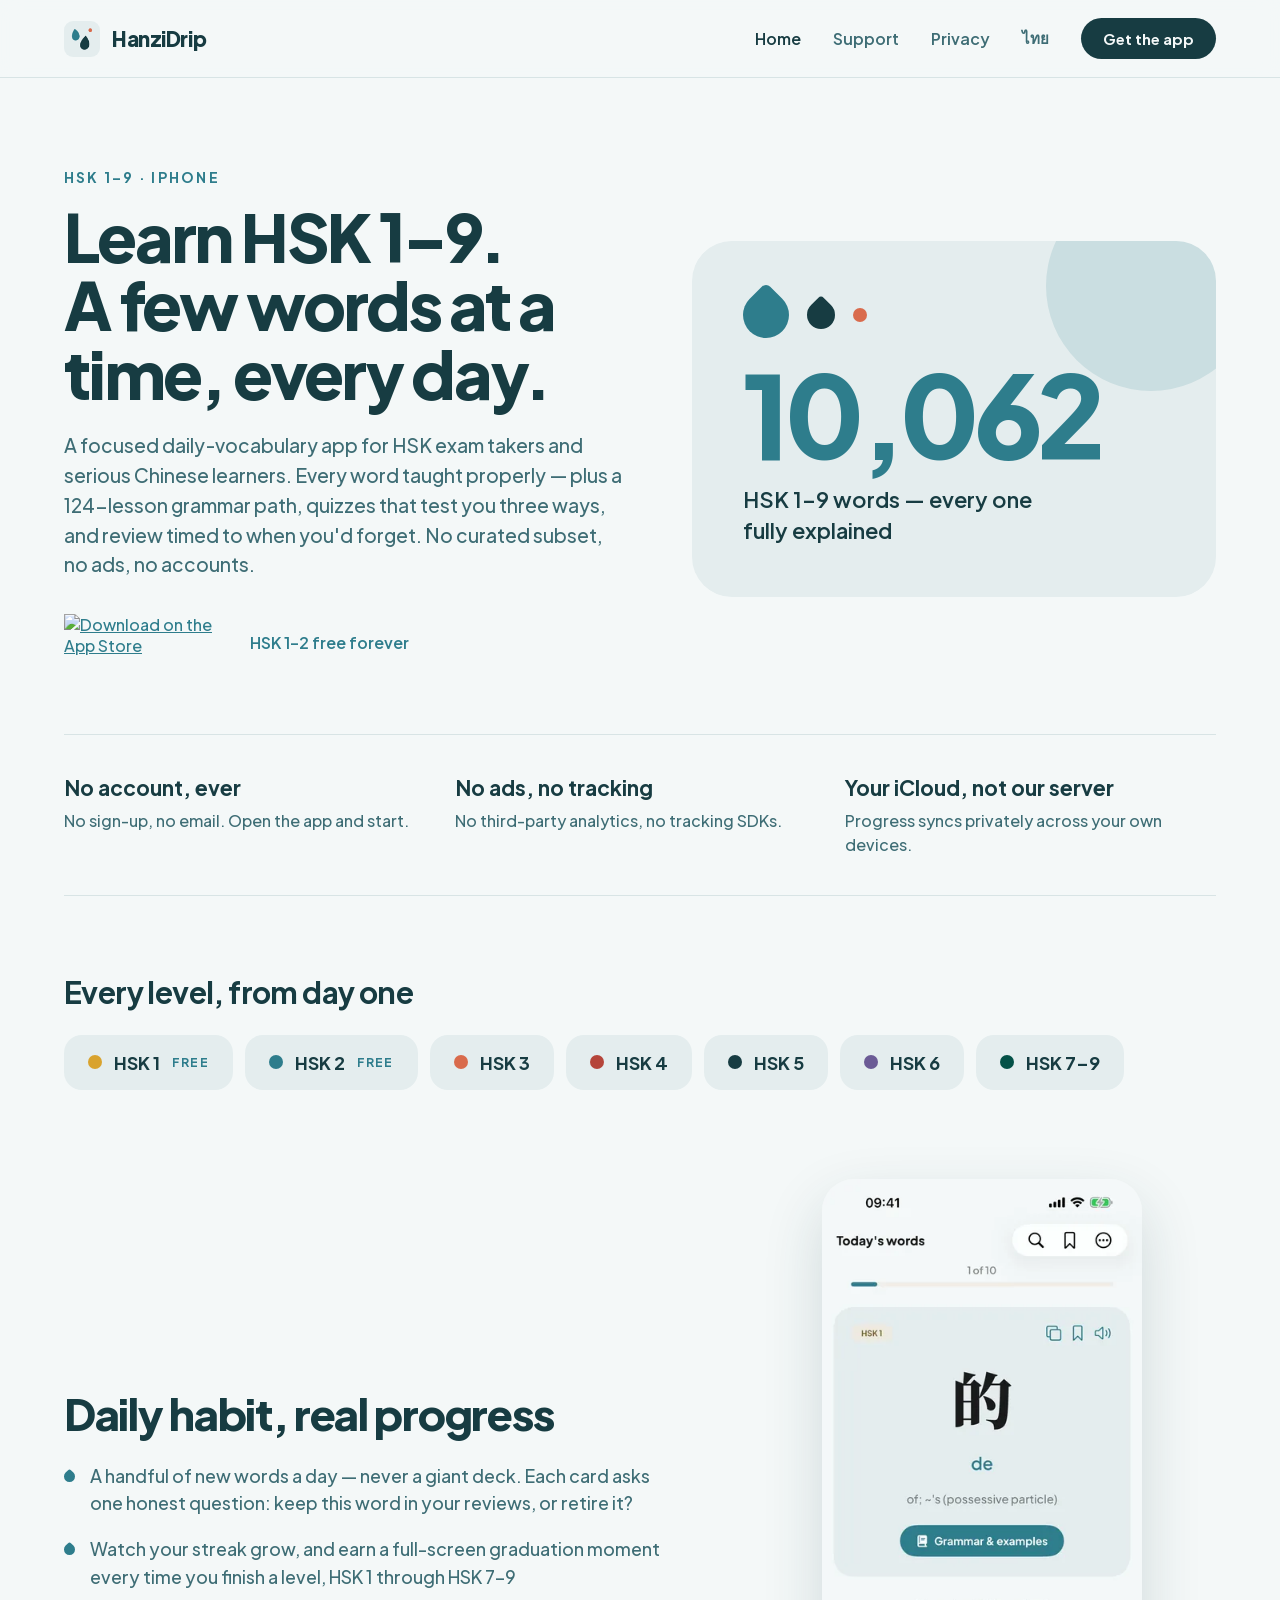
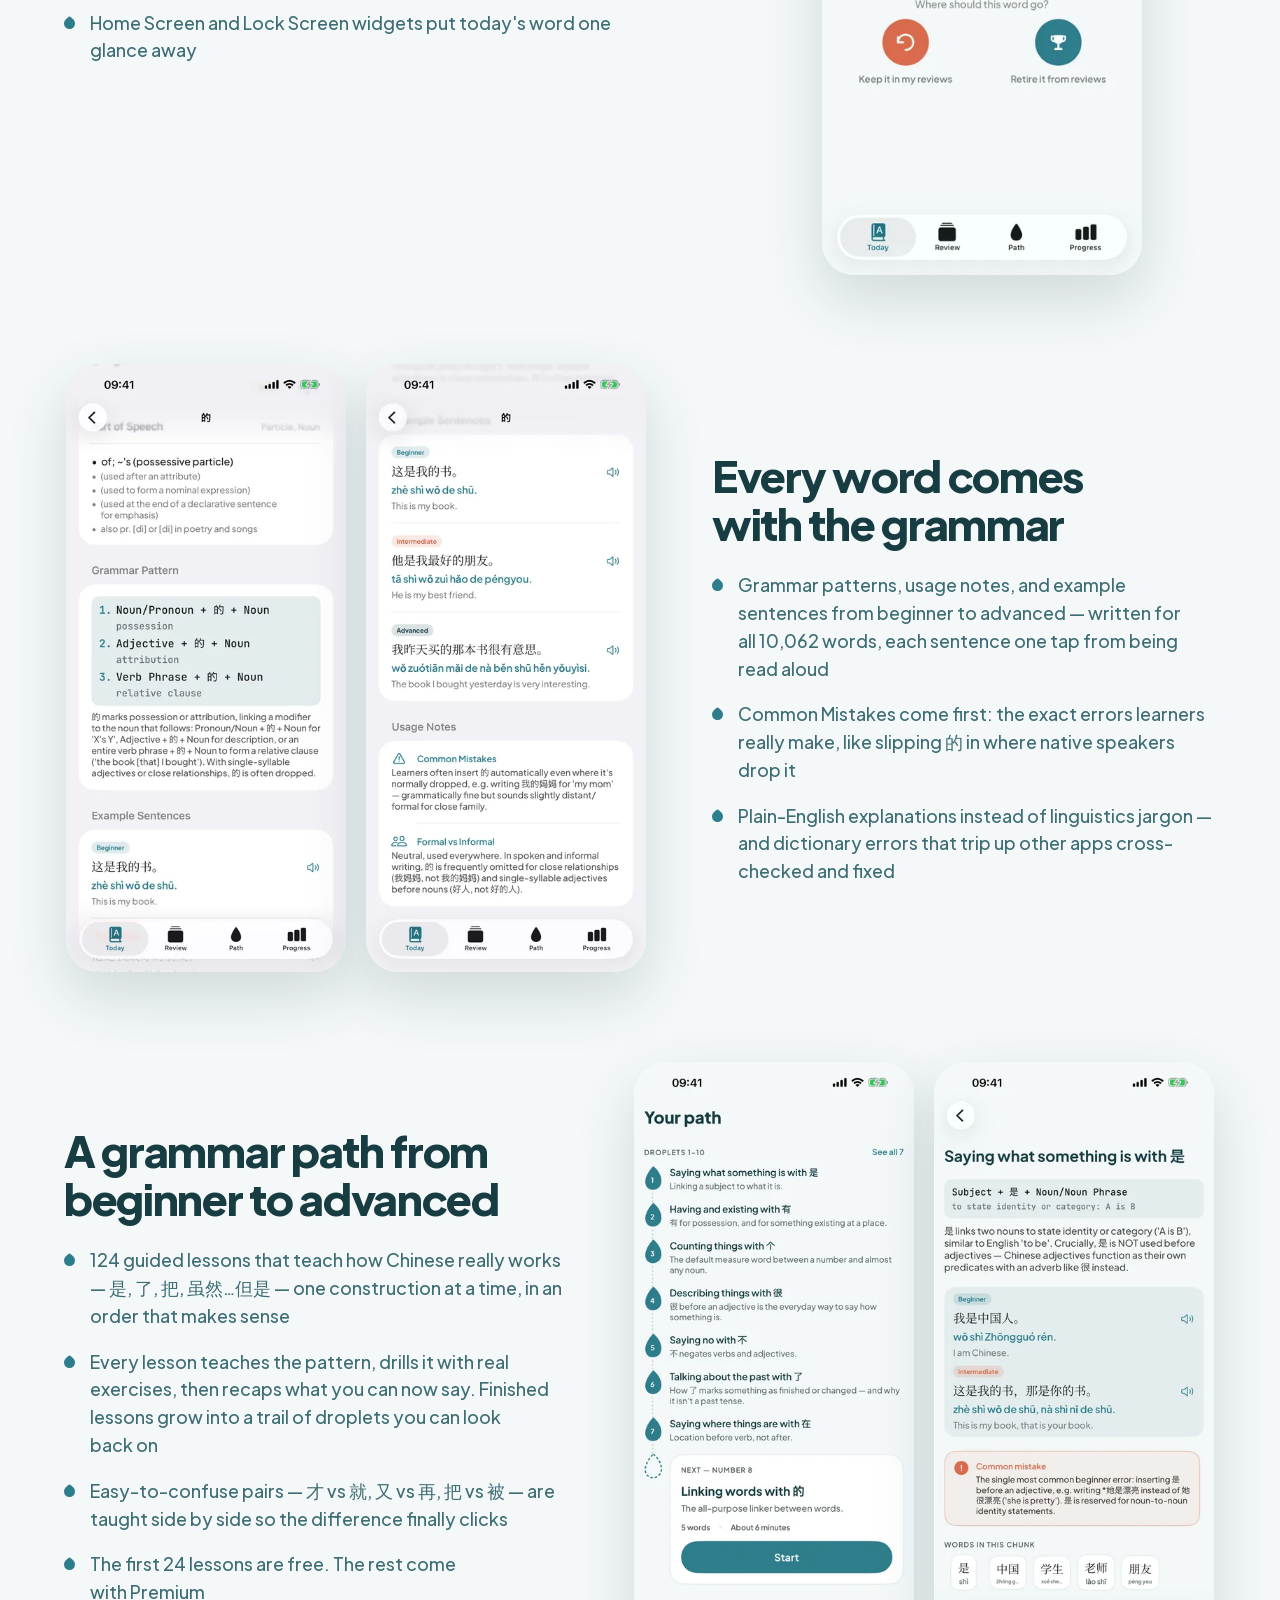
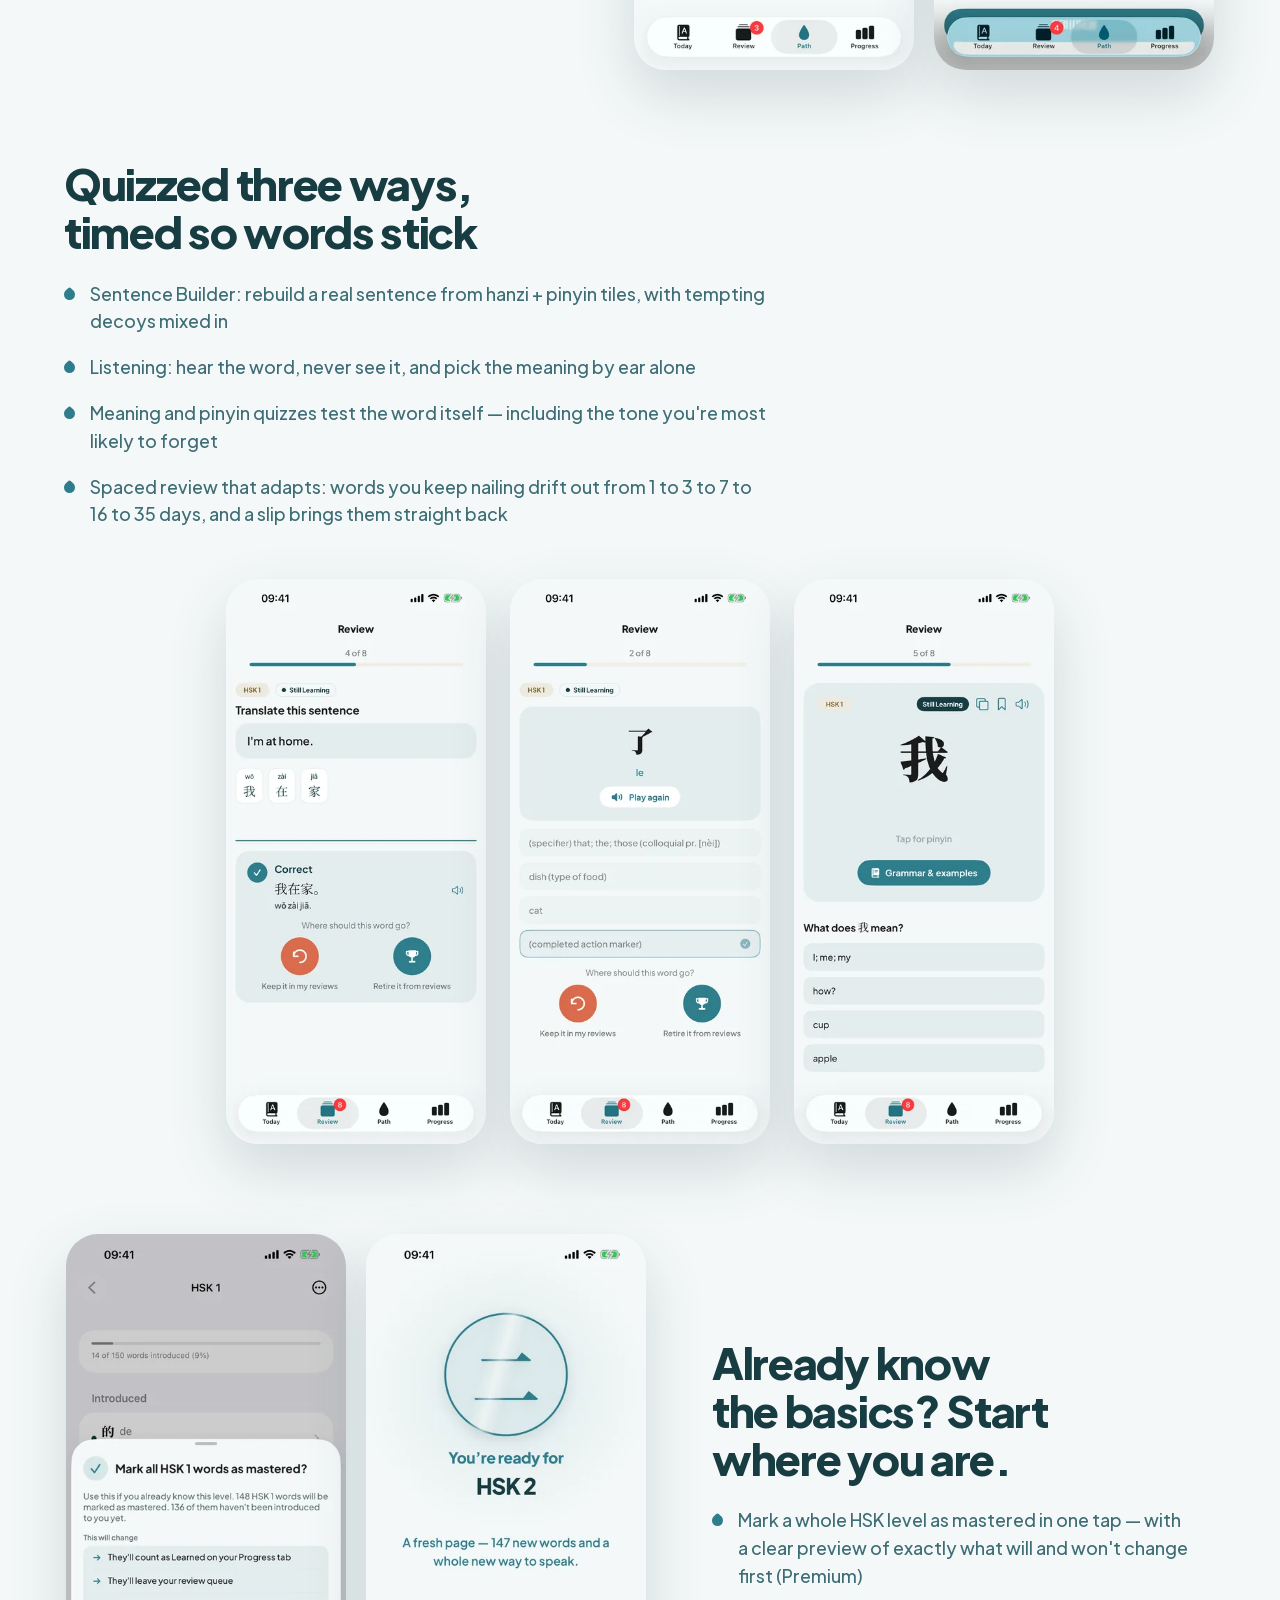
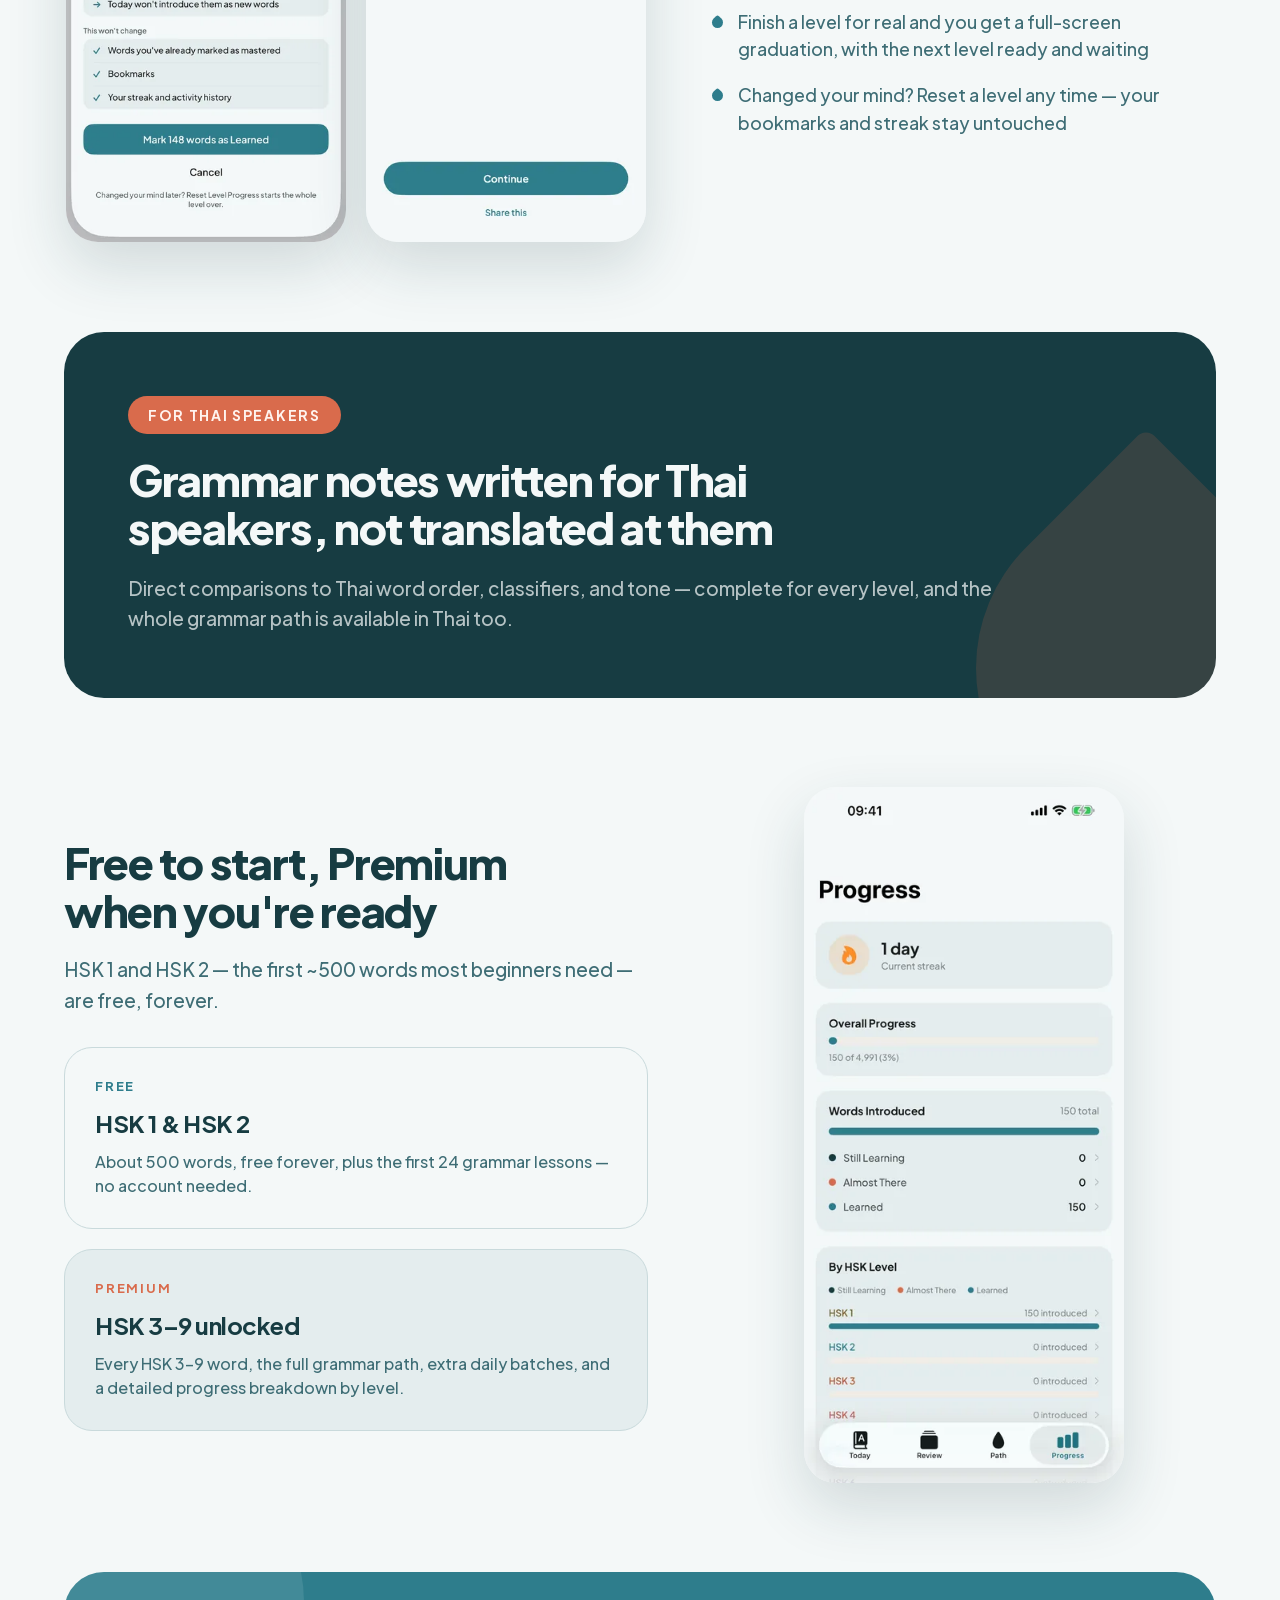
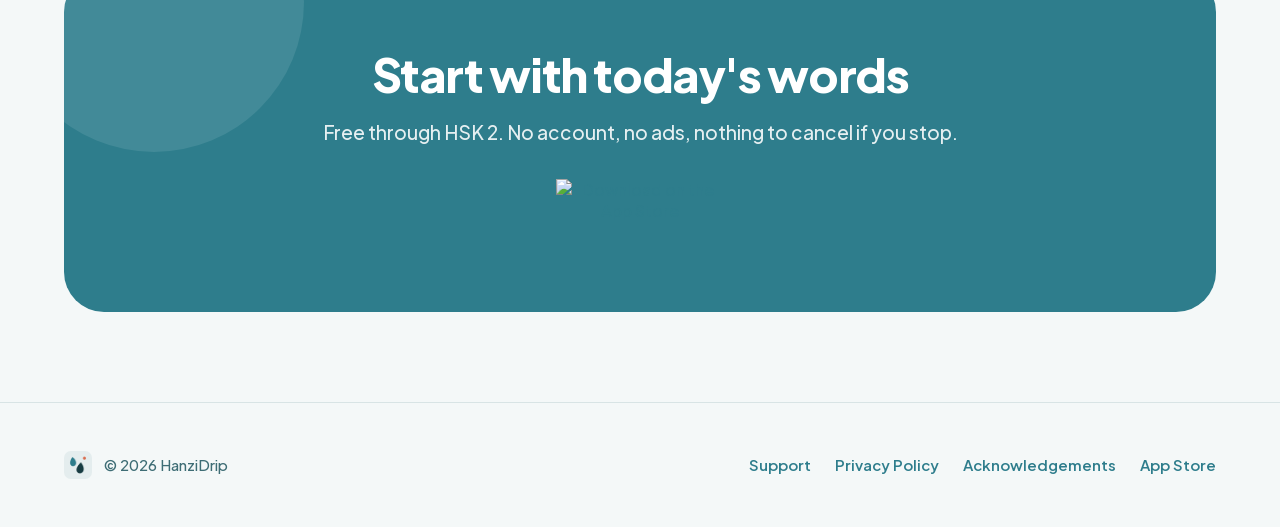
==== commit e294a14c: "Homepage: say 'HSK 1-9' instead of 'HSK 1 to 7-9' Co-Authored-By: Claude Opus 5.5 <noreply@anthropic" ====
--- a/index.html
+++ b/index.html
@@ -4,7 +4,7 @@
 <meta charset="utf-8">
 <meta name="viewport" content="width=device-width, initial-scale=1">
 <title>HanziDrip — HSK 1-9 Chinese Vocabulary &amp; Grammar</title>
-<meta name="description" content="10,062 words across the new HSK 3.0 levels, HSK 1 to 7–9, with grammar notes, examples, a 124-lesson grammar path, and spaced review. Dedicated Thai-language support. No ads, no accounts. HSK 1-2 free forever.">
+<meta name="description" content="10,062 words across the new HSK 1–9, with grammar notes, examples, a 124-lesson grammar path, and spaced review. Dedicated Thai-language support. No ads, no accounts. HSK 1-2 free forever.">
 <link rel="canonical" href="https://kamonchanoklh.github.io/hanzidrip-pages/">
 <link rel="alternate" hreflang="en" href="https://kamonchanoklh.github.io/hanzidrip-pages/">
 <link rel="alternate" hreflang="th" href="https://kamonchanoklh.github.io/hanzidrip-pages/th/">
@@ -14,13 +14,13 @@
 <meta property="og:site_name" content="HanziDrip">
 <meta property="og:url" content="https://kamonchanoklh.github.io/hanzidrip-pages/">
 <meta property="og:title" content="HanziDrip — HSK 1-9 Chinese Vocabulary &amp; Grammar">
-<meta property="og:description" content="10,062 words across the new HSK 3.0 levels, HSK 1 to 7–9, with grammar notes, examples, a 124-lesson grammar path, and spaced review. Dedicated Thai-language support. No ads, no accounts. HSK 1-2 free forever.">
+<meta property="og:description" content="10,062 words across the new HSK 1–9, with grammar notes, examples, a 124-lesson grammar path, and spaced review. Dedicated Thai-language support. No ads, no accounts. HSK 1-2 free forever.">
 <meta property="og:image" content="https://kamonchanoklh.github.io/hanzidrip-pages/assets/og-1200x630.png">
 <meta property="og:image:width" content="1200">
 <meta property="og:image:height" content="630">
 <meta name="twitter:card" content="summary_large_image">
 <meta name="twitter:title" content="HanziDrip — HSK 1-9 Chinese Vocabulary &amp; Grammar">
-<meta name="twitter:description" content="10,062 words across the new HSK 3.0 levels, HSK 1 to 7–9, with grammar notes, examples, a 124-lesson grammar path, and spaced review.">
+<meta name="twitter:description" content="10,062 words across the new HSK 1–9, with grammar notes, examples, a 124-lesson grammar path, and spaced review.">
 <meta name="twitter:image" content="https://kamonchanoklh.github.io/hanzidrip-pages/assets/og-1200x630.png">
 <link href="assets/fonts.css" rel="stylesheet">
 <style>
@@ -64,7 +64,7 @@
     <div style="max-width: 1180px; margin: 0 auto; display: flex; flex-wrap: wrap; gap: clamp(36px, 5vw, 72px); align-items: center">
       <div style="flex: 1 1 420px; min-width: 0">
         <div style="font: 700 14px 'Plus Jakarta Sans'; letter-spacing: 0.16em; text-transform: uppercase; color: #2E7D8C">HSK 1–9 · iPhone</div>
-        <h1 style="margin: 16px 0 0; font: 800 clamp(38px, 5.4vw, 66px)/1.04 'Plus Jakarta Sans'; letter-spacing: -0.04em; color: #173C42; text-wrap: balance">Every HSK level, <span style="white-space: nowrap">1 to 7–9</span>. A few words at a time, every day.</h1>
+        <h1 style="margin: 16px 0 0; font: 800 clamp(38px, 5.4vw, 66px)/1.04 'Plus Jakarta Sans'; letter-spacing: -0.04em; color: #173C42; text-wrap: balance">Learn <span style="white-space: nowrap">HSK 1–9</span>. A few words at a time, every day.</h1>
         <p style="margin: 24px 0 0; font: 500 clamp(17px, 1.5vw, 20px)/1.55 'Plus Jakarta Sans'; color: #3E6D75; max-width: 34em; text-wrap: pretty">A focused daily-vocabulary app for HSK exam takers and serious Chinese learners. Every word taught properly — plus a 124-lesson grammar path, quizzes that test you three ways, and review timed to when you'd forget. No curated subset, no ads, no accounts.</p>
         <div style="margin-top: 34px; display: flex; flex-wrap: wrap; gap: 18px; align-items: center">
           <a href="https://apps.apple.com/th/app/hanzidrip/id6803936114" style="display: inline-flex; align-items: center" class="hv5"><img src="https://toolbox.marketingtools.apple.com/api/v2/badges/download-on-the-app-store/black/en-us?releaseDate=1788480000" alt="Download on the App Store" width="168" height="56" style="width: 168px; height: 56px; display: block"></a>
@@ -80,7 +80,7 @@
             <div style="width: 14px; height: 14px; background: #D96B4C; border-radius: 50%"></div>
           </div>
           <div style="position: relative; font: 800 clamp(64px, 9vw, 120px)/0.92 'Plus Jakarta Sans'; letter-spacing: -0.05em; color: #2E7D8C">10,062</div>
-          <div style="position: relative; margin-top: 18px; font: 600 clamp(17px, 1.7vw, 22px)/1.4 'Plus Jakarta Sans'; color: #173C42; text-wrap: pretty">HSK 3.0 words, HSK 1 to 7–9 — every one fully explained</div>
+          <div style="position: relative; margin-top: 18px; font: 600 clamp(17px, 1.7vw, 22px)/1.4 'Plus Jakarta Sans'; color: #173C42; text-wrap: pretty">HSK 1–9 words — every one fully explained</div>
         </div>
       </div>
     </div>
@@ -275,8 +275,8 @@
           </div>
           <div style="flex: 1 1 240px; min-width: 0; background: #E4EDEE; border: 1px solid #C9DADC; border-radius: 28px; padding: 30px">
             <div style="font: 700 13px 'Plus Jakarta Sans'; letter-spacing: 0.14em; text-transform: uppercase; color: #D96B4C">Premium</div>
-            <div style="margin-top: 14px; font: 700 24px 'Plus Jakarta Sans'; letter-spacing: -0.02em; color: #173C42">HSK 3 to 7–9 unlocked</div>
-            <div style="margin-top: 12px; font: 500 16px/1.5 'Plus Jakarta Sans'; color: #3E6D75">Every word from HSK 3 to 7–9, the full grammar path, extra daily batches, and a detailed progress breakdown by level.</div>
+            <div style="margin-top: 14px; font: 700 24px 'Plus Jakarta Sans'; letter-spacing: -0.02em; color: #173C42">HSK 3–9 unlocked</div>
+            <div style="margin-top: 12px; font: 500 16px/1.5 'Plus Jakarta Sans'; color: #3E6D75">Every HSK 3–9 word, the full grammar path, extra daily batches, and a detailed progress breakdown by level.</div>
           </div>
         </div>
       </div>
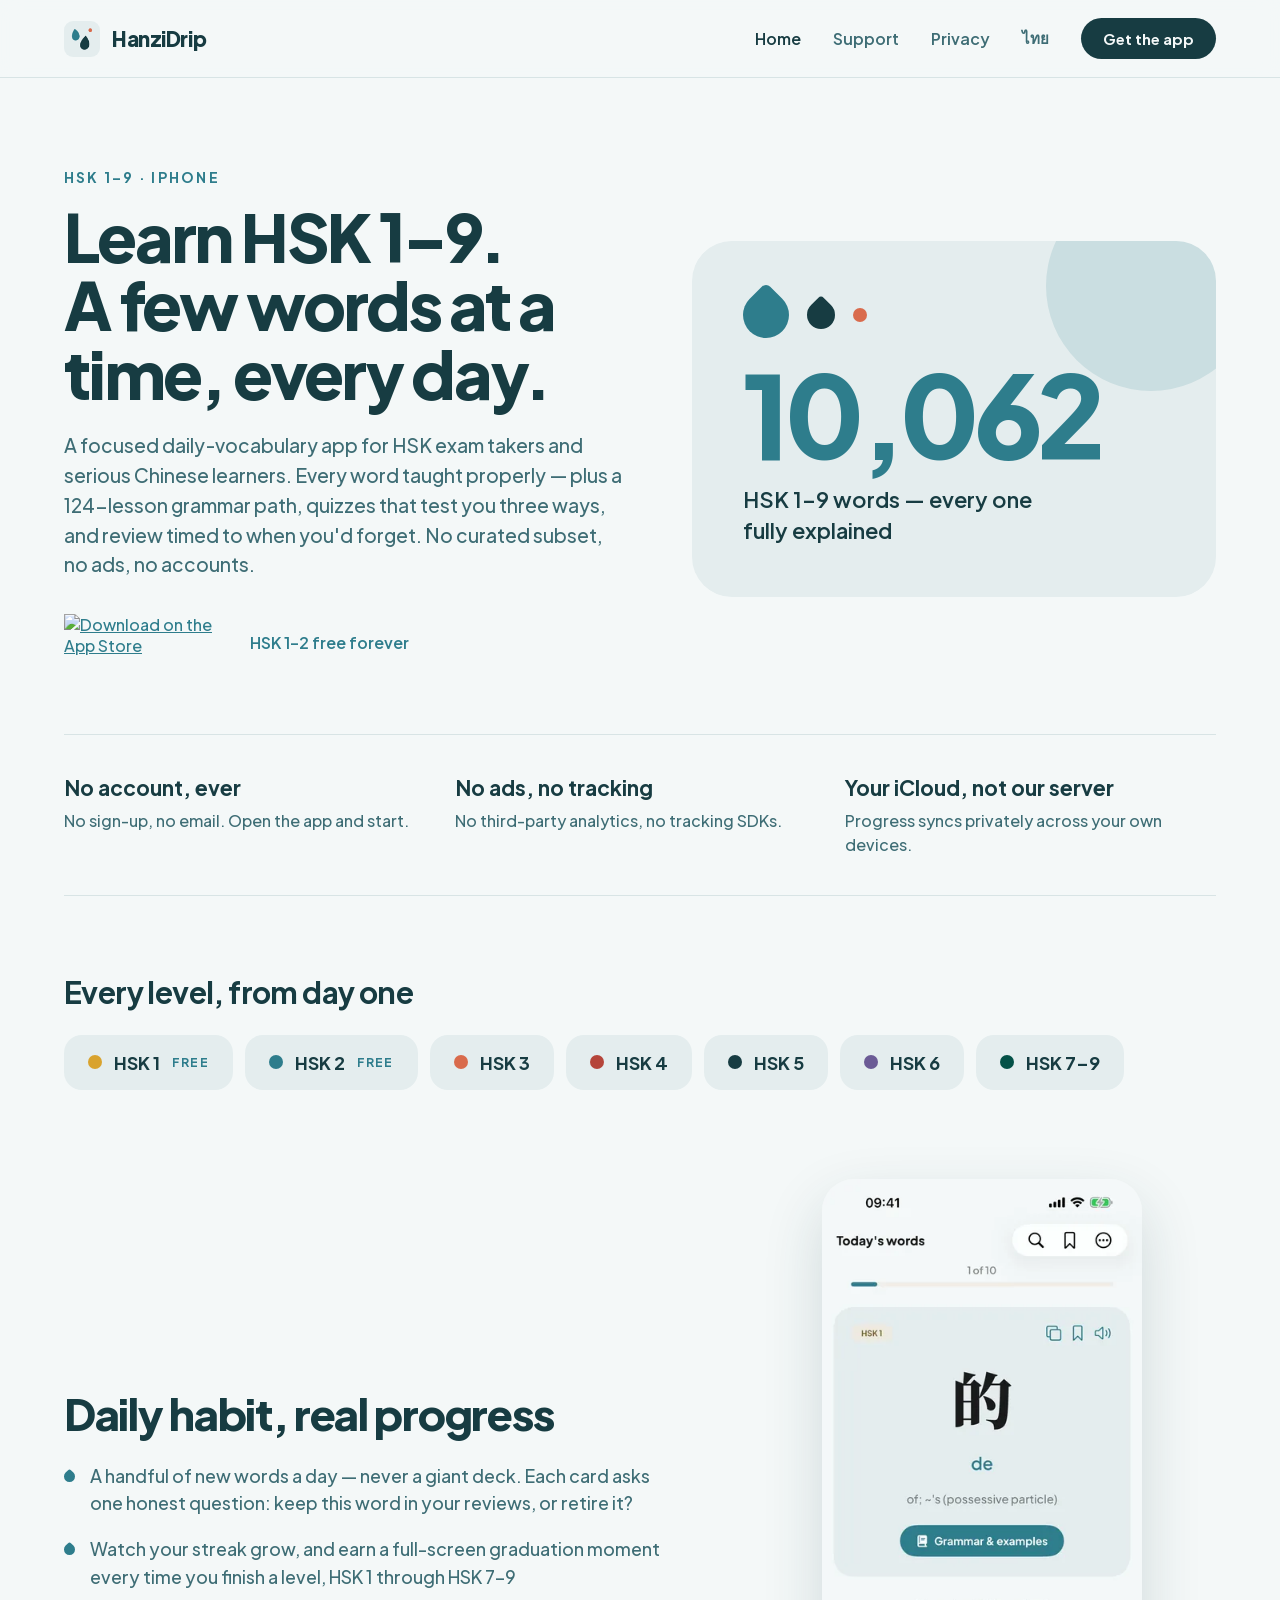
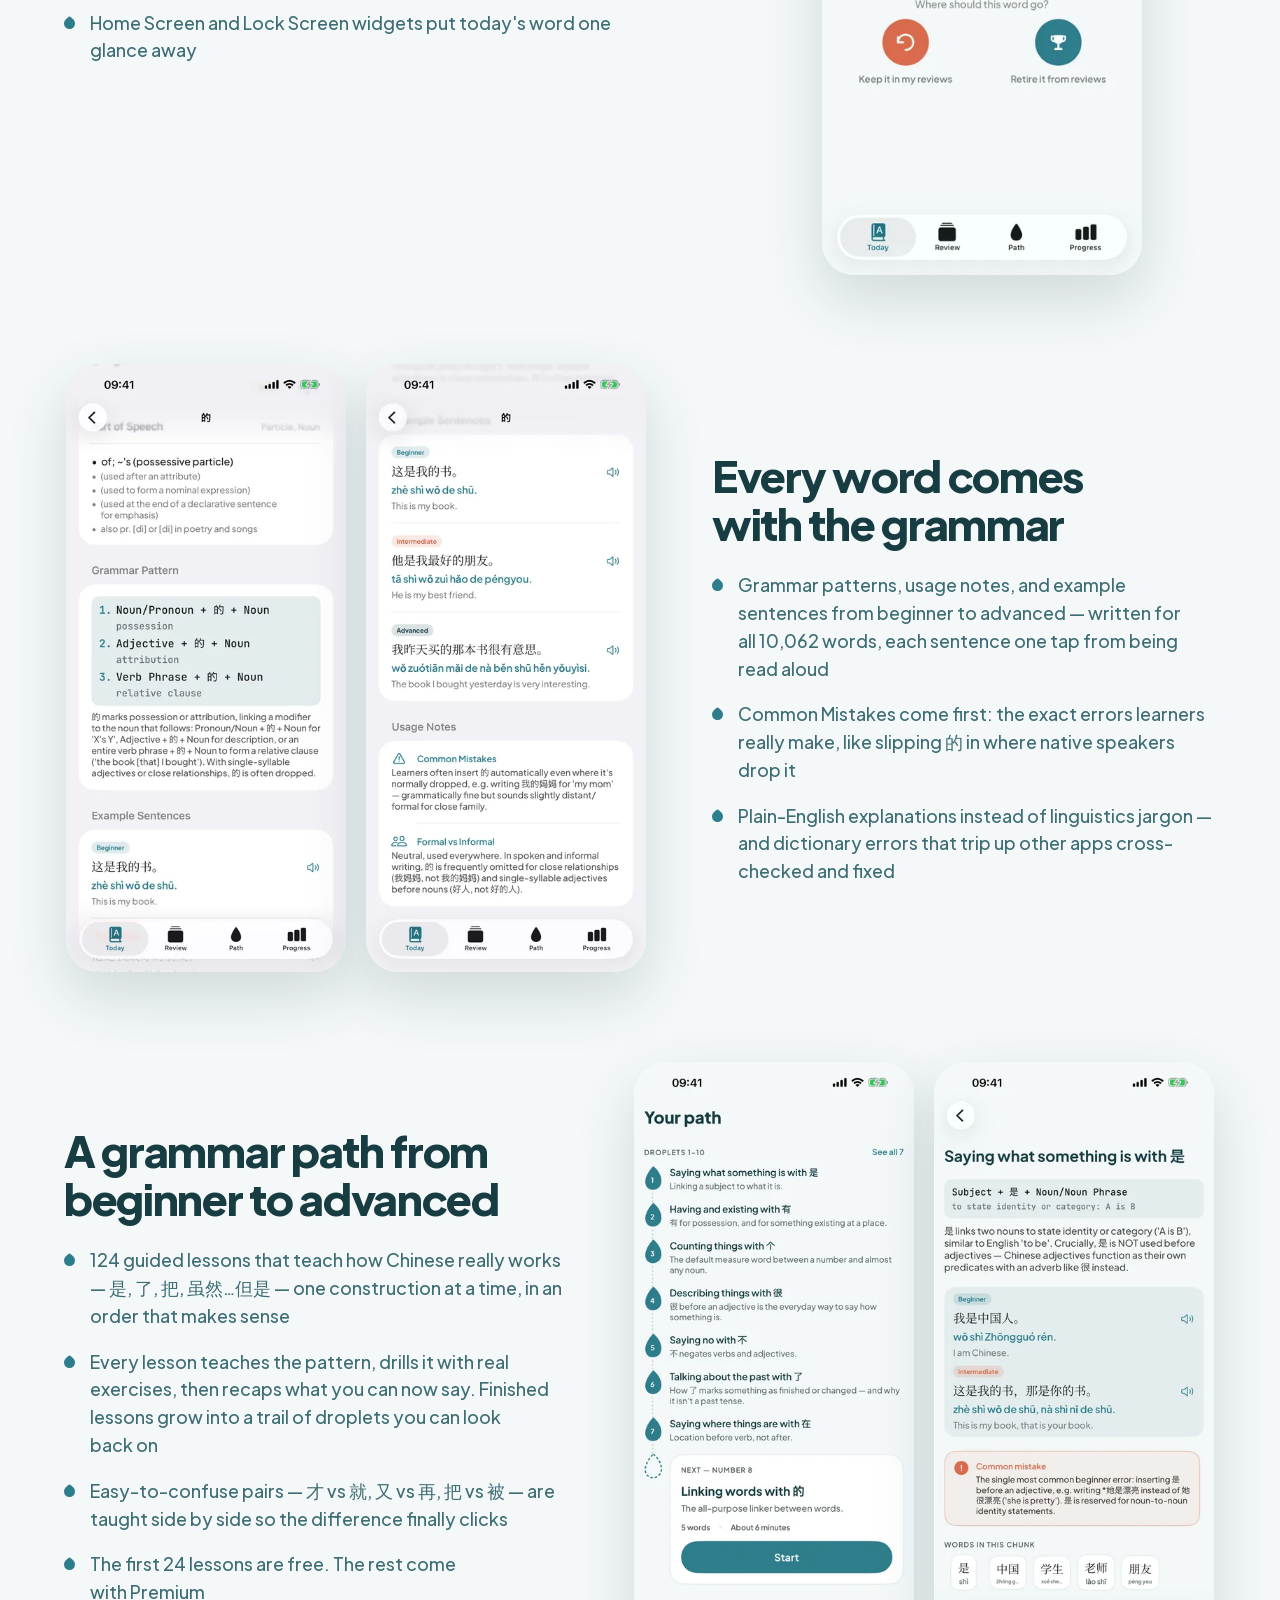
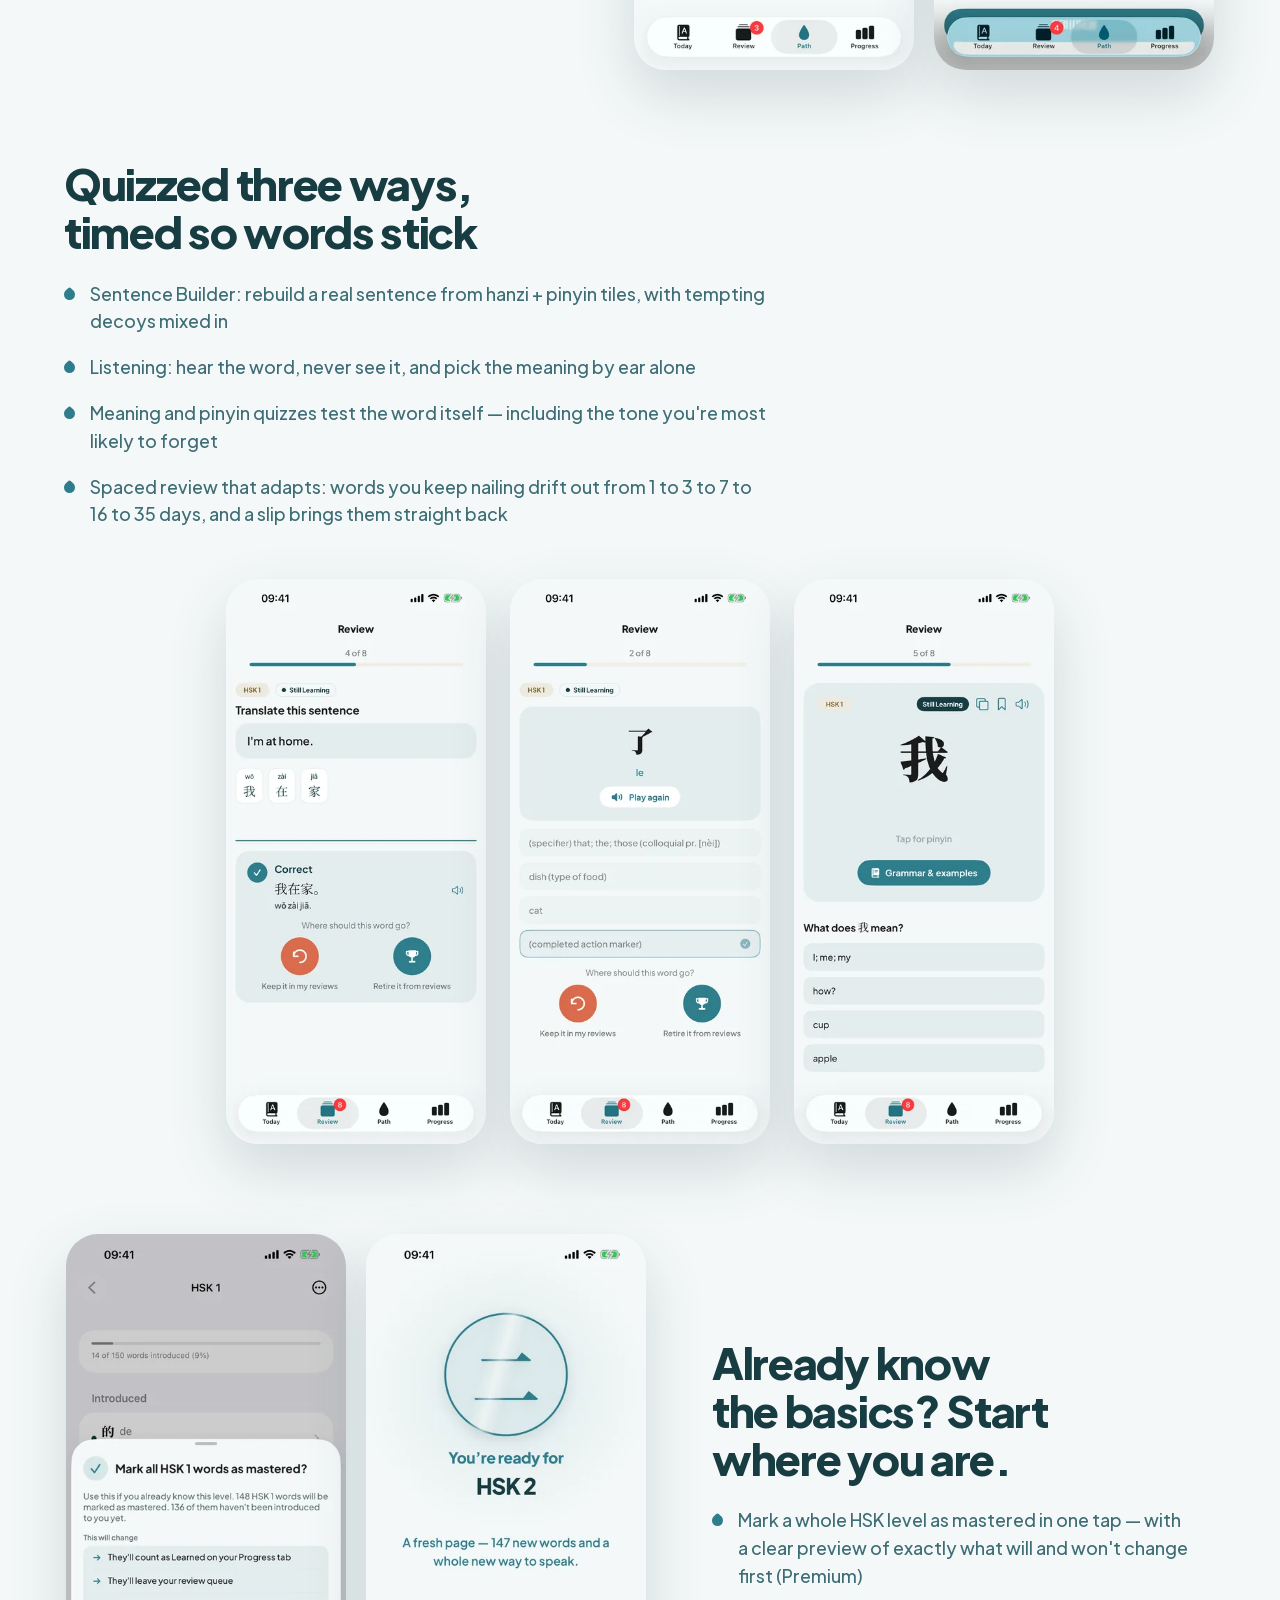
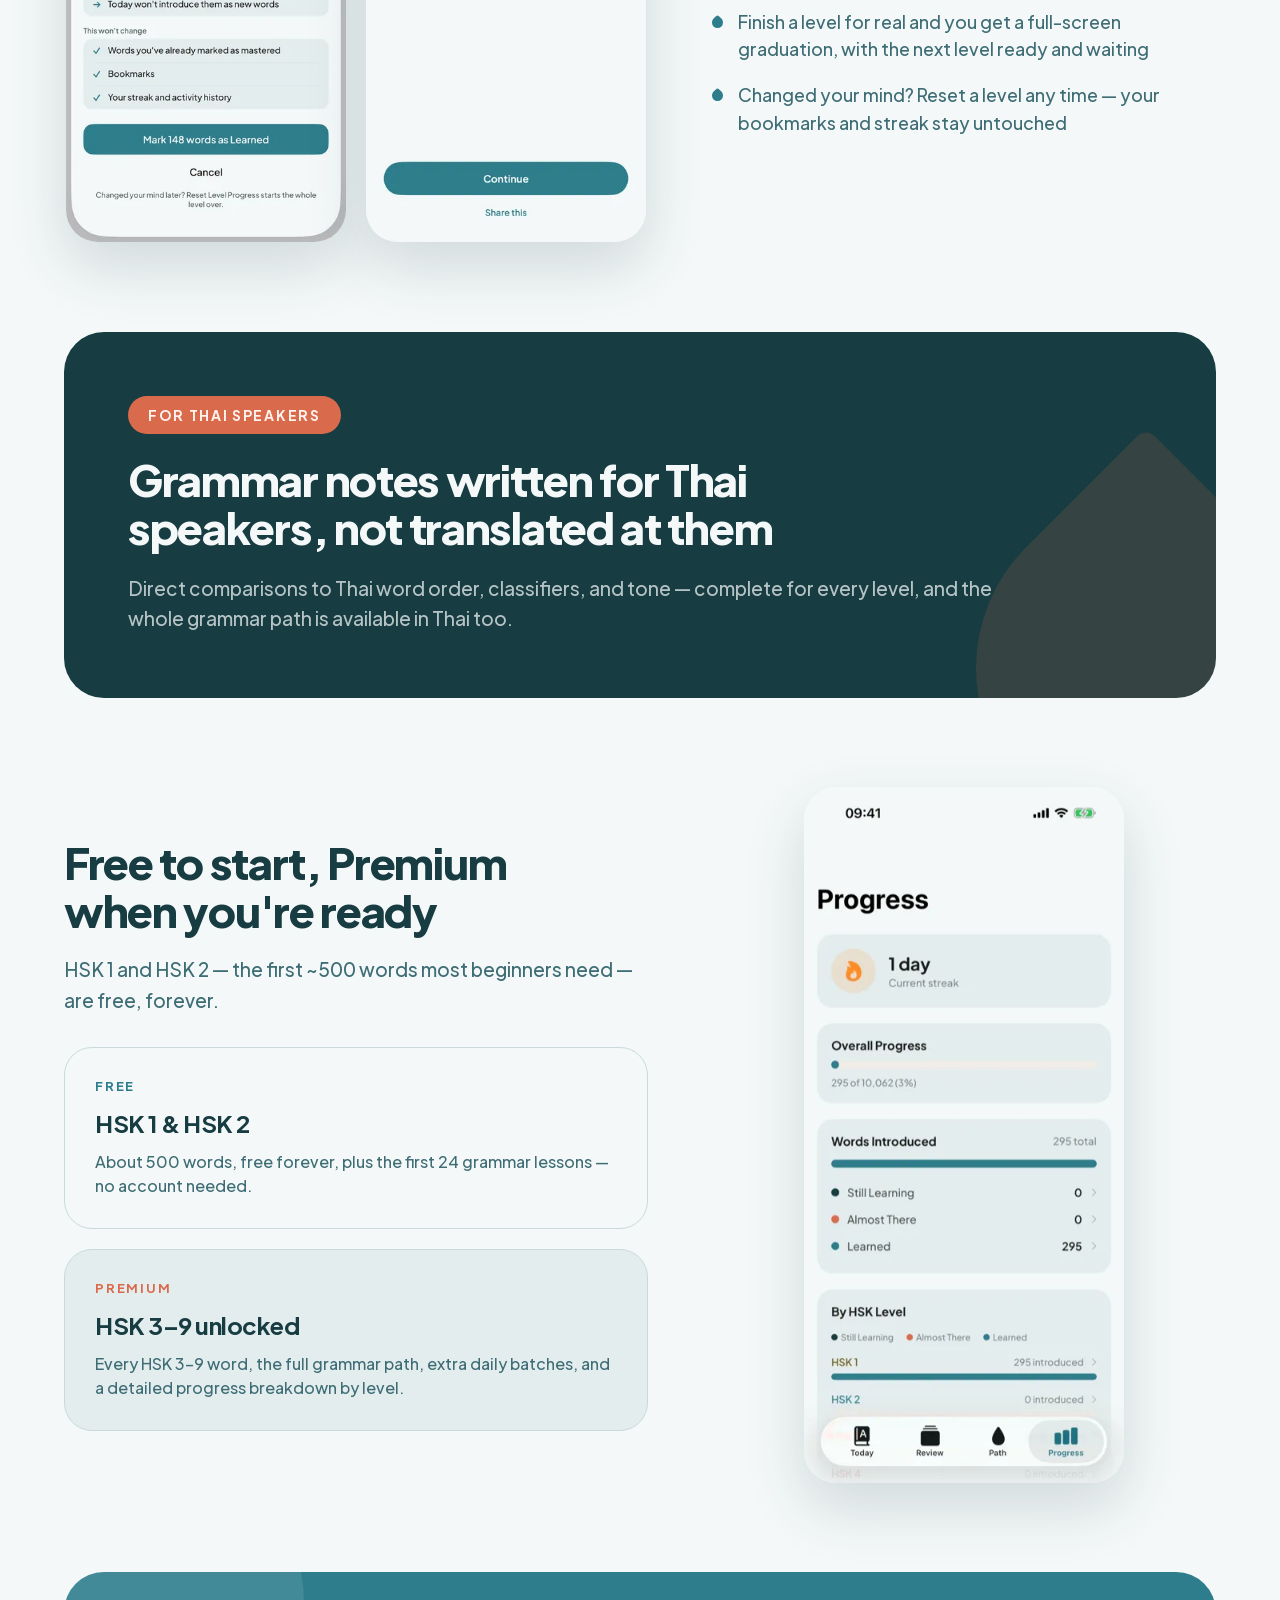
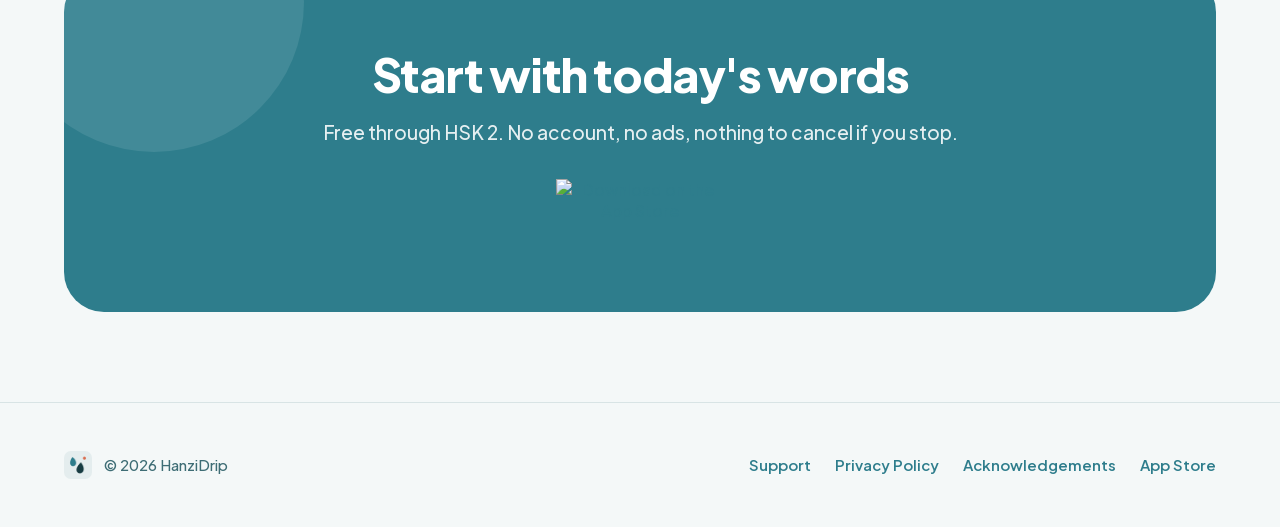
==== commit 14345651: "Retake the Progress screenshot for v1.5 (295 of 10,062) Co-Authored-By: Claude Opus 5.5 <noreply@ant" ====
--- a/index.html
+++ b/index.html
@@ -283,7 +283,7 @@
       <div style="flex: 1 1 300px; min-width: 0; display: flex; justify-content: center">
         <picture>
           <source type="image/webp" srcset="screenshots/progress-400.webp 400w, screenshots/progress-800.webp 800w" sizes="320px">
-          <img src="screenshots/progress-800.png" srcset="screenshots/progress-400.png 400w, screenshots/progress-800.png 800w" sizes="320px" alt="HanziDrip Progress screen showing current streak, overall progress out of 4,991 words, and a breakdown by HSK level" loading="lazy" style="width: 100%; max-width: 320px; height: auto; display: block; border-radius: 32px; box-shadow: 0 24px 60px rgba(23,60,66,0.16)">
+          <img src="screenshots/progress-800.png" srcset="screenshots/progress-400.png 400w, screenshots/progress-800.png 800w" sizes="320px" alt="HanziDrip Progress screen showing current streak, overall progress out of 10,062 words, and a breakdown by HSK level" loading="lazy" style="width: 100%; max-width: 320px; height: auto; display: block; border-radius: 32px; box-shadow: 0 24px 60px rgba(23,60,66,0.16)">
         </picture>
       </div>
     </div>
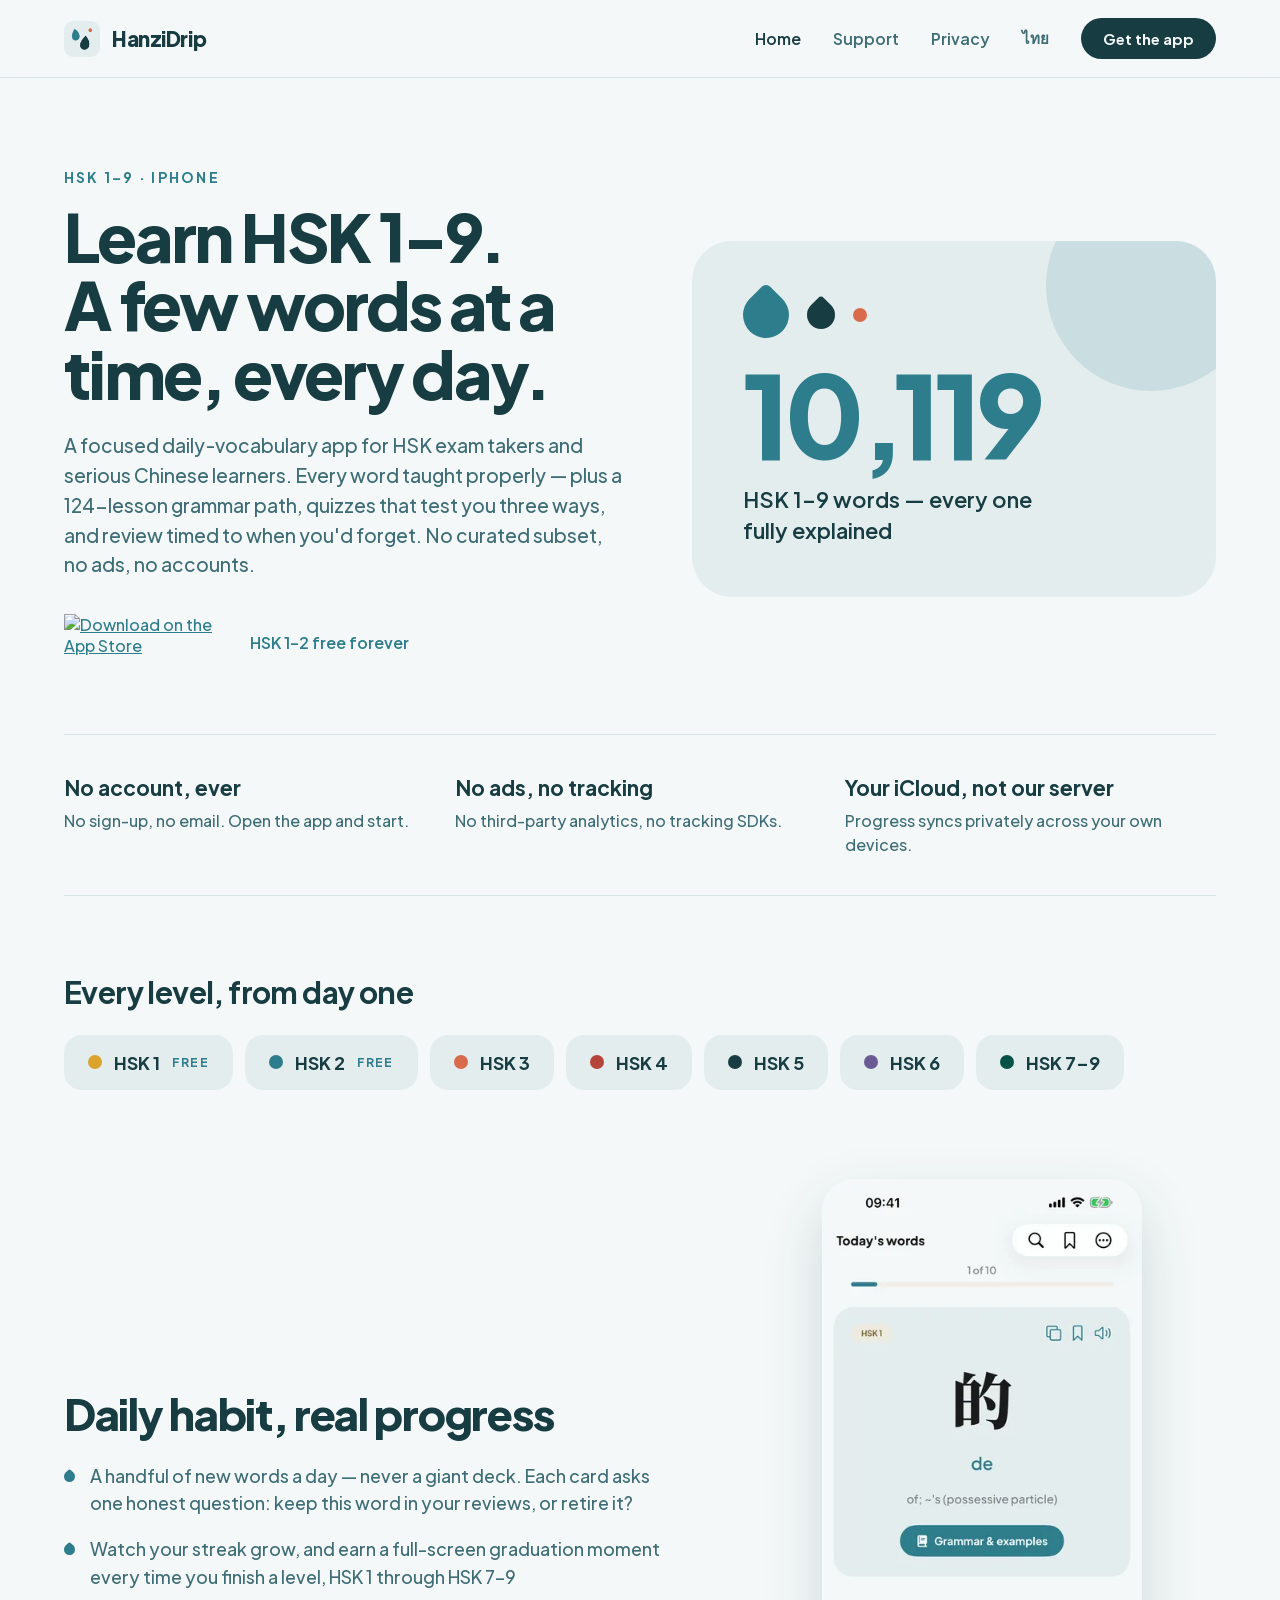
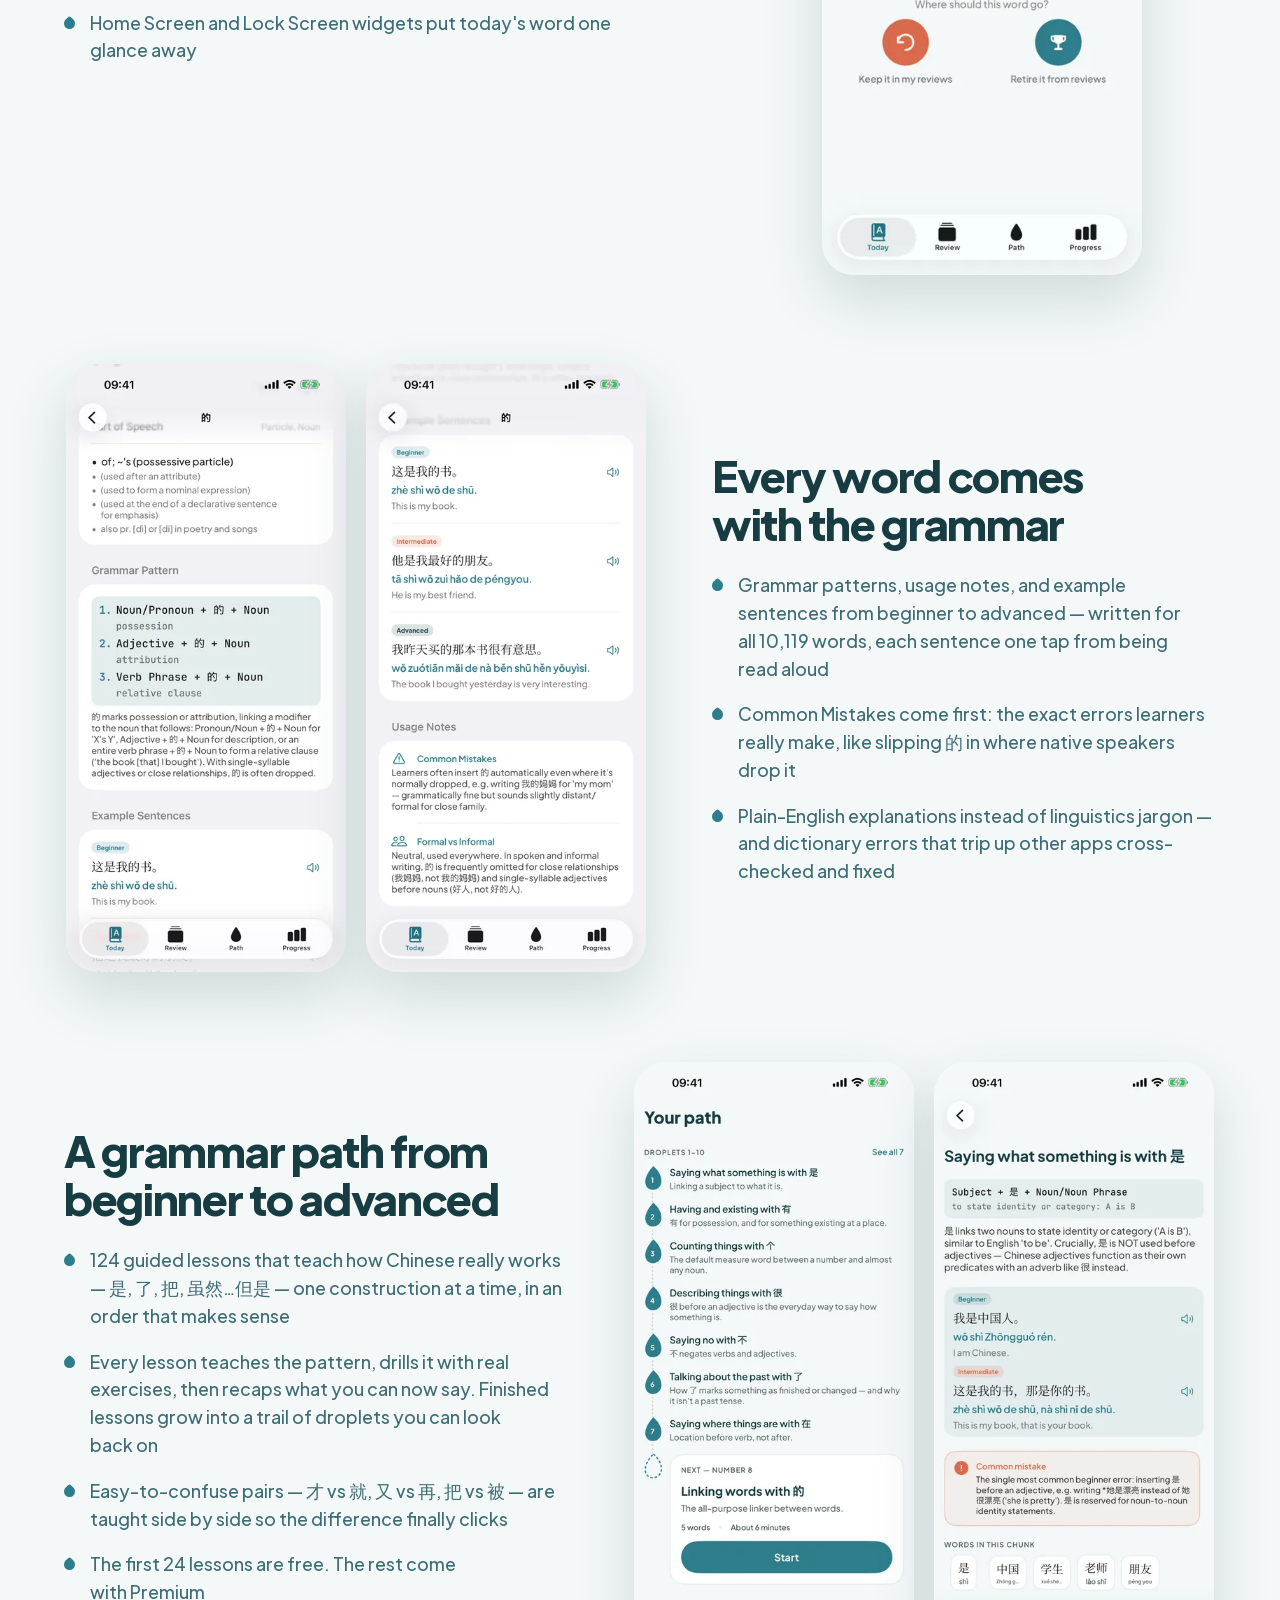
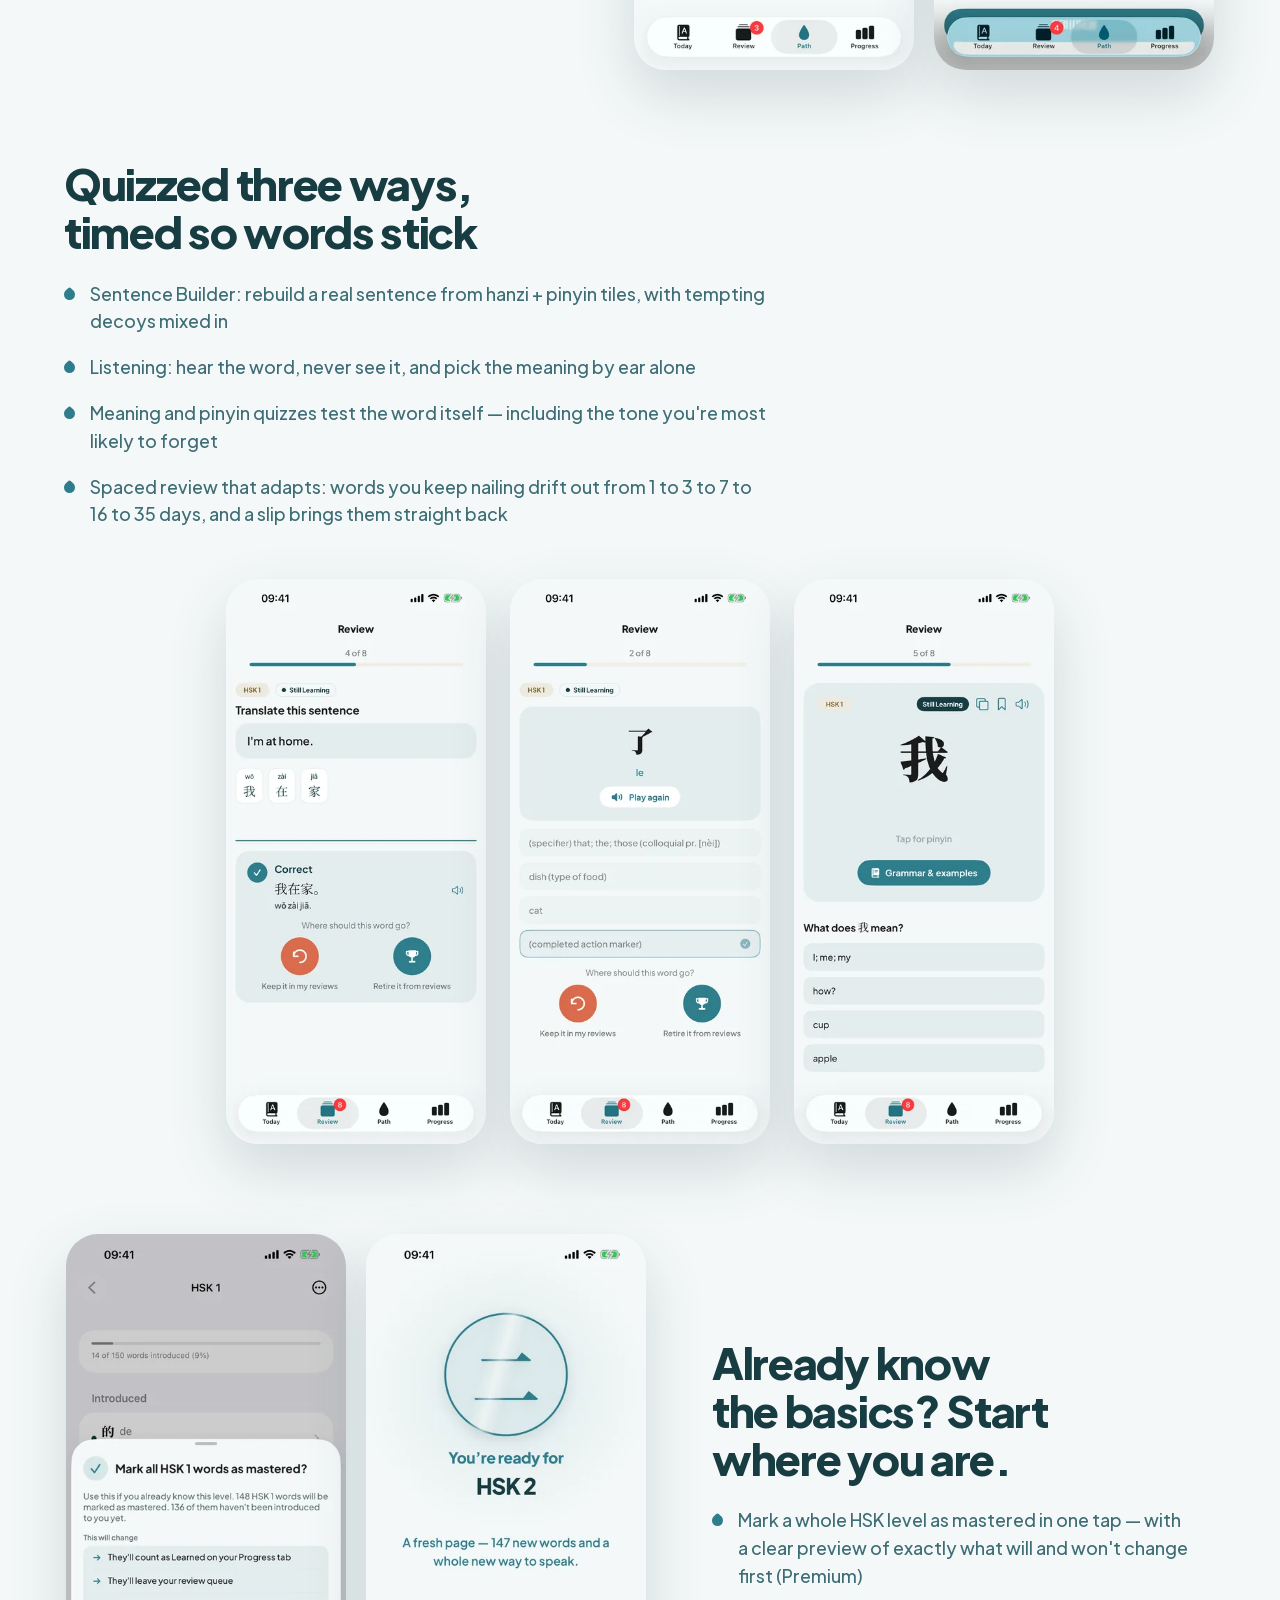
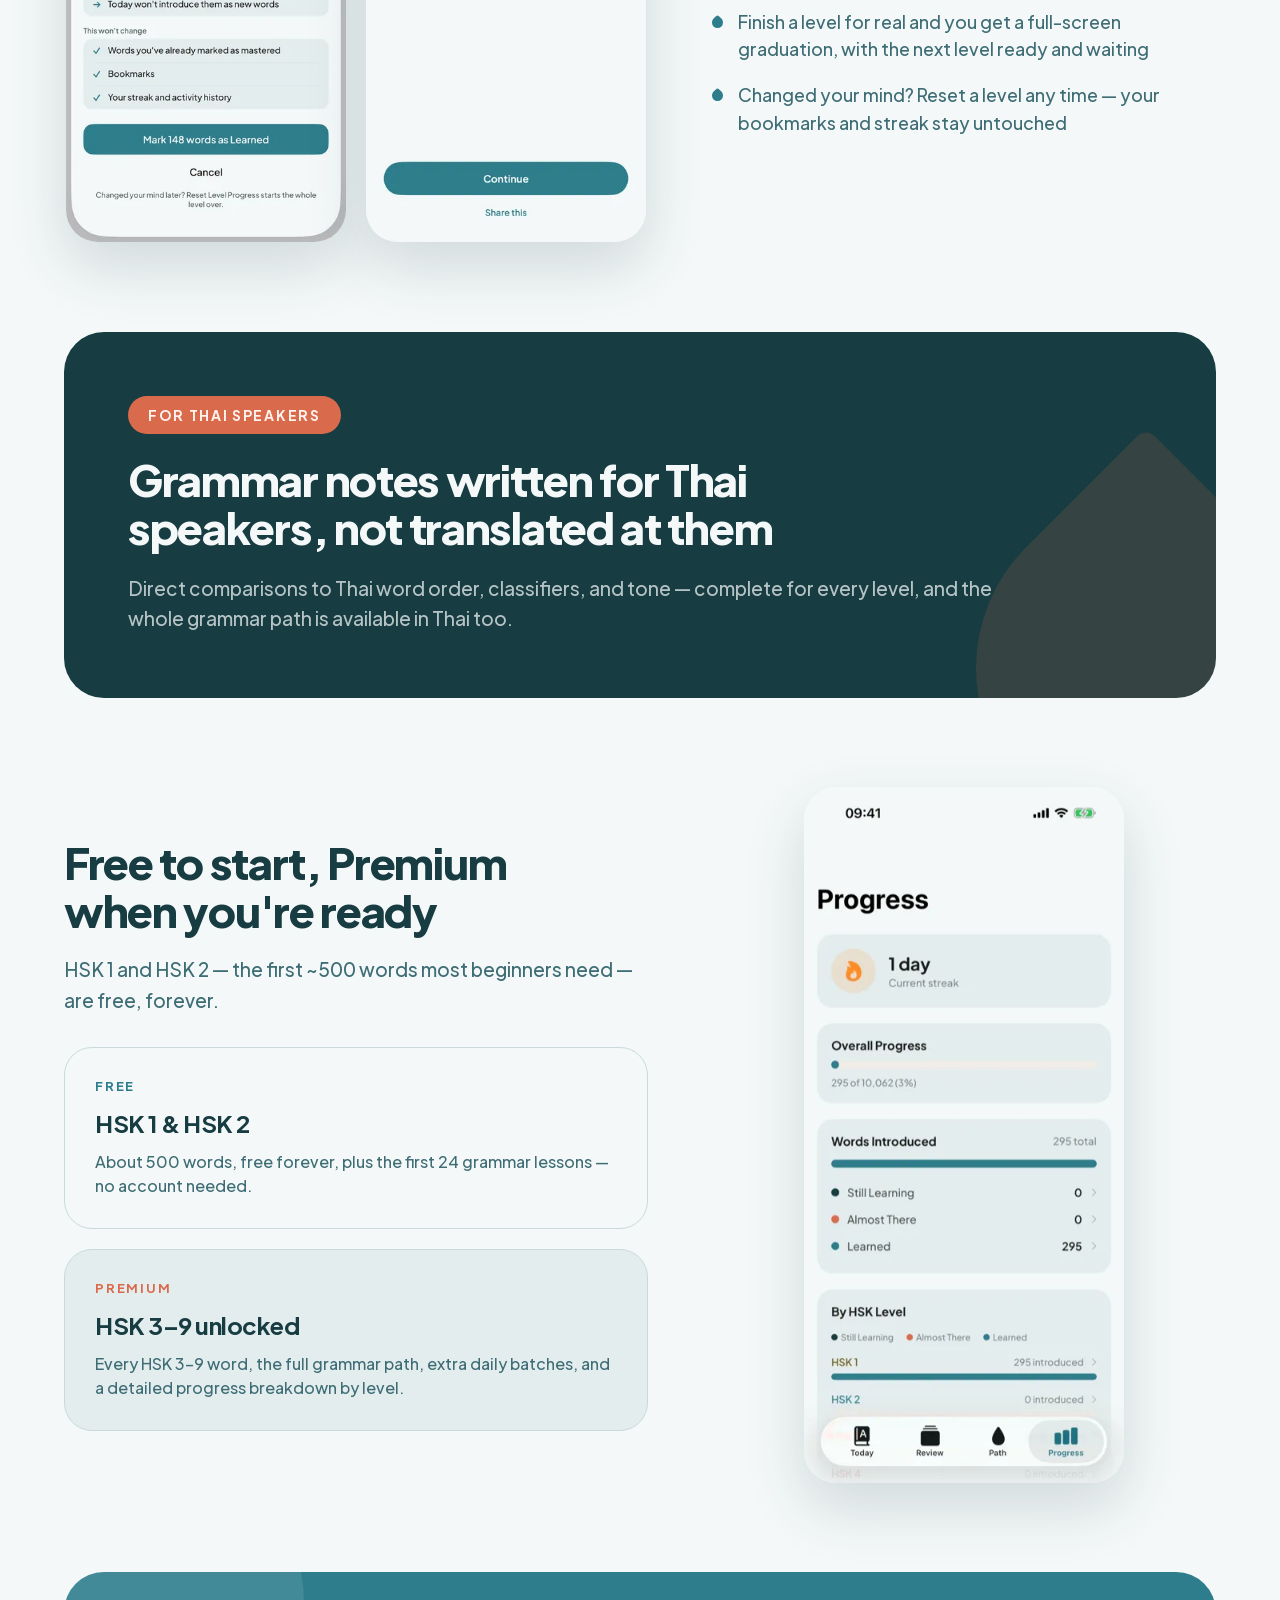
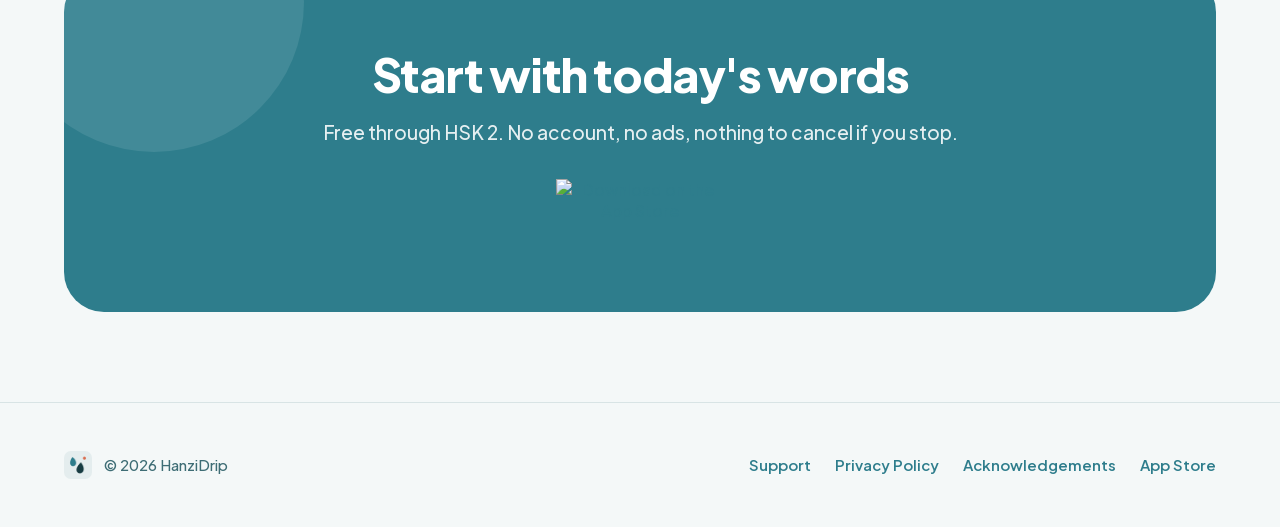
==== commit 7e5ed8a1: "Homepage (EN + TH): 10,119 words after adding 57 official HSK 1-5 words Co-Authored-By: Claude Opus " ====
--- a/index.html
+++ b/index.html
@@ -4,7 +4,7 @@
 <meta charset="utf-8">
 <meta name="viewport" content="width=device-width, initial-scale=1">
 <title>HanziDrip — HSK 1-9 Chinese Vocabulary &amp; Grammar</title>
-<meta name="description" content="10,062 words across the new HSK 1–9, with grammar notes, examples, a 124-lesson grammar path, and spaced review. Dedicated Thai-language support. No ads, no accounts. HSK 1-2 free forever.">
+<meta name="description" content="10,119 words across the new HSK 1–9, with grammar notes, examples, a 124-lesson grammar path, and spaced review. Dedicated Thai-language support. No ads, no accounts. HSK 1-2 free forever.">
 <link rel="canonical" href="https://kamonchanoklh.github.io/hanzidrip-pages/">
 <link rel="alternate" hreflang="en" href="https://kamonchanoklh.github.io/hanzidrip-pages/">
 <link rel="alternate" hreflang="th" href="https://kamonchanoklh.github.io/hanzidrip-pages/th/">
@@ -14,13 +14,13 @@
 <meta property="og:site_name" content="HanziDrip">
 <meta property="og:url" content="https://kamonchanoklh.github.io/hanzidrip-pages/">
 <meta property="og:title" content="HanziDrip — HSK 1-9 Chinese Vocabulary &amp; Grammar">
-<meta property="og:description" content="10,062 words across the new HSK 1–9, with grammar notes, examples, a 124-lesson grammar path, and spaced review. Dedicated Thai-language support. No ads, no accounts. HSK 1-2 free forever.">
+<meta property="og:description" content="10,119 words across the new HSK 1–9, with grammar notes, examples, a 124-lesson grammar path, and spaced review. Dedicated Thai-language support. No ads, no accounts. HSK 1-2 free forever.">
 <meta property="og:image" content="https://kamonchanoklh.github.io/hanzidrip-pages/assets/og-1200x630.png">
 <meta property="og:image:width" content="1200">
 <meta property="og:image:height" content="630">
 <meta name="twitter:card" content="summary_large_image">
 <meta name="twitter:title" content="HanziDrip — HSK 1-9 Chinese Vocabulary &amp; Grammar">
-<meta name="twitter:description" content="10,062 words across the new HSK 1–9, with grammar notes, examples, a 124-lesson grammar path, and spaced review.">
+<meta name="twitter:description" content="10,119 words across the new HSK 1–9, with grammar notes, examples, a 124-lesson grammar path, and spaced review.">
 <meta name="twitter:image" content="https://kamonchanoklh.github.io/hanzidrip-pages/assets/og-1200x630.png">
 <link href="assets/fonts.css" rel="stylesheet">
 <style>
@@ -79,7 +79,7 @@
             <div style="width: 28px; height: 28px; background: #173C42; border-radius: 50% 50% 50% 4px; transform: rotate(135deg)"></div>
             <div style="width: 14px; height: 14px; background: #D96B4C; border-radius: 50%"></div>
           </div>
-          <div style="position: relative; font: 800 clamp(64px, 9vw, 120px)/0.92 'Plus Jakarta Sans'; letter-spacing: -0.05em; color: #2E7D8C">10,062</div>
+          <div style="position: relative; font: 800 clamp(64px, 9vw, 120px)/0.92 'Plus Jakarta Sans'; letter-spacing: -0.05em; color: #2E7D8C">10,119</div>
           <div style="position: relative; margin-top: 18px; font: 600 clamp(17px, 1.7vw, 22px)/1.4 'Plus Jakarta Sans'; color: #173C42; text-wrap: pretty">HSK 1–9 words — every one fully explained</div>
         </div>
       </div>
@@ -169,7 +169,7 @@
       <div style="flex: 1 1 380px; min-width: 0">
         <h2 style="margin: 0; font: 800 clamp(28px, 3.4vw, 44px)/1.1 'Plus Jakarta Sans'; letter-spacing: -0.03em; color: #173C42; text-wrap: balance">Every word comes with the grammar</h2>
         <ul style="margin: 24px 0 0; padding: 0; list-style: none; display: flex; flex-direction: column; gap: 18px">
-          <li style="font: 500 clamp(16px, 1.4vw, 18px)/1.55 'Plus Jakarta Sans'; color: #3E6D75; padding-left: 26px; position: relative; text-wrap: pretty"><span style="position: absolute; left: 0; top: 9px; width: 11px; height: 11px; background: #2E7D8C; border-radius: 50% 50% 50% 2px; transform: rotate(135deg)"></span>Grammar patterns, usage notes, and example sentences from beginner to advanced — written for all 10,062 words, each sentence one tap from being read aloud</li>
+          <li style="font: 500 clamp(16px, 1.4vw, 18px)/1.55 'Plus Jakarta Sans'; color: #3E6D75; padding-left: 26px; position: relative; text-wrap: pretty"><span style="position: absolute; left: 0; top: 9px; width: 11px; height: 11px; background: #2E7D8C; border-radius: 50% 50% 50% 2px; transform: rotate(135deg)"></span>Grammar patterns, usage notes, and example sentences from beginner to advanced — written for all 10,119 words, each sentence one tap from being read aloud</li>
           <li style="font: 500 clamp(16px, 1.4vw, 18px)/1.55 'Plus Jakarta Sans'; color: #3E6D75; padding-left: 26px; position: relative; text-wrap: pretty"><span style="position: absolute; left: 0; top: 9px; width: 11px; height: 11px; background: #2E7D8C; border-radius: 50% 50% 50% 2px; transform: rotate(135deg)"></span>Common Mistakes come first: the exact errors learners really make, like slipping 的 in where native speakers drop it</li>
           <li style="font: 500 clamp(16px, 1.4vw, 18px)/1.55 'Plus Jakarta Sans'; color: #3E6D75; padding-left: 26px; position: relative; text-wrap: pretty"><span style="position: absolute; left: 0; top: 9px; width: 11px; height: 11px; background: #2E7D8C; border-radius: 50% 50% 50% 2px; transform: rotate(135deg)"></span>Plain-English explanations instead of linguistics jargon — and dictionary errors that trip up other apps cross-checked and fixed</li>
         </ul>
@@ -283,7 +283,7 @@
       <div style="flex: 1 1 300px; min-width: 0; display: flex; justify-content: center">
         <picture>
           <source type="image/webp" srcset="screenshots/progress-400.webp 400w, screenshots/progress-800.webp 800w" sizes="320px">
-          <img src="screenshots/progress-800.png" srcset="screenshots/progress-400.png 400w, screenshots/progress-800.png 800w" sizes="320px" alt="HanziDrip Progress screen showing current streak, overall progress out of 10,062 words, and a breakdown by HSK level" loading="lazy" style="width: 100%; max-width: 320px; height: auto; display: block; border-radius: 32px; box-shadow: 0 24px 60px rgba(23,60,66,0.16)">
+          <img src="screenshots/progress-800.png" srcset="screenshots/progress-400.png 400w, screenshots/progress-800.png 800w" sizes="320px" alt="HanziDrip Progress screen showing current streak, overall progress out of 10,119 words, and a breakdown by HSK level" loading="lazy" style="width: 100%; max-width: 320px; height: auto; display: block; border-radius: 32px; box-shadow: 0 24px 60px rgba(23,60,66,0.16)">
         </picture>
       </div>
     </div>
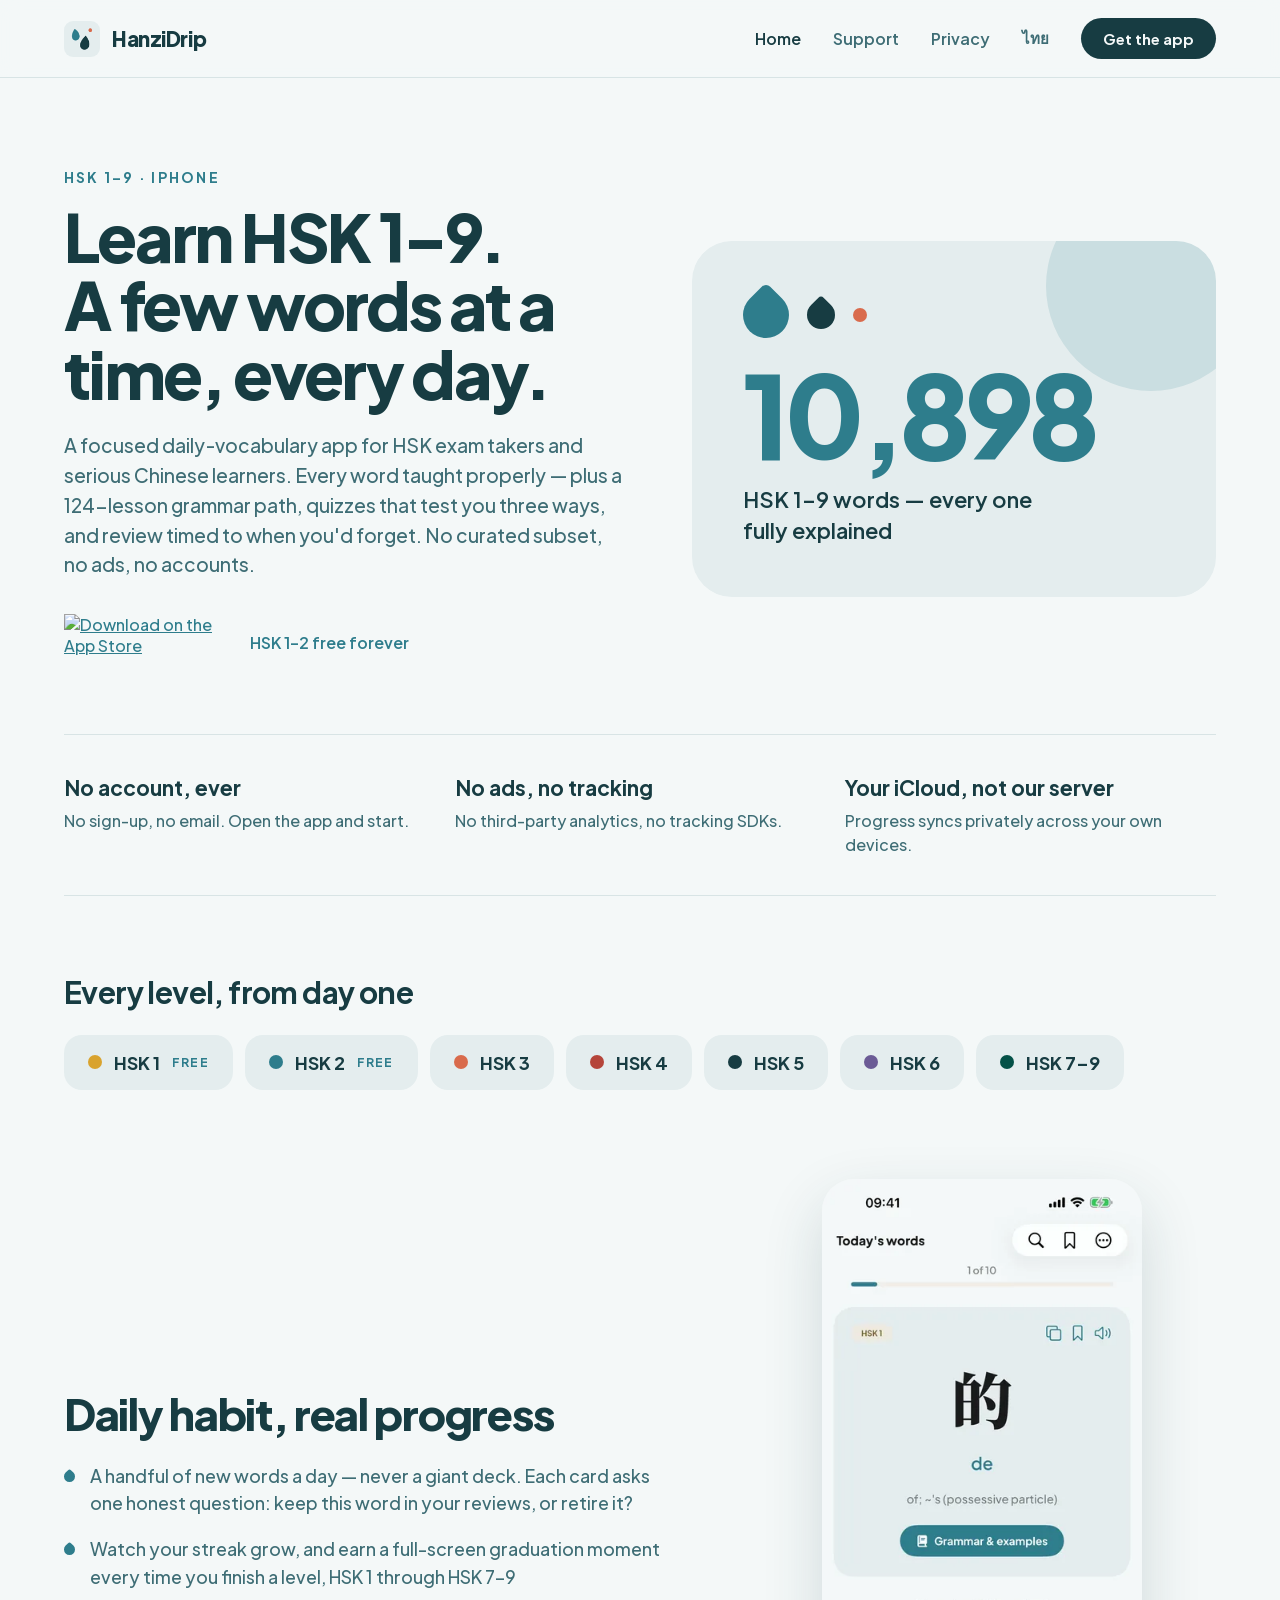
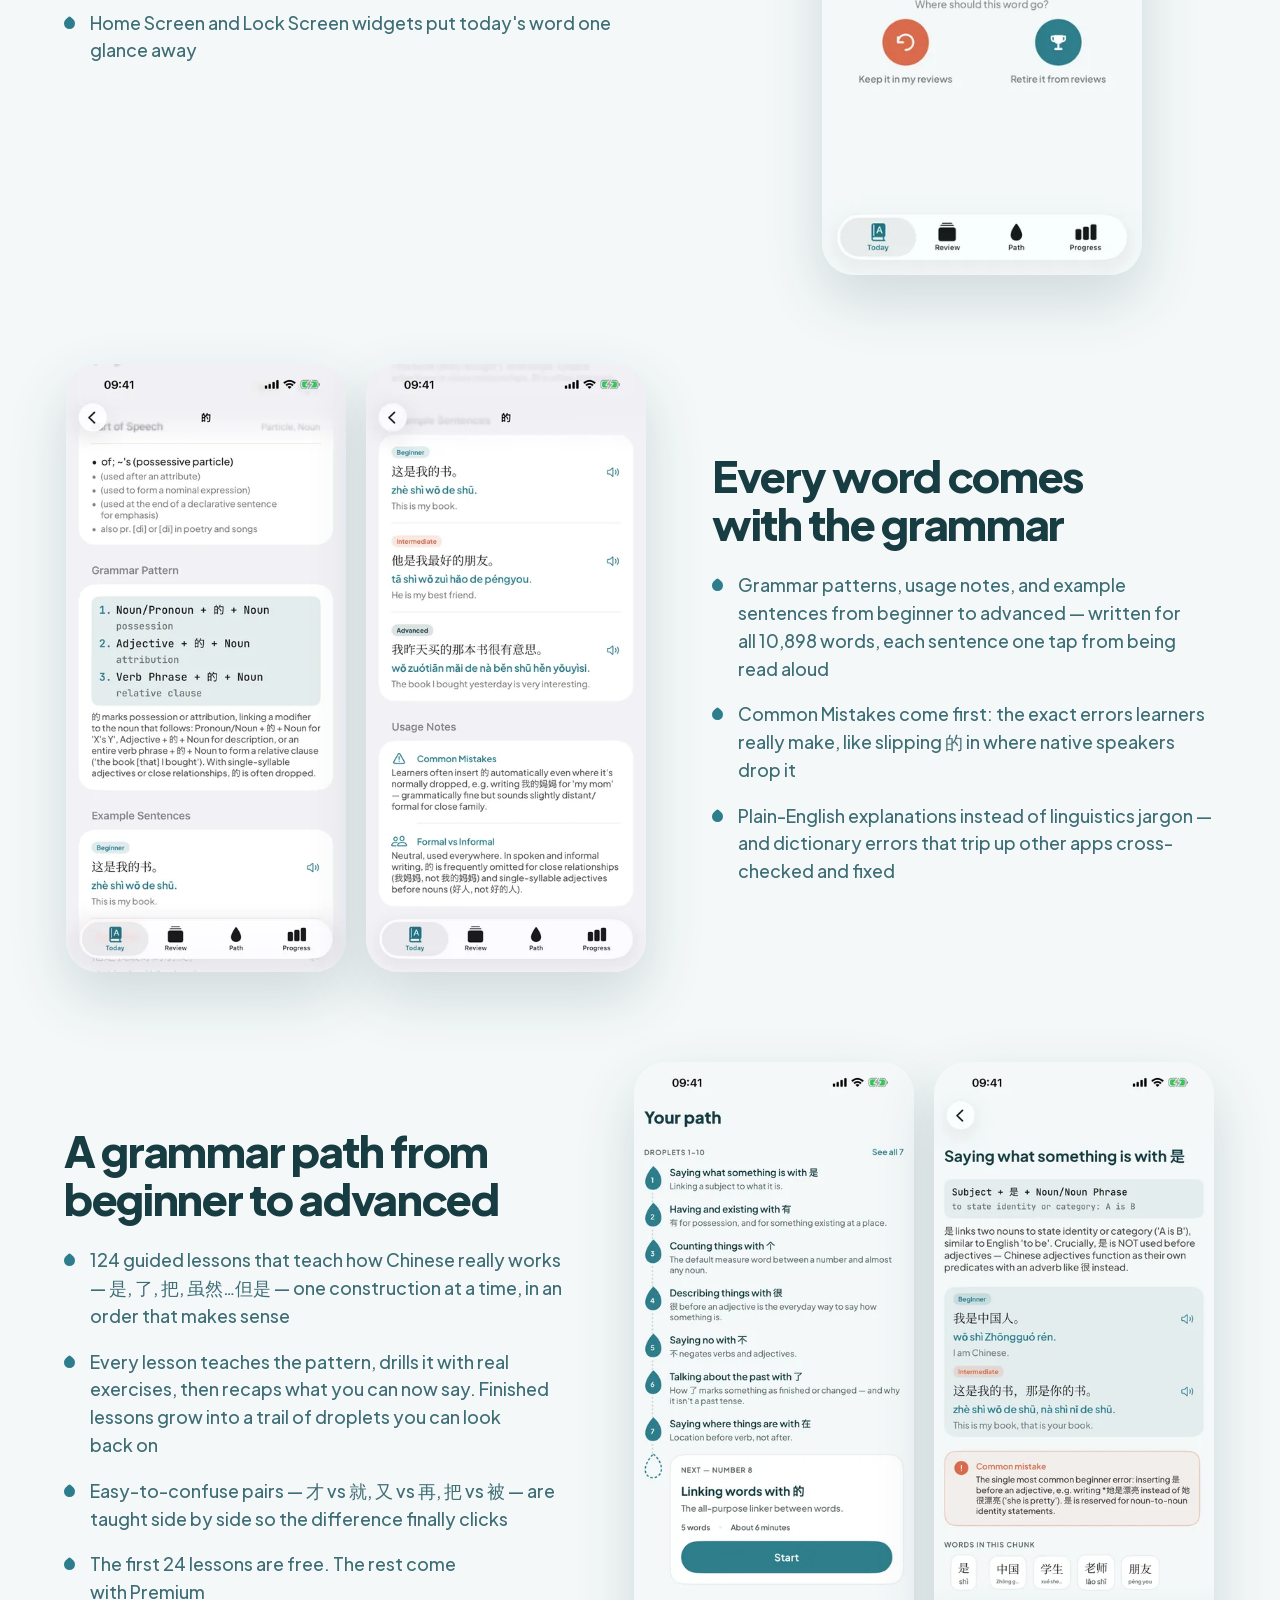
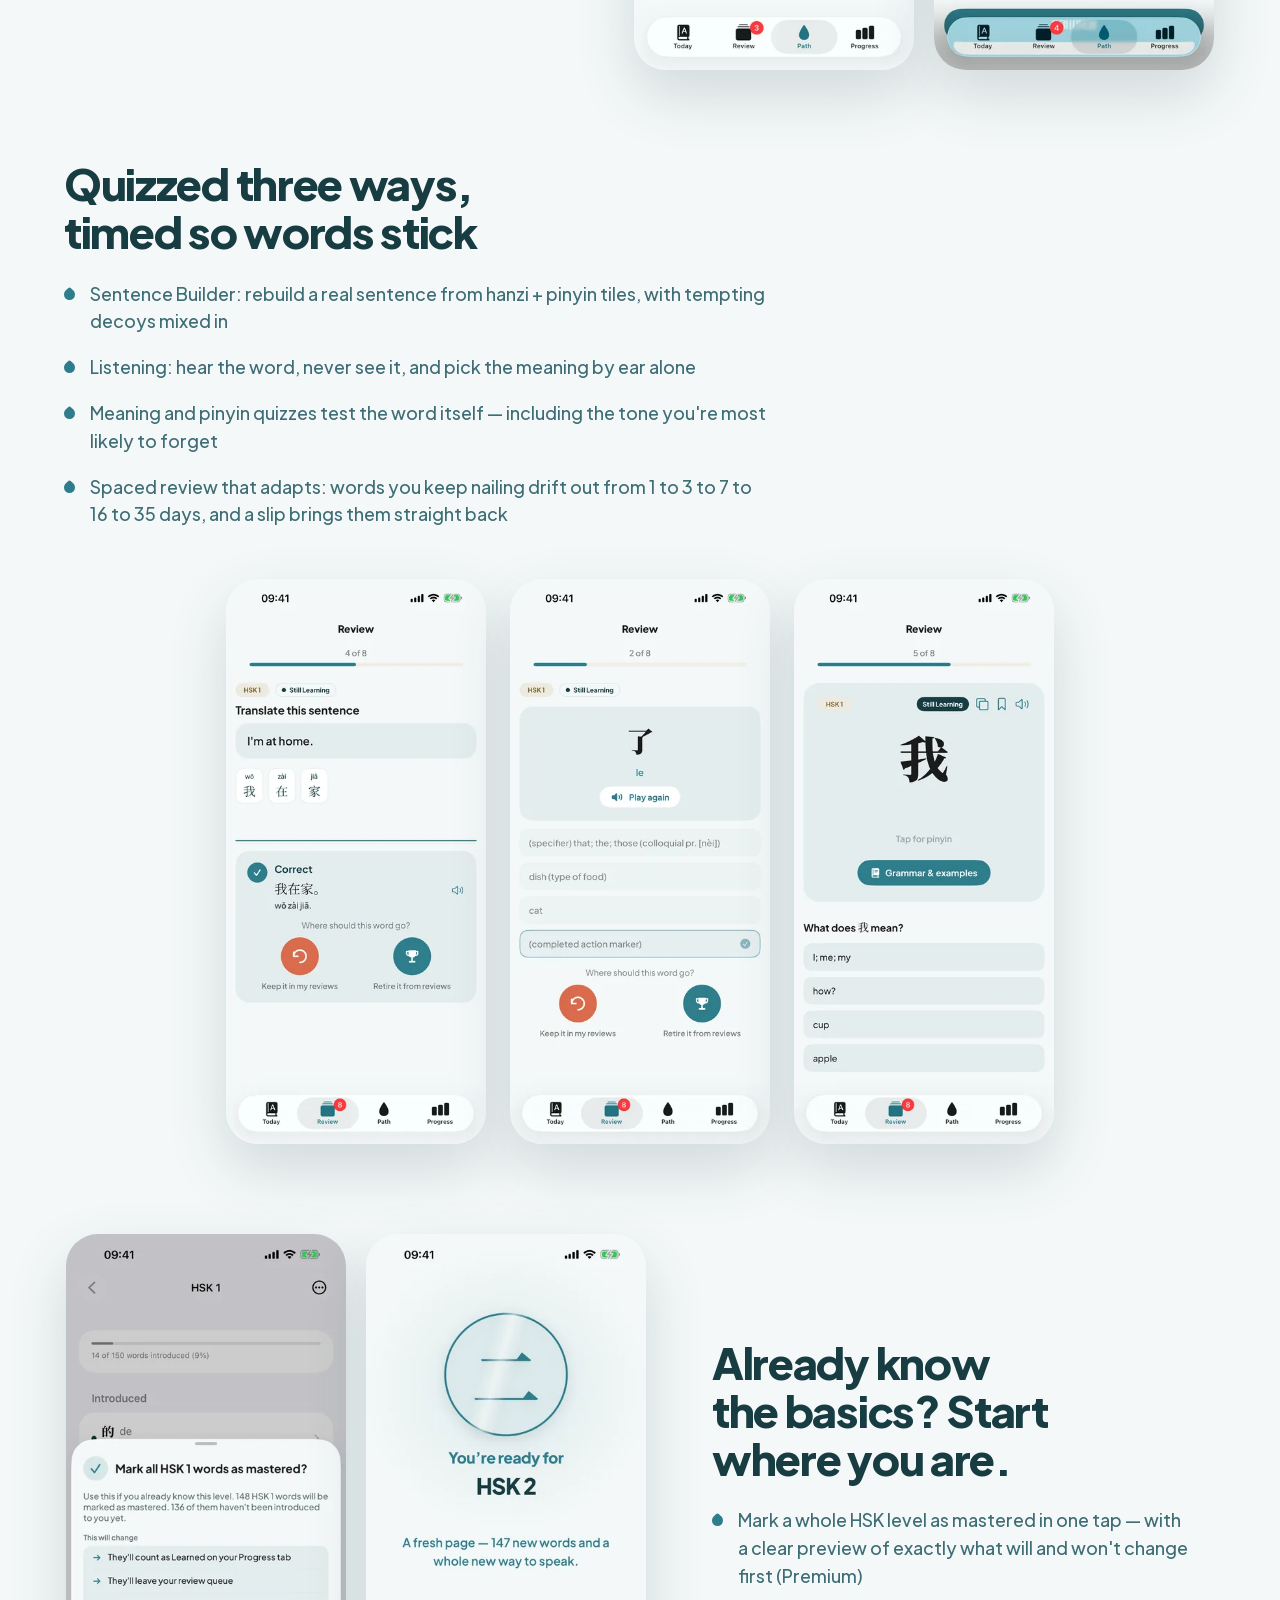
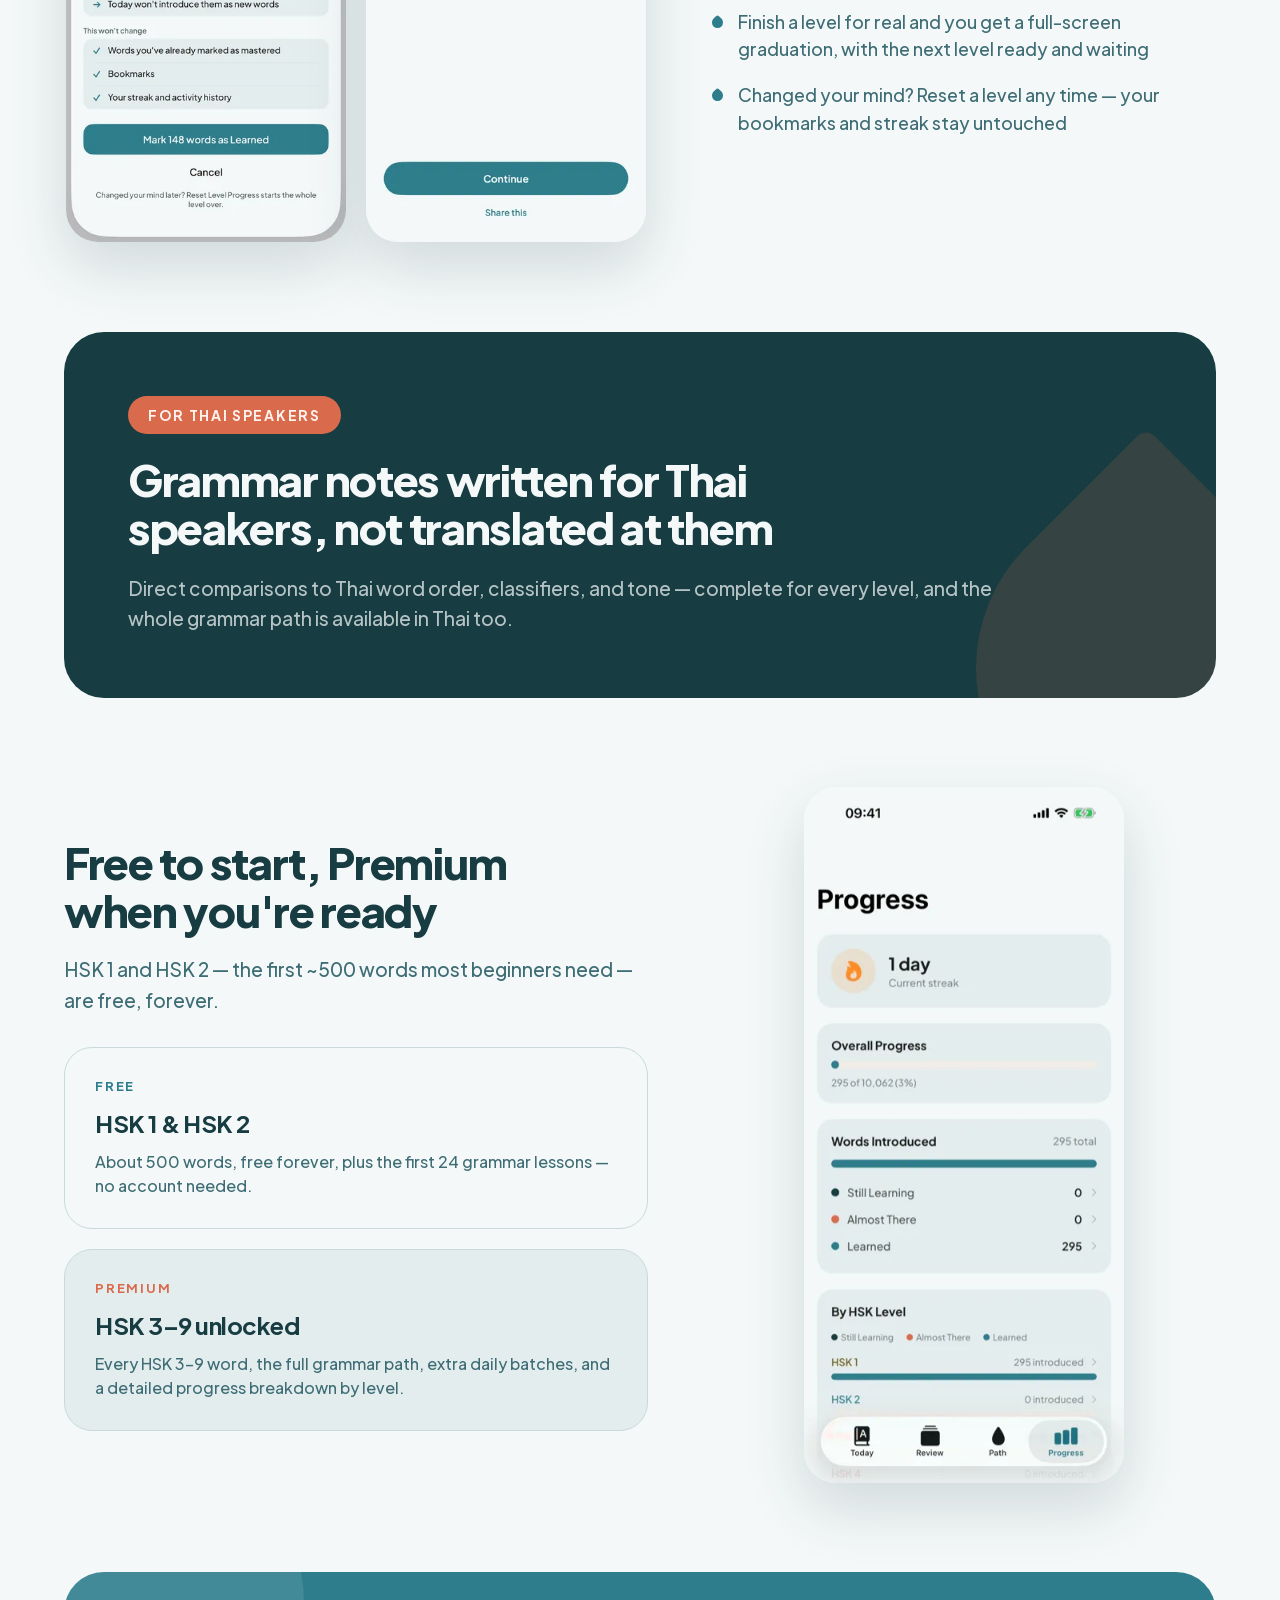
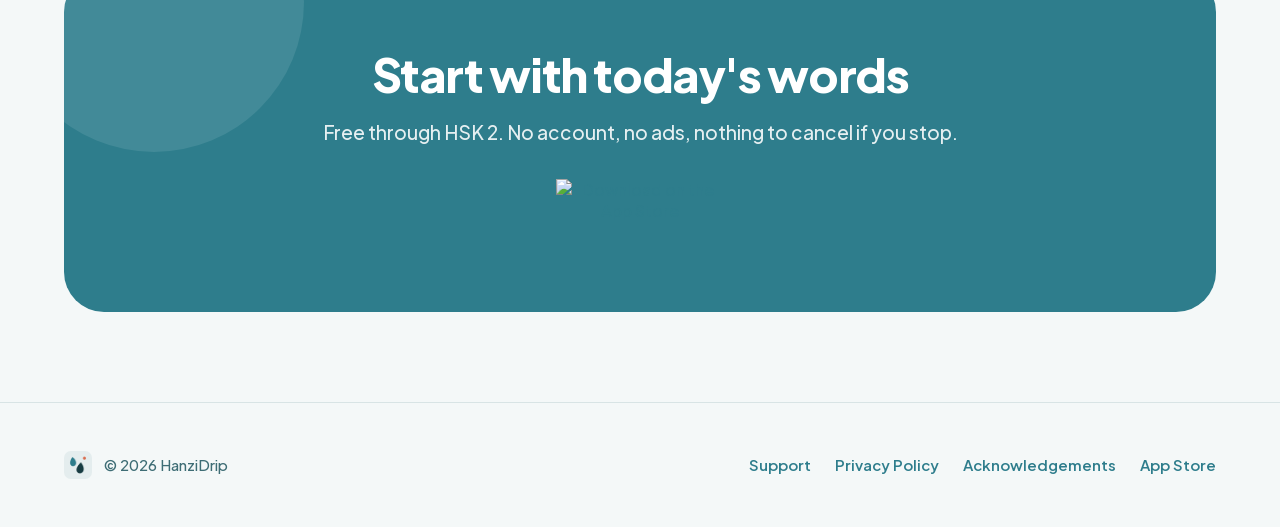
==== commit 9c7fa807: "Homepage (EN + TH): 10,898 words, every official HSK 3.0 word Co-Authored-By: Claude Opus 5.5 <norep" ====
--- a/index.html
+++ b/index.html
@@ -4,7 +4,7 @@
 <meta charset="utf-8">
 <meta name="viewport" content="width=device-width, initial-scale=1">
 <title>HanziDrip — HSK 1-9 Chinese Vocabulary &amp; Grammar</title>
-<meta name="description" content="10,119 words across the new HSK 1–9, with grammar notes, examples, a 124-lesson grammar path, and spaced review. Dedicated Thai-language support. No ads, no accounts. HSK 1-2 free forever.">
+<meta name="description" content="10,898 words across the new HSK 1–9, with grammar notes, examples, a 124-lesson grammar path, and spaced review. Dedicated Thai-language support. No ads, no accounts. HSK 1-2 free forever.">
 <link rel="canonical" href="https://kamonchanoklh.github.io/hanzidrip-pages/">
 <link rel="alternate" hreflang="en" href="https://kamonchanoklh.github.io/hanzidrip-pages/">
 <link rel="alternate" hreflang="th" href="https://kamonchanoklh.github.io/hanzidrip-pages/th/">
@@ -14,13 +14,13 @@
 <meta property="og:site_name" content="HanziDrip">
 <meta property="og:url" content="https://kamonchanoklh.github.io/hanzidrip-pages/">
 <meta property="og:title" content="HanziDrip — HSK 1-9 Chinese Vocabulary &amp; Grammar">
-<meta property="og:description" content="10,119 words across the new HSK 1–9, with grammar notes, examples, a 124-lesson grammar path, and spaced review. Dedicated Thai-language support. No ads, no accounts. HSK 1-2 free forever.">
+<meta property="og:description" content="10,898 words across the new HSK 1–9, with grammar notes, examples, a 124-lesson grammar path, and spaced review. Dedicated Thai-language support. No ads, no accounts. HSK 1-2 free forever.">
 <meta property="og:image" content="https://kamonchanoklh.github.io/hanzidrip-pages/assets/og-1200x630.png">
 <meta property="og:image:width" content="1200">
 <meta property="og:image:height" content="630">
 <meta name="twitter:card" content="summary_large_image">
 <meta name="twitter:title" content="HanziDrip — HSK 1-9 Chinese Vocabulary &amp; Grammar">
-<meta name="twitter:description" content="10,119 words across the new HSK 1–9, with grammar notes, examples, a 124-lesson grammar path, and spaced review.">
+<meta name="twitter:description" content="10,898 words across the new HSK 1–9, with grammar notes, examples, a 124-lesson grammar path, and spaced review.">
 <meta name="twitter:image" content="https://kamonchanoklh.github.io/hanzidrip-pages/assets/og-1200x630.png">
 <link href="assets/fonts.css" rel="stylesheet">
 <style>
@@ -79,7 +79,7 @@
             <div style="width: 28px; height: 28px; background: #173C42; border-radius: 50% 50% 50% 4px; transform: rotate(135deg)"></div>
             <div style="width: 14px; height: 14px; background: #D96B4C; border-radius: 50%"></div>
           </div>
-          <div style="position: relative; font: 800 clamp(64px, 9vw, 120px)/0.92 'Plus Jakarta Sans'; letter-spacing: -0.05em; color: #2E7D8C">10,119</div>
+          <div style="position: relative; font: 800 clamp(64px, 9vw, 120px)/0.92 'Plus Jakarta Sans'; letter-spacing: -0.05em; color: #2E7D8C">10,898</div>
           <div style="position: relative; margin-top: 18px; font: 600 clamp(17px, 1.7vw, 22px)/1.4 'Plus Jakarta Sans'; color: #173C42; text-wrap: pretty">HSK 1–9 words — every one fully explained</div>
         </div>
       </div>
@@ -169,7 +169,7 @@
       <div style="flex: 1 1 380px; min-width: 0">
         <h2 style="margin: 0; font: 800 clamp(28px, 3.4vw, 44px)/1.1 'Plus Jakarta Sans'; letter-spacing: -0.03em; color: #173C42; text-wrap: balance">Every word comes with the grammar</h2>
         <ul style="margin: 24px 0 0; padding: 0; list-style: none; display: flex; flex-direction: column; gap: 18px">
-          <li style="font: 500 clamp(16px, 1.4vw, 18px)/1.55 'Plus Jakarta Sans'; color: #3E6D75; padding-left: 26px; position: relative; text-wrap: pretty"><span style="position: absolute; left: 0; top: 9px; width: 11px; height: 11px; background: #2E7D8C; border-radius: 50% 50% 50% 2px; transform: rotate(135deg)"></span>Grammar patterns, usage notes, and example sentences from beginner to advanced — written for all 10,119 words, each sentence one tap from being read aloud</li>
+          <li style="font: 500 clamp(16px, 1.4vw, 18px)/1.55 'Plus Jakarta Sans'; color: #3E6D75; padding-left: 26px; position: relative; text-wrap: pretty"><span style="position: absolute; left: 0; top: 9px; width: 11px; height: 11px; background: #2E7D8C; border-radius: 50% 50% 50% 2px; transform: rotate(135deg)"></span>Grammar patterns, usage notes, and example sentences from beginner to advanced — written for all 10,898 words, each sentence one tap from being read aloud</li>
           <li style="font: 500 clamp(16px, 1.4vw, 18px)/1.55 'Plus Jakarta Sans'; color: #3E6D75; padding-left: 26px; position: relative; text-wrap: pretty"><span style="position: absolute; left: 0; top: 9px; width: 11px; height: 11px; background: #2E7D8C; border-radius: 50% 50% 50% 2px; transform: rotate(135deg)"></span>Common Mistakes come first: the exact errors learners really make, like slipping 的 in where native speakers drop it</li>
           <li style="font: 500 clamp(16px, 1.4vw, 18px)/1.55 'Plus Jakarta Sans'; color: #3E6D75; padding-left: 26px; position: relative; text-wrap: pretty"><span style="position: absolute; left: 0; top: 9px; width: 11px; height: 11px; background: #2E7D8C; border-radius: 50% 50% 50% 2px; transform: rotate(135deg)"></span>Plain-English explanations instead of linguistics jargon — and dictionary errors that trip up other apps cross-checked and fixed</li>
         </ul>
@@ -283,7 +283,7 @@
       <div style="flex: 1 1 300px; min-width: 0; display: flex; justify-content: center">
         <picture>
           <source type="image/webp" srcset="screenshots/progress-400.webp 400w, screenshots/progress-800.webp 800w" sizes="320px">
-          <img src="screenshots/progress-800.png" srcset="screenshots/progress-400.png 400w, screenshots/progress-800.png 800w" sizes="320px" alt="HanziDrip Progress screen showing current streak, overall progress out of 10,119 words, and a breakdown by HSK level" loading="lazy" style="width: 100%; max-width: 320px; height: auto; display: block; border-radius: 32px; box-shadow: 0 24px 60px rgba(23,60,66,0.16)">
+          <img src="screenshots/progress-800.png" srcset="screenshots/progress-400.png 400w, screenshots/progress-800.png 800w" sizes="320px" alt="HanziDrip Progress screen showing current streak, overall progress out of 10,898 words, and a breakdown by HSK level" loading="lazy" style="width: 100%; max-width: 320px; height: auto; display: block; border-radius: 32px; box-shadow: 0 24px 60px rgba(23,60,66,0.16)">
         </picture>
       </div>
     </div>
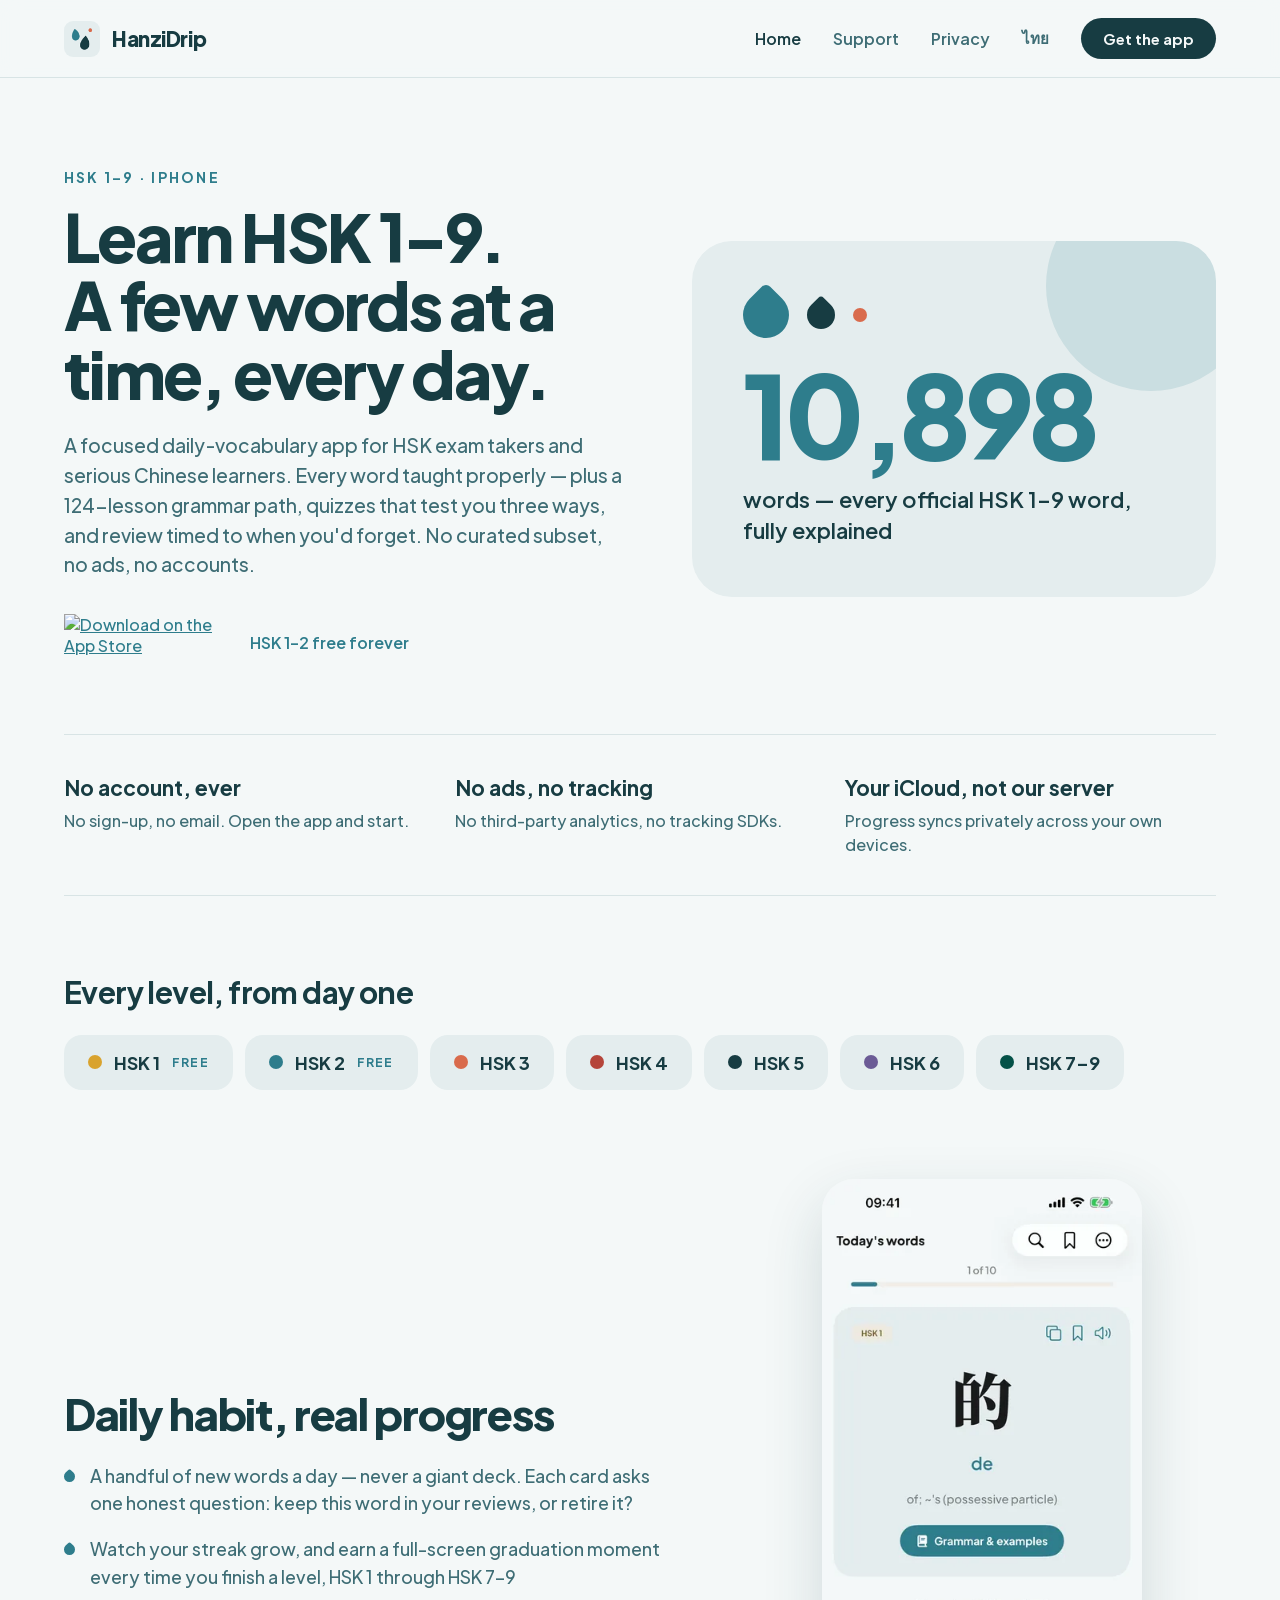
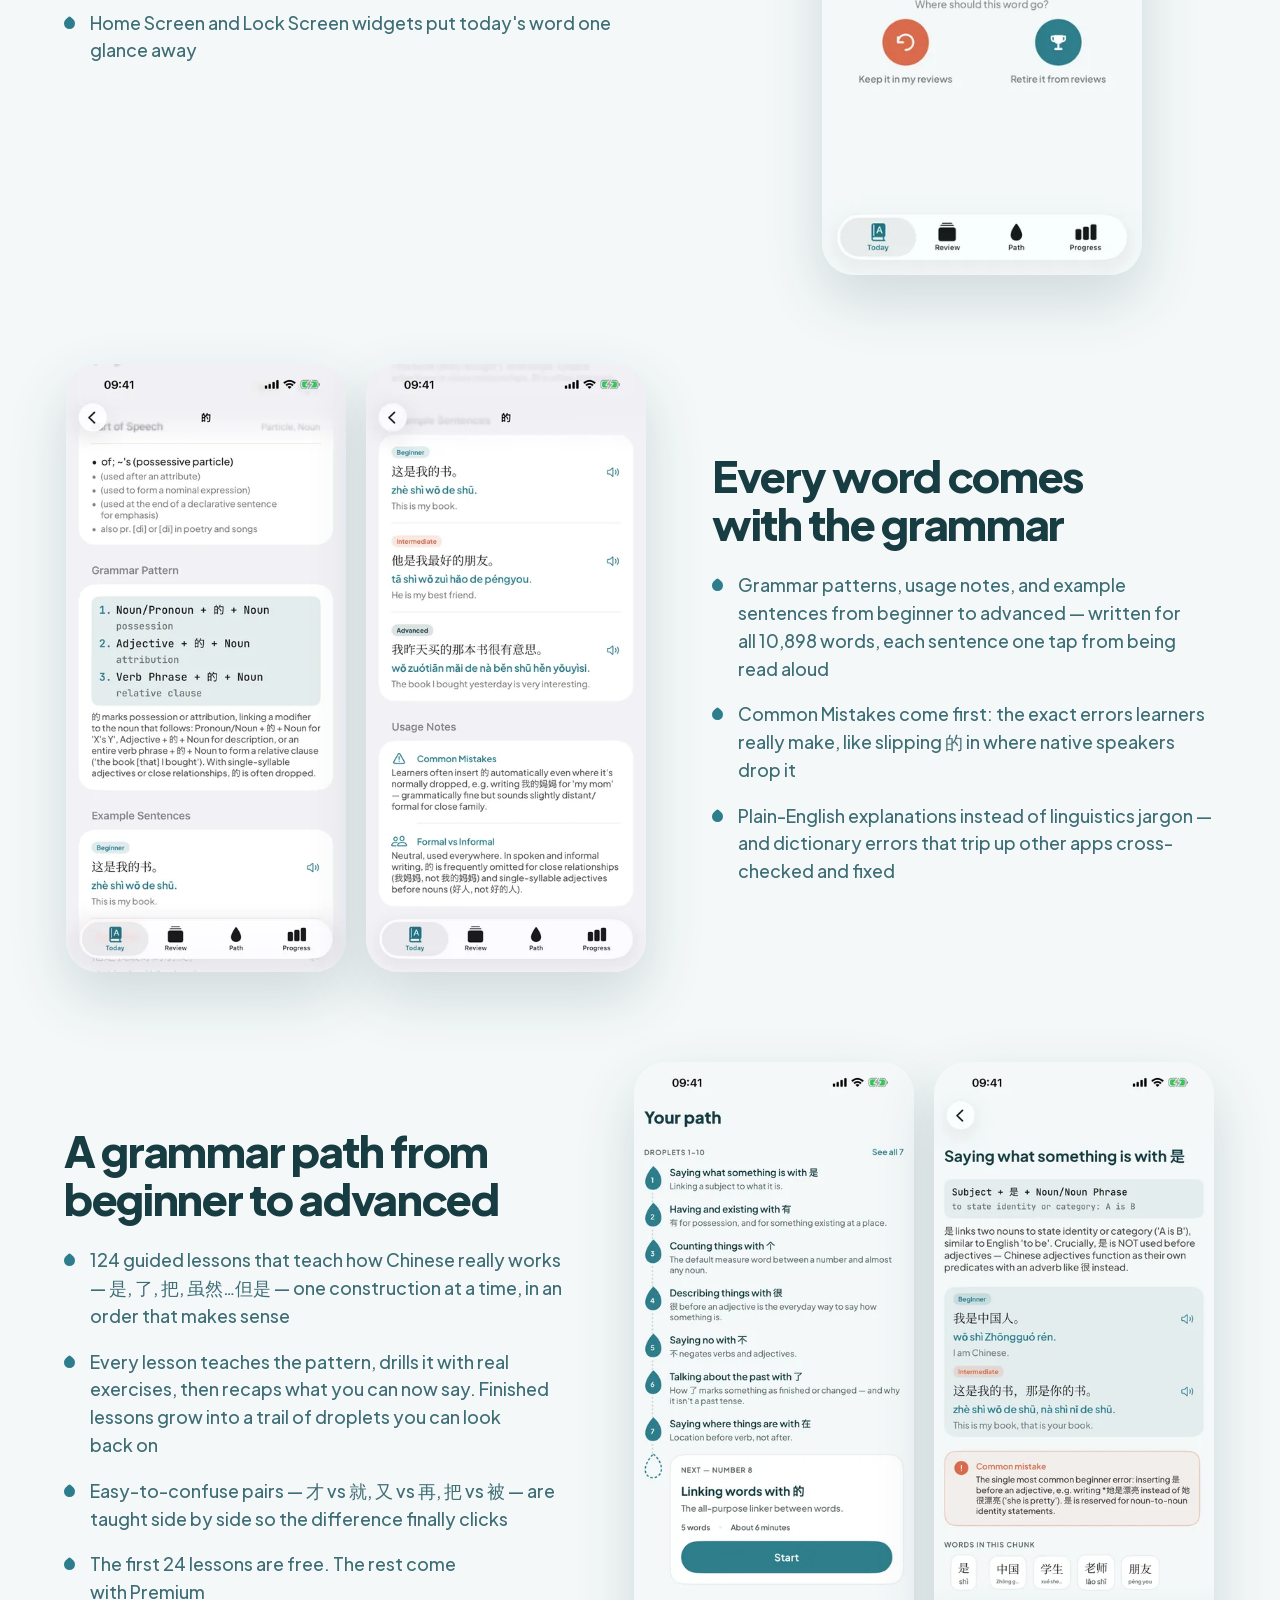
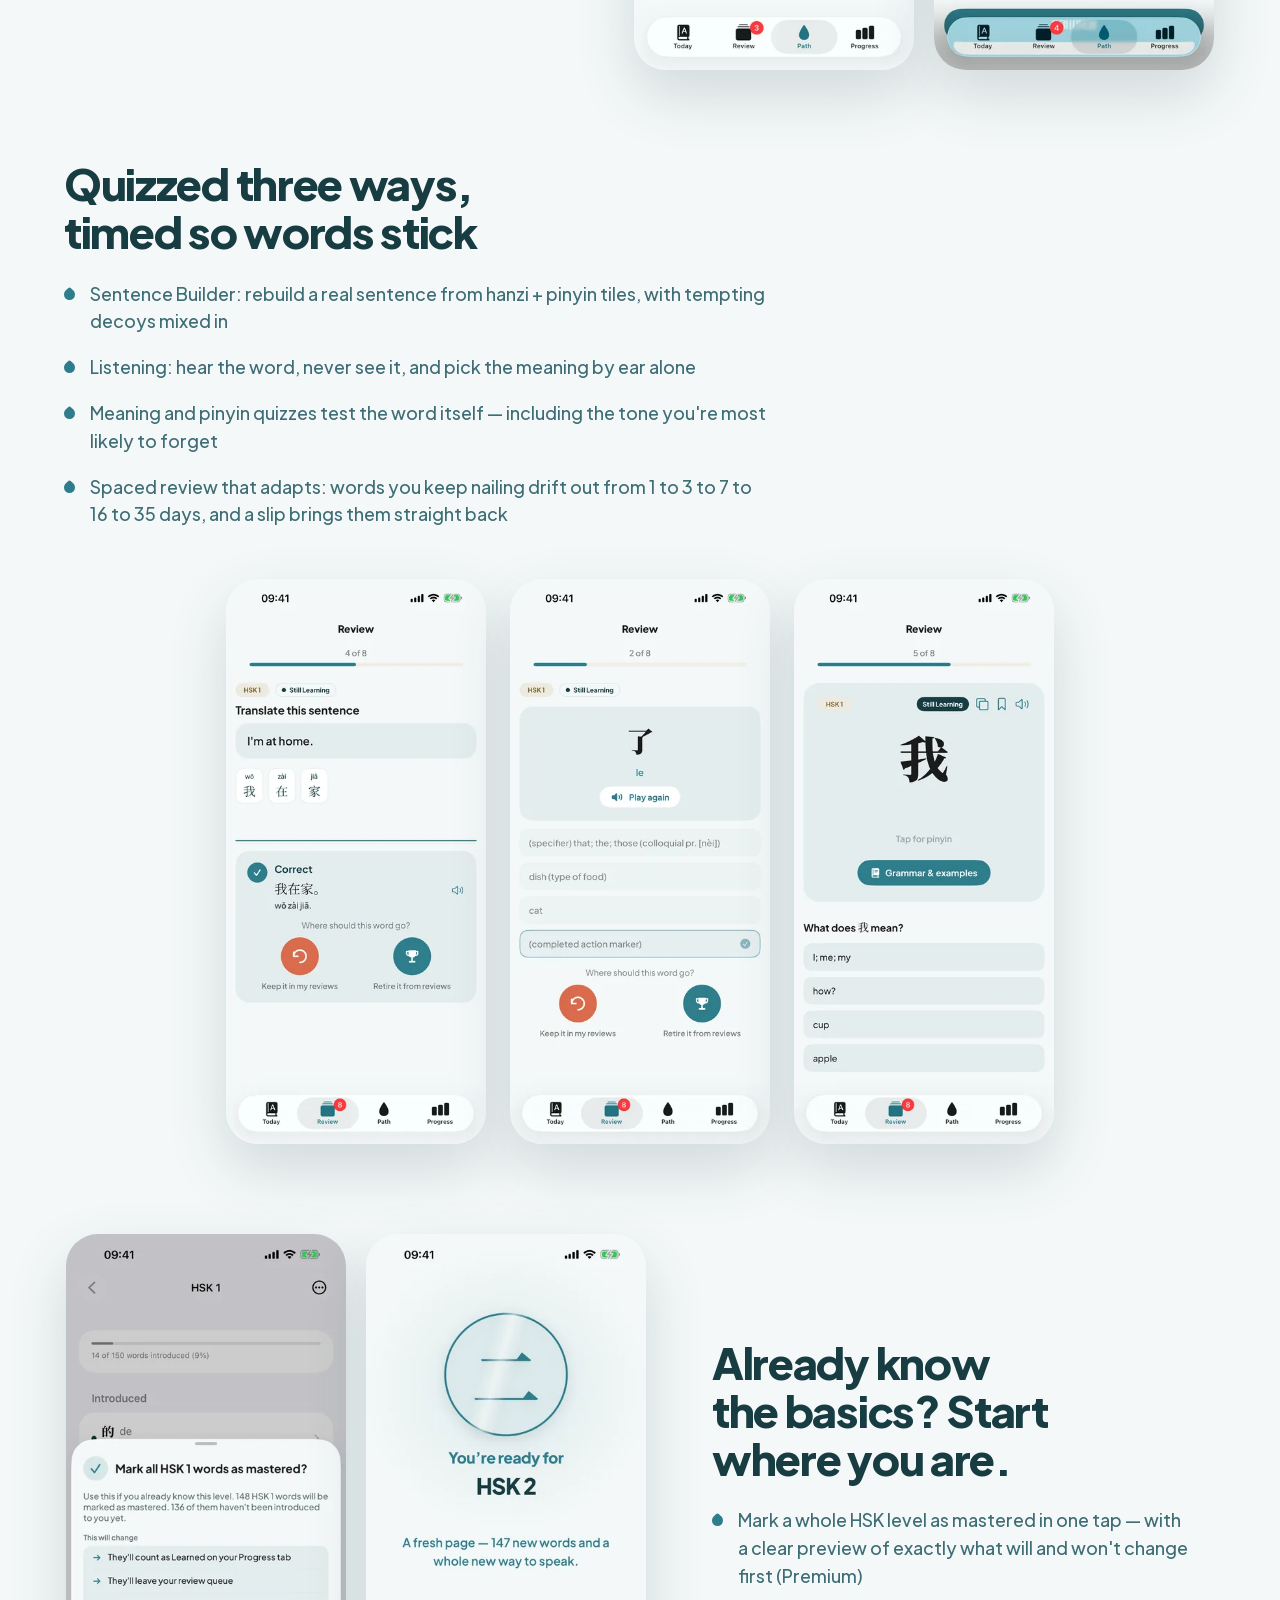
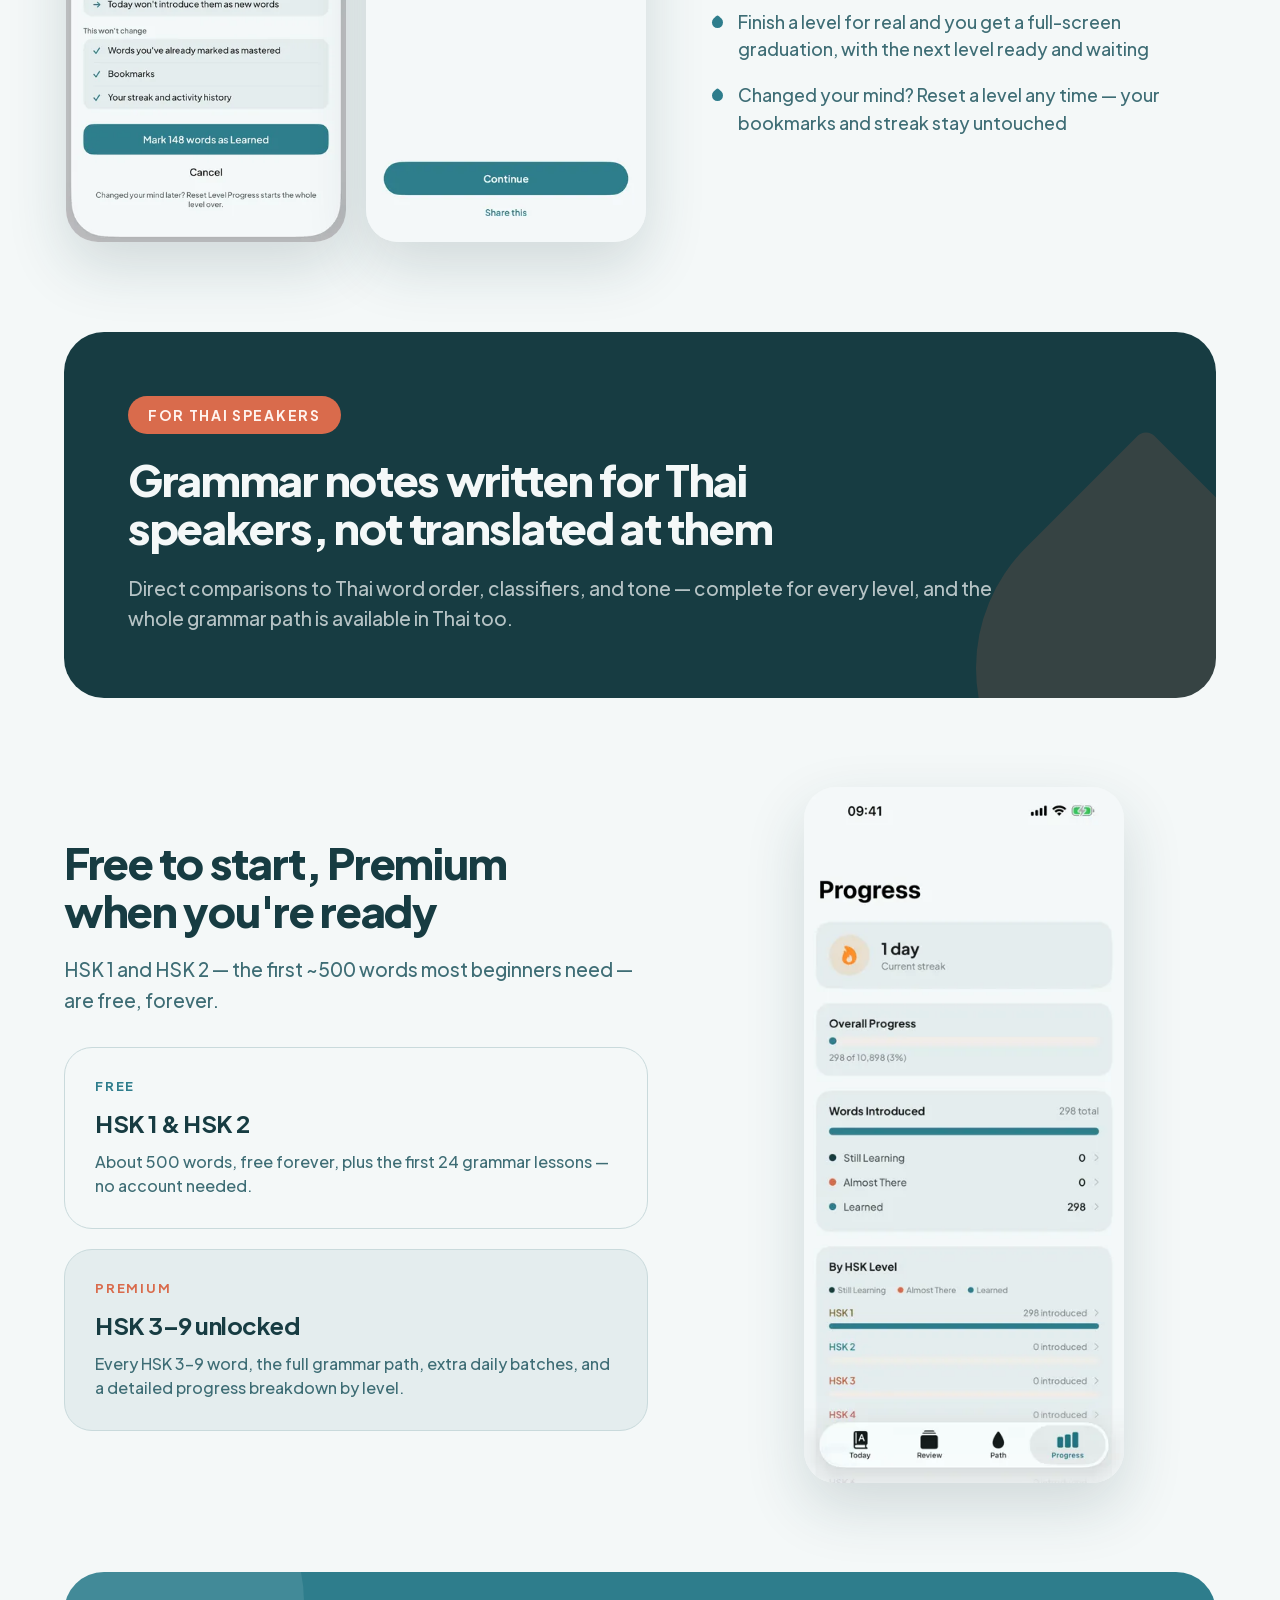
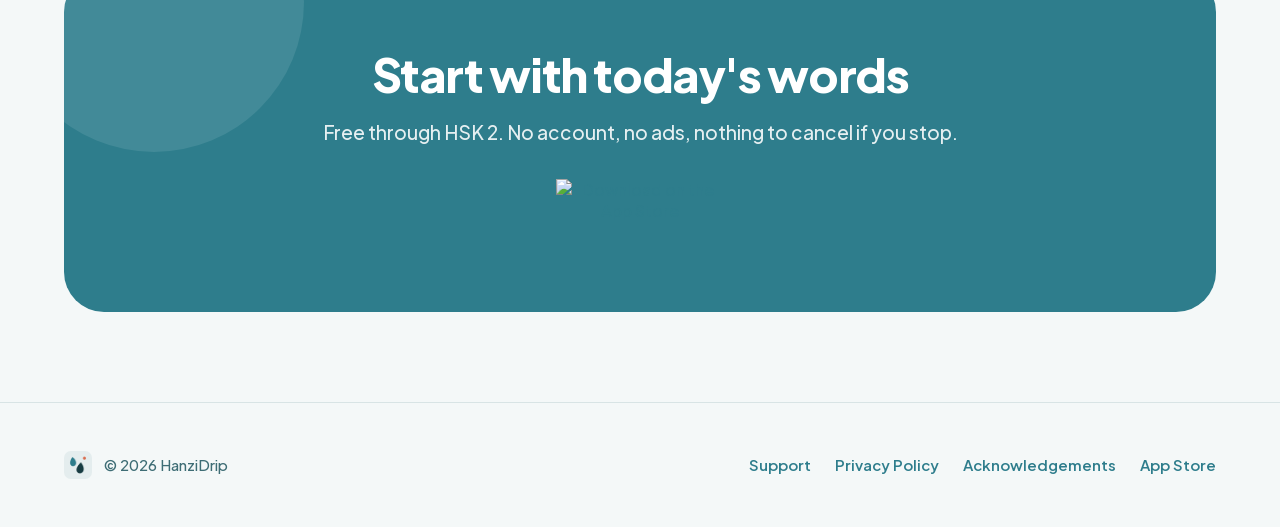
==== commit e6f38891: "Homepage (EN + TH): say the word list is every official HSK 1-9 word Co-Authored-By: Claude Opus 5.5" ====
--- a/index.html
+++ b/index.html
@@ -4,7 +4,7 @@
 <meta charset="utf-8">
 <meta name="viewport" content="width=device-width, initial-scale=1">
 <title>HanziDrip — HSK 1-9 Chinese Vocabulary &amp; Grammar</title>
-<meta name="description" content="10,898 words across the new HSK 1–9, with grammar notes, examples, a 124-lesson grammar path, and spaced review. Dedicated Thai-language support. No ads, no accounts. HSK 1-2 free forever.">
+<meta name="description" content="All 10,898 words of the official HSK 1–9 syllabus, with grammar notes, examples, a 124-lesson grammar path, and spaced review. Dedicated Thai-language support. No ads, no accounts. HSK 1-2 free forever.">
 <link rel="canonical" href="https://kamonchanoklh.github.io/hanzidrip-pages/">
 <link rel="alternate" hreflang="en" href="https://kamonchanoklh.github.io/hanzidrip-pages/">
 <link rel="alternate" hreflang="th" href="https://kamonchanoklh.github.io/hanzidrip-pages/th/">
@@ -14,13 +14,13 @@
 <meta property="og:site_name" content="HanziDrip">
 <meta property="og:url" content="https://kamonchanoklh.github.io/hanzidrip-pages/">
 <meta property="og:title" content="HanziDrip — HSK 1-9 Chinese Vocabulary &amp; Grammar">
-<meta property="og:description" content="10,898 words across the new HSK 1–9, with grammar notes, examples, a 124-lesson grammar path, and spaced review. Dedicated Thai-language support. No ads, no accounts. HSK 1-2 free forever.">
+<meta property="og:description" content="All 10,898 words of the official HSK 1–9 syllabus, with grammar notes, examples, a 124-lesson grammar path, and spaced review. Dedicated Thai-language support. No ads, no accounts. HSK 1-2 free forever.">
 <meta property="og:image" content="https://kamonchanoklh.github.io/hanzidrip-pages/assets/og-1200x630.png">
 <meta property="og:image:width" content="1200">
 <meta property="og:image:height" content="630">
 <meta name="twitter:card" content="summary_large_image">
 <meta name="twitter:title" content="HanziDrip — HSK 1-9 Chinese Vocabulary &amp; Grammar">
-<meta name="twitter:description" content="10,898 words across the new HSK 1–9, with grammar notes, examples, a 124-lesson grammar path, and spaced review.">
+<meta name="twitter:description" content="All 10,898 words of the official HSK 1–9 syllabus, with grammar notes, examples, a 124-lesson grammar path, and spaced review.">
 <meta name="twitter:image" content="https://kamonchanoklh.github.io/hanzidrip-pages/assets/og-1200x630.png">
 <link href="assets/fonts.css" rel="stylesheet">
 <style>
@@ -80,7 +80,7 @@
             <div style="width: 14px; height: 14px; background: #D96B4C; border-radius: 50%"></div>
           </div>
           <div style="position: relative; font: 800 clamp(64px, 9vw, 120px)/0.92 'Plus Jakarta Sans'; letter-spacing: -0.05em; color: #2E7D8C">10,898</div>
-          <div style="position: relative; margin-top: 18px; font: 600 clamp(17px, 1.7vw, 22px)/1.4 'Plus Jakarta Sans'; color: #173C42; text-wrap: pretty">HSK 1–9 words — every one fully explained</div>
+          <div style="position: relative; margin-top: 18px; font: 600 clamp(17px, 1.7vw, 22px)/1.4 'Plus Jakarta Sans'; color: #173C42; text-wrap: pretty">words — every official HSK 1–9 word, fully explained</div>
         </div>
       </div>
     </div>
